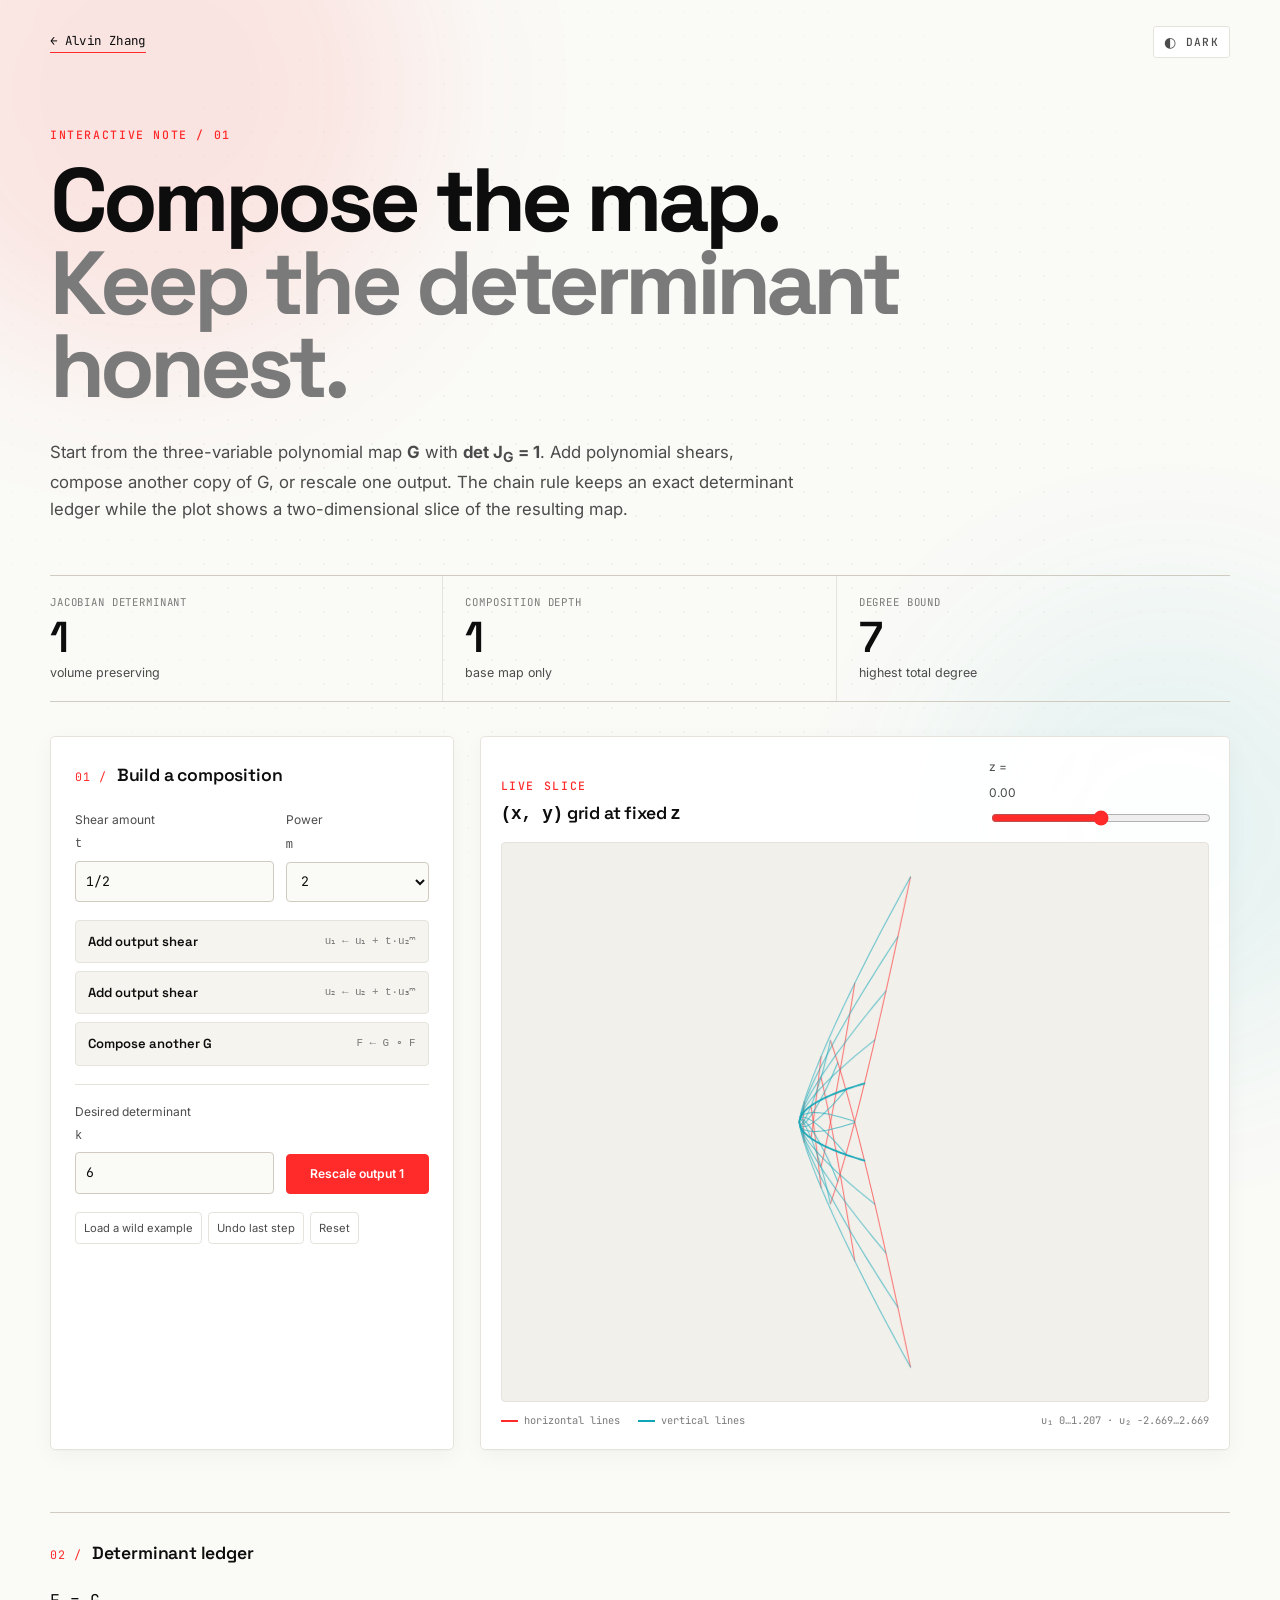
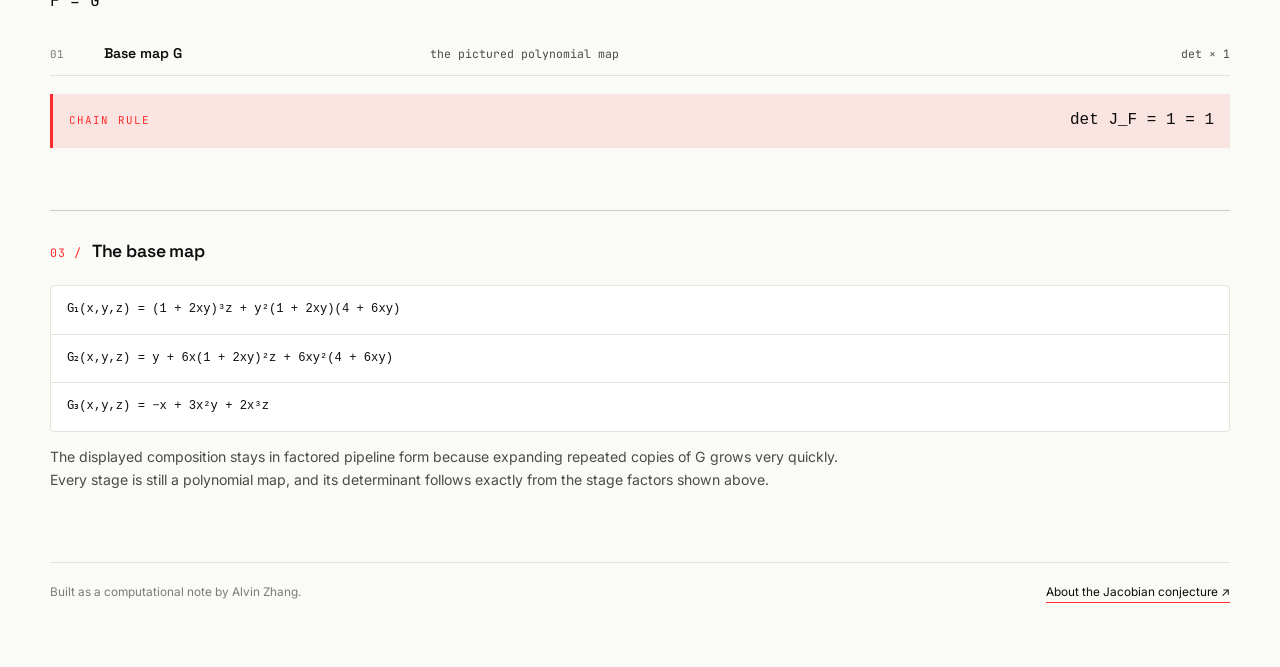
==== jacobian-playground/index.html @ 46f1f7a6 "Add Jacobian map playground" ====
<!DOCTYPE html>
<html lang="en" data-theme="auto">
<head>
    <meta charset="UTF-8">
    <meta name="viewport" content="width=device-width, initial-scale=1.0">
    <title>Jacobian Map Playground — Alvin Zhang</title>
    <meta name="description" content="An interactive polynomial-map playground for composing Jacobian-one maps, rescaling their determinant, and exploring a live 2D slice.">
    <meta name="author" content="Alvin (Bowei) Zhang">

    <meta property="og:type" content="website">
    <meta property="og:title" content="Jacobian Map Playground">
    <meta property="og:description" content="Compose polynomial maps, track their Jacobian determinant, and watch a 2D slice deform.">
    <meta property="og:url" content="https://alvinzh04.github.io/jacobian-playground/">
    <meta name="twitter:card" content="summary">

    <link rel="icon" type="image/svg+xml" href="data:image/svg+xml,%3Csvg xmlns='http://www.w3.org/2000/svg' viewBox='0 0 64 64'%3E%3Crect width='64' height='64' rx='10' fill='%23ff2b2b'/%3E%3Ctext x='50%25' y='54%25' text-anchor='middle' dominant-baseline='middle' font-family='sans-serif' font-weight='700' font-size='28' fill='%23ffffff'%3EJ%3C/text%3E%3C/svg%3E">

    <script>
        (function () {
            try {
                var stored = localStorage.getItem('theme');
                var prefersDark = window.matchMedia('(prefers-color-scheme: dark)').matches;
                document.documentElement.setAttribute('data-theme', stored || (prefersDark ? 'dark' : 'light'));
            } catch (e) {}
        })();
    </script>

    <link rel="stylesheet" href="../styles.css">
    <link rel="stylesheet" href="playground.css">
    <link rel="preconnect" href="https://fonts.googleapis.com">
    <link rel="preconnect" href="https://fonts.gstatic.com" crossorigin>
    <link href="https://fonts.googleapis.com/css2?family=Space+Grotesk:wght@400;500;600;700&family=Inter:wght@300;400;500;600&family=JetBrains+Mono:wght@400;500;600&display=swap" rel="stylesheet">
</head>
<body>
    <div class="bg-grid" aria-hidden="true"></div>
    <div class="bg-orb bg-orb-1" aria-hidden="true"></div>
    <div class="bg-orb bg-orb-2" aria-hidden="true"></div>

    <header class="lab-nav">
        <a class="lab-back" href="../">← Alvin Zhang</a>
        <button class="theme-toggle" type="button" id="themeToggle" aria-label="Toggle dark mode">
            <span class="theme-icon" aria-hidden="true">◐</span>
            <span id="themeLabel">Theme</span>
        </button>
    </header>

    <main class="lab-shell">
        <section class="lab-hero">
            <p class="lab-kicker">Interactive note / 01</p>
            <h1>Compose the map.<br><span>Keep the determinant honest.</span></h1>
            <p class="lab-intro">
                Start from the three-variable polynomial map <strong>G</strong> with
                <strong>det&nbsp;J<sub>G</sub> = 1</strong>. Add polynomial shears, compose another copy of G,
                or rescale one output. The chain rule keeps an exact determinant ledger while the plot shows
                a two-dimensional slice of the resulting map.
            </p>
        </section>

        <section class="lab-stats" aria-label="Current map summary">
            <div class="lab-stat">
                <span class="lab-stat-label">Jacobian determinant</span>
                <strong id="determinantValue">1</strong>
                <span id="orientationValue">volume preserving</span>
            </div>
            <div class="lab-stat">
                <span class="lab-stat-label">Composition depth</span>
                <strong id="depthValue">1</strong>
                <span id="stepValue">base map only</span>
            </div>
            <div class="lab-stat">
                <span class="lab-stat-label">Degree bound</span>
                <strong id="degreeValue">7</strong>
                <span>highest total degree</span>
            </div>
        </section>

        <section class="lab-workspace" aria-label="Polynomial map controls and visualization">
            <div class="lab-controls">
                <div class="lab-section-heading">
                    <span>01 /</span>
                    <h2>Build a composition</h2>
                </div>

                <div class="control-pair">
                    <label for="shearAmount">Shear amount <code>t</code>
                        <input id="shearAmount" type="text" inputmode="decimal" value="1/2" autocomplete="off">
                    </label>
                    <label for="shearPower">Power <code>m</code>
                        <select id="shearPower">
                            <option value="2" selected>2</option>
                            <option value="3">3</option>
                            <option value="4">4</option>
                        </select>
                    </label>
                </div>

                <div class="control-actions">
                    <button type="button" data-action="shear12">
                        <span>Add output shear</span>
                        <code>u₁ ← u₁ + t·u₂ᵐ</code>
                    </button>
                    <button type="button" data-action="shear23">
                        <span>Add output shear</span>
                        <code>u₂ ← u₂ + t·u₃ᵐ</code>
                    </button>
                    <button type="button" data-action="compose">
                        <span>Compose another G</span>
                        <code>F ← G ∘ F</code>
                    </button>
                </div>

                <div class="rescale-control">
                    <label for="targetDeterminant">Desired determinant <code>k</code>
                        <input id="targetDeterminant" type="text" inputmode="decimal" value="6" autocomplete="off">
                    </label>
                    <button type="button" class="primary-action" data-action="rescale">Rescale output 1</button>
                </div>

                <div class="utility-actions">
                    <button type="button" data-action="demo">Load a wild example</button>
                    <button type="button" data-action="undo">Undo last step</button>
                    <button type="button" data-action="reset">Reset</button>
                </div>

                <p class="control-message" id="controlMessage" role="status" aria-live="polite"></p>
            </div>

            <div class="lab-plot-panel">
                <div class="plot-header">
                    <div>
                        <span class="plot-eyebrow">Live slice</span>
                        <h2><code>(x, y)</code> grid at fixed <code>z</code></h2>
                    </div>
                    <label for="zSlice">z = <output id="zValue">0.00</output>
                        <input id="zSlice" type="range" min="-0.5" max="0.5" value="0" step="0.05">
                    </label>
                </div>
                <canvas id="mapCanvas" width="900" height="620" role="img" aria-label="Deformed coordinate grid under the current polynomial map"></canvas>
                <div class="plot-legend" aria-hidden="true">
                    <span><i class="horizontal-swatch"></i> horizontal lines</span>
                    <span><i class="vertical-swatch"></i> vertical lines</span>
                    <span id="plotScale">view auto-fitted</span>
                </div>
            </div>
        </section>

        <section class="lab-ledger">
            <div class="lab-section-heading">
                <span>02 /</span>
                <h2>Determinant ledger</h2>
            </div>
            <div class="pipeline-expression" id="pipelineExpression">F = G</div>
            <ol class="pipeline-list" id="pipelineList"></ol>
            <div class="determinant-proof">
                <span>Chain rule</span>
                <code id="determinantProof">det J_F = 1</code>
            </div>
        </section>

        <section class="lab-equations">
            <div class="lab-section-heading">
                <span>03 /</span>
                <h2>The base map</h2>
            </div>
            <div class="equation-stack" aria-label="The three components of the base polynomial map G">
                <code>G₁(x,y,z) = (1 + 2xy)³z + y²(1 + 2xy)(4 + 6xy)</code>
                <code>G₂(x,y,z) = y + 6x(1 + 2xy)²z + 6xy²(4 + 6xy)</code>
                <code>G₃(x,y,z) = −x + 3x²y + 2x³z</code>
            </div>
            <p>
                The displayed composition stays in factored pipeline form because expanding repeated copies of G
                grows very quickly. Every stage is still a polynomial map, and its determinant follows exactly from
                the stage factors shown above.
            </p>
        </section>

        <footer class="lab-footer">
            <span>Built as a computational note by Alvin Zhang.</span>
            <a href="https://en.wikipedia.org/wiki/Jacobian_conjecture" target="_blank" rel="noopener">About the Jacobian conjecture ↗</a>
        </footer>
    </main>

    <script src="playground.js"></script>
</body>
</html>
---- styles.css ----
/* ================================================================== */
/*  THEME TOKENS                                                       */
/* ================================================================== */

:root,
[data-theme="light"] {
    --bg:              #fafaf7;
    --bg-soft:         #f1f0eb;
    --surface:         #ffffff;
    --surface-2:       #f5f4ef;
    --text:            #0d0d0d;
    --text-soft:       #4b4b4b;
    --text-mute:       #7a7a7a;
    --border:          #e6e3dc;
    --border-strong:   #cfcbc0;
    --accent:          #ff2b2b;   /* JHU red, electrified */
    --accent-soft:     #ff4d4d;
    --accent-faint:    rgba(255, 43, 43, 0.10);
    --cyan:            #0ea5b7;
    --grid-line:       rgba(0, 0, 0, 0.04);
    --orb-1:           rgba(255, 43, 43, 0.10);
    --orb-2:           rgba(14, 165, 183, 0.08);
    --shadow-card:     0 1px 0 rgba(0,0,0,0.02), 0 6px 22px rgba(0,0,0,0.04);
    --shadow-glow:     0 0 0 1px rgba(255, 43, 43, 0.10), 0 12px 30px rgba(255, 43, 43, 0.10);
    color-scheme: light;
}

[data-theme="dark"] {
    --bg:              #0a0b0d;
    --bg-soft:         #0e0f12;
    --surface:         #111317;
    --surface-2:       #15181d;
    --text:            #f1efe9;
    --text-soft:       #c2c0b9;
    --text-mute:       #7e7c75;
    --border:          #23262d;
    --border-strong:   #2c3038;
    --accent:          #ff4d4d;
    --accent-soft:     #ff7070;
    --accent-faint:    rgba(255, 77, 77, 0.16);
    --cyan:            #4cc9f0;
    --grid-line:       rgba(255, 255, 255, 0.04);
    --orb-1:           rgba(255, 77, 77, 0.16);
    --orb-2:           rgba(76, 201, 240, 0.10);
    --shadow-card:     0 1px 0 rgba(0,0,0,0.4), 0 8px 28px rgba(0,0,0,0.35);
    --shadow-glow:     0 0 0 1px rgba(255, 77, 77, 0.25), 0 14px 36px rgba(255, 77, 77, 0.18);
    color-scheme: dark;
}

/* ================================================================== */
/*  BASE                                                               */
/* ================================================================== */

* { box-sizing: border-box; }

html, body {
    margin: 0;
    padding: 0;
    background: var(--bg);
    color: var(--text);
    font-family: "Inter", -apple-system, BlinkMacSystemFont, "Segoe UI", Helvetica, Arial, sans-serif;
    font-size: 16px;
    line-height: 1.62;
    -webkit-font-smoothing: antialiased;
    -moz-osx-font-smoothing: grayscale;
    scroll-behavior: smooth;
    transition: background 0.35s ease, color 0.35s ease;
}

body {
    min-height: 100vh;
    position: relative;
    overflow-x: hidden;
}

a {
    color: var(--text);
    text-decoration: none;
    border-bottom: 1px solid var(--accent);
    padding-bottom: 0;
    transition: color 0.15s ease, border-color 0.15s ease, background 0.15s ease;
}

a:hover {
    color: var(--accent);
    border-bottom-color: var(--accent);
    background: var(--accent-faint);
}

::selection {
    background: var(--accent);
    color: #fff;
}

/* ================================================================== */
/*  AMBIENT BACKGROUND — dot grid + orbs                              */
/* ================================================================== */

.bg-grid {
    position: fixed;
    inset: 0;
    pointer-events: none;
    z-index: 0;
    background-image:
        radial-gradient(var(--grid-line) 1px, transparent 1px);
    background-size: 24px 24px;
    mask-image: radial-gradient(ellipse at center, rgba(0,0,0,1) 35%, transparent 85%);
    -webkit-mask-image: radial-gradient(ellipse at center, rgba(0,0,0,1) 35%, transparent 85%);
}

.bg-orb {
    position: fixed;
    border-radius: 50%;
    filter: blur(80px);
    pointer-events: none;
    z-index: 0;
    opacity: 1;
    animation: orb-drift 22s ease-in-out infinite alternate;
}

.bg-orb-1 {
    width: 540px;
    height: 540px;
    background: var(--orb-1);
    top: -180px;
    left: -120px;
}

.bg-orb-2 {
    width: 460px;
    height: 460px;
    background: var(--orb-2);
    bottom: -160px;
    right: -120px;
    animation-delay: -8s;
}

@keyframes orb-drift {
    0%   { transform: translate(0, 0) scale(1); }
    100% { transform: translate(40px, 60px) scale(1.08); }
}

@media (prefers-reduced-motion: reduce) {
    .bg-orb { animation: none; }
}

/* ================================================================== */
/*  LAYOUT                                                             */
/* ================================================================== */

.layout {
    position: relative;
    z-index: 1;
    max-width: 1180px;
    margin: 0 auto;
    padding: 56px 36px 80px;
    display: grid;
    grid-template-columns: 290px 1fr;
    gap: 64px;
    align-items: start;
}

/* ================================================================== */
/*  SIDEBAR                                                            */
/* ================================================================== */

.sidebar {
    position: sticky;
    top: 40px;
    align-self: start;
    max-height: calc(100vh - 64px);   /* never taller than the viewport... */
    overflow-y: auto;                  /* ...scroll within the sidebar so the CV stays reachable */
    scrollbar-width: thin;
    scrollbar-color: var(--border) transparent;
}
.sidebar::-webkit-scrollbar { width: 6px; }
.sidebar::-webkit-scrollbar-thumb { background: var(--border); border-radius: 3px; }
.sidebar::-webkit-scrollbar-track { background: transparent; }

.sidebar-inner {
    display: flex;
    flex-direction: column;
    gap: 24px;
}

.photo-wrap {
    position: relative;
    width: 180px;
    height: 180px;
    margin-bottom: 4px;
}

.photo {
    position: relative;
    z-index: 2;
    width: 180px;
    height: 180px;
    border-radius: 50%;
    object-fit: cover;
    object-position: center 22%;
    border: 1px solid var(--border-strong);
    box-shadow: 0 8px 30px rgba(0,0,0,0.10);
    display: block;
}

.photo-glow {
    position: absolute;
    inset: -10px;
    border-radius: 50%;
    background: conic-gradient(
        from 0deg,
        var(--accent) 0%,
        transparent 25%,
        var(--cyan) 50%,
        transparent 75%,
        var(--accent) 100%
    );
    filter: blur(14px);
    opacity: 0.50;
    z-index: 1;
    animation: glow-spin 14s linear infinite;
}

@keyframes glow-spin {
    to { transform: rotate(360deg); }
}

@media (prefers-reduced-motion: reduce) {
    .photo-glow { animation: none; }
}

/* --- Name block --- */

.name-block { display: flex; flex-direction: column; gap: 6px; }

.name {
    font-family: "Space Grotesk", "Inter", sans-serif;
    font-size: 1.85rem;
    font-weight: 600;
    line-height: 1.12;
    margin: 0;
    letter-spacing: -0.015em;
}

.name-cn {
    color: var(--text-mute);
    font-weight: 400;
    font-size: 0.85em;
}

.name-rule {
    height: 2px;
    width: 64px;
    margin: 4px 0 2px;
    background: linear-gradient(90deg, var(--accent) 0%, var(--cyan) 80%, transparent 100%);
    border-radius: 2px;
}

.tagline {
    font-family: "JetBrains Mono", monospace;
    font-size: 0.74rem;
    font-weight: 500;
    text-transform: uppercase;
    letter-spacing: 0.14em;
    color: var(--accent);
    margin: 0;
}

.institution {
    margin: 0;
    color: var(--text-soft);
    font-size: 0.92rem;
    font-weight: 500;
}

/* --- Affiliation block --- */

.affil-block {
    display: flex;
    flex-direction: column;
    gap: 4px;
    padding: 14px 14px;
    border: 1px solid var(--border);
    background: var(--surface);
    border-radius: 4px;
    box-shadow: var(--shadow-card);
}

.affil-line {
    margin: 0;
    font-size: 0.85rem;
    color: var(--text-soft);
    display: flex;
    align-items: baseline;
    gap: 10px;
    line-height: 1.4;
}

.mono-mini {
    font-family: "JetBrains Mono", monospace;
    font-size: 0.62rem;
    font-weight: 500;
    text-transform: uppercase;
    letter-spacing: 0.14em;
    color: var(--text-mute);
    flex-shrink: 0;
    padding: 2px 6px;
    border: 1px solid var(--border);
    border-radius: 3px;
    background: var(--bg-soft);
}

/* --- Contact block --- */

.contact-block {
    display: flex;
    flex-direction: column;
    gap: 2px;
}

.contact-item {
    display: flex;
    align-items: baseline;
    gap: 12px;
    padding: 8px 10px;
    border: none;
    border-radius: 4px;
    background: transparent;
    transition: background 0.15s ease;
    margin-left: -10px;
}

.contact-item:hover {
    background: var(--accent-faint);
    color: var(--text);
    border: none;
}

.contact-key {
    font-family: "JetBrains Mono", monospace;
    font-size: 0.68rem;
    font-weight: 500;
    text-transform: uppercase;
    letter-spacing: 0.14em;
    color: var(--text-mute);
    width: 56px;
    flex-shrink: 0;
}

.contact-val {
    font-size: 0.9rem;
    color: var(--text);
    font-weight: 500;
}

.contact-item:hover .contact-val { color: var(--accent); }

/* --- CV button --- */

.cv-button {
    display: flex;
    flex-direction: column;
    gap: 2px;
    padding: 14px 18px;
    border: 1px solid var(--accent);
    border-radius: 4px;
    background: var(--accent);
    color: #fff;
    text-decoration: none;
    transition: transform 0.15s ease, box-shadow 0.2s ease, background 0.15s ease;
    box-shadow: 0 6px 20px rgba(255, 43, 43, 0.18);
}

.cv-button:hover {
    transform: translateY(-2px);
    color: #fff;
    border: 1px solid var(--accent);
    box-shadow: 0 10px 30px rgba(255, 43, 43, 0.28);
    background: var(--accent-soft);
}

.cv-button-label {
    font-family: "Space Grotesk", "Inter", sans-serif;
    font-weight: 600;
    font-size: 0.98rem;
    letter-spacing: 0.01em;
}

.cv-button-meta {
    font-family: "JetBrains Mono", monospace;
    font-size: 0.7rem;
    opacity: 0.78;
    letter-spacing: 0.1em;
    text-transform: uppercase;
}

/* --- Sidebar foot --- */

.sidebar-foot {
    display: flex;
    align-items: center;
    justify-content: space-between;
    gap: 8px;
    margin-top: 8px;
    padding-top: 16px;
    border-top: 1px solid var(--border);
}

.theme-toggle {
    display: inline-flex;
    align-items: center;
    gap: 8px;
    padding: 6px 10px;
    border: 1px solid var(--border);
    border-radius: 3px;
    background: var(--surface);
    color: var(--text-soft);
    font-family: "JetBrains Mono", monospace;
    font-size: 0.7rem;
    font-weight: 500;
    text-transform: uppercase;
    letter-spacing: 0.12em;
    cursor: pointer;
    transition: border-color 0.15s ease, color 0.15s ease, background 0.15s ease;
}

.theme-toggle:hover {
    color: var(--accent);
    border-color: var(--accent);
}

.theme-icon { font-size: 0.9rem; line-height: 1; }

.loc {
    margin: 0;
    font-family: "JetBrains Mono", monospace;
    font-size: 0.7rem;
    color: var(--text-mute);
    letter-spacing: 0.06em;
}

/* ================================================================== */
/*  MAIN                                                               */
/* ================================================================== */

.main {
    min-width: 0;
}

/* --- Section primitives --- */

.section {
    margin-bottom: 64px;
    scroll-margin-top: 24px;
}

.section-head {
    display: flex;
    align-items: baseline;
    gap: 12px;
    margin-bottom: 22px;
    padding-bottom: 12px;
    border-bottom: 1px solid var(--border);
}

.section-num {
    font-family: "JetBrains Mono", monospace;
    font-size: 0.86rem;
    font-weight: 500;
    color: var(--accent);
    letter-spacing: 0.08em;
}

.section-title {
    font-family: "Space Grotesk", "Inter", sans-serif;
    font-weight: 600;
    font-size: 1.35rem;
    letter-spacing: -0.01em;
    margin: 0;
    color: var(--text);
}

.prose p { margin: 0 0 14px 0; }
.prose p:last-child { margin-bottom: 0; }

.prose-mini {
    font-family: "JetBrains Mono", monospace;
    font-size: 0.74rem;
    color: var(--text-mute);
    text-transform: uppercase;
    letter-spacing: 0.1em;
    margin: -8px 0 18px 0;
}

.prose-mini .mono-mini {
    border: none;
    padding: 0;
    background: transparent;
}

/* ================================================================== */
/*  NEWS                                                               */
/* ================================================================== */

.news-list {
    list-style: none;
    padding: 0;
    margin: 0;
    display: flex;
    flex-direction: column;
}

.news-item {
    display: grid;
    grid-template-columns: 92px 1fr;
    gap: 18px;
    padding: 12px 0;
    border-bottom: 1px dashed var(--border);
    align-items: baseline;
}

.news-item:last-child { border-bottom: none; }

.news-date {
    font-family: "JetBrains Mono", monospace;
    font-size: 0.78rem;
    font-weight: 500;
    color: var(--accent);
    letter-spacing: 0.04em;
}

.news-text {
    font-size: 0.96rem;
    color: var(--text);
    line-height: 1.55;
}

/* ================================================================== */
/*  ABOUT — name note                                                 */
/* ================================================================== */

.name-note {
    margin-top: 18px;
    padding: 14px 18px;
    border-left: 2px solid var(--accent);
    background: var(--accent-faint);
    border-radius: 0 4px 4px 0;
    font-family: "Space Grotesk", "Inter", sans-serif;
    font-size: 0.96rem;
    color: var(--text-soft);
    line-height: 1.55;
}

.name-note em { color: var(--text); font-style: italic; }

/* ================================================================== */
/*  RESEARCH INTERESTS                                                 */
/* ================================================================== */

.interest-grid {
    list-style: none;
    padding: 0;
    margin: 20px 0 0 0;
    display: grid;
    grid-template-columns: repeat(2, 1fr);
    gap: 12px;
}

.interest-card {
    position: relative;
    padding: 16px 16px 16px 18px;
    border: 1px solid var(--border);
    background: var(--surface);
    border-radius: 4px;
    transition: border-color 0.18s ease, transform 0.18s ease, box-shadow 0.18s ease;
}

.interest-card:hover {
    border-color: var(--accent);
    transform: translateY(-2px);
    box-shadow: var(--shadow-glow);
}

.interest-num {
    display: block;
    font-family: "JetBrains Mono", monospace;
    font-size: 0.68rem;
    color: var(--text-mute);
    letter-spacing: 0.12em;
    margin-bottom: 6px;
}

.interest-card p {
    margin: 0;
    font-size: 0.92rem;
    line-height: 1.5;
    color: var(--text);
}

/* ================================================================== */
/*  PUBLICATIONS                                                       */
/* ================================================================== */

.pub-card {
    display: grid;
    grid-template-columns: 124px 1fr;
    gap: 22px;
    padding: 18px;
    margin-bottom: 14px;
    border: 1px solid var(--border);
    background: var(--surface);
    border-radius: 4px;
    transition: border-color 0.2s ease, transform 0.2s ease, box-shadow 0.2s ease;
}

.pub-card:hover {
    border-color: var(--accent);
    transform: translateY(-2px);
    box-shadow: var(--shadow-glow);
}

.pub-thumb {
    width: 124px;
    height: 96px;
    border-radius: 3px;
    overflow: hidden;
    background: var(--surface-2);
    border: 1px solid var(--border);
    display: flex;
    align-items: center;
    justify-content: center;
}

.pub-thumb svg {
    width: 100%;
    height: 100%;
    display: block;
}

.pub-body { min-width: 0; }

.pub-venue-tag {
    display: inline-block;
    font-family: "JetBrains Mono", monospace;
    font-size: 0.7rem;
    font-weight: 500;
    text-transform: uppercase;
    letter-spacing: 0.1em;
    color: var(--accent);
    margin-bottom: 6px;
    padding: 3px 7px;
    border: 1px solid var(--accent);
    border-radius: 3px;
    background: var(--accent-faint);
}

.venue-sep { color: var(--text-mute); margin: 0 4px; }

.pub-title {
    font-family: "Space Grotesk", "Inter", sans-serif;
    font-size: 1.02rem;
    font-weight: 600;
    line-height: 1.35;
    margin: 0 0 6px 0;
    color: var(--text);
    letter-spacing: -0.005em;
}

.pub-authors {
    margin: 0 0 8px 0;
    color: var(--text-soft);
    font-size: 0.9rem;
    line-height: 1.5;
}

.pub-links { margin: 0; font-size: 0.86rem; }
.link-sep { color: var(--text-mute); margin: 0 6px; }

.muted {
    color: var(--text-mute);
    font-style: italic;
    font-size: 0.85rem;
}

/* ================================================================== */
/*  ENTRIES — education / experience / teaching                       */
/* ================================================================== */

.entry {
    display: grid;
    grid-template-columns: 150px 1fr;
    gap: 22px;
    padding: 14px 0;
    border-bottom: 1px solid var(--border);
}

.entry:last-child { border-bottom: none; }

.entry-date {
    font-family: "JetBrains Mono", monospace;
    font-size: 0.78rem;
    color: var(--text-mute);
    letter-spacing: 0.04em;
    padding-top: 3px;
}

.entry-body { min-width: 0; }

.entry-title {
    margin: 0 0 4px 0;
    font-family: "Space Grotesk", "Inter", sans-serif;
    font-weight: 600;
    font-size: 0.98rem;
    color: var(--text);
}

.entry-sub {
    margin: 0 0 6px 0;
    color: var(--text-soft);
    font-size: 0.9rem;
    line-height: 1.5;
}

.entry-detail {
    margin: 6px 0 0 0;
    font-size: 0.92rem;
    color: var(--text);
    line-height: 1.55;
}

/* ================================================================== */
/*  SKILLS                                                             */
/* ================================================================== */

.skill-grid {
    margin: 0;
    padding: 0;
    display: flex;
    flex-direction: column;
}

.skill-row {
    display: grid;
    grid-template-columns: 130px 1fr;
    gap: 22px;
    padding: 10px 0;
    border-bottom: 1px dashed var(--border);
}

.skill-row:last-child { border-bottom: none; }

.skill-row dt {
    font-family: "JetBrains Mono", monospace;
    font-size: 0.74rem;
    font-weight: 500;
    text-transform: uppercase;
    letter-spacing: 0.1em;
    color: var(--accent);
}

.skill-row dd {
    margin: 0;
    font-size: 0.94rem;
    color: var(--text);
}

/* ================================================================== */
/*  FOOTER                                                             */
/* ================================================================== */

.footer {
    margin-top: 64px;
    padding-top: 22px;
    border-top: 1px solid var(--border);
    color: var(--text-mute);
    font-size: 0.86rem;
}

.footer-line { margin: 0 0 6px 0; }
.footer-meta {
    margin: 0;
    font-family: "JetBrains Mono", monospace;
    font-size: 0.72rem;
    letter-spacing: 0.06em;
    color: var(--text-mute);
}
.footer-sep { color: var(--text-mute); }

/* ================================================================== */
/*  RESPONSIVE                                                         */
/* ================================================================== */

@media (max-width: 960px) {
    .layout {
        grid-template-columns: 1fr;
        gap: 48px;
        padding: 36px 24px 64px;
    }

    .sidebar {
        position: relative;
        top: 0;
    }

    .sidebar-inner {
        display: grid;
        grid-template-columns: 160px 1fr;
        gap: 20px 28px;
        align-items: start;
    }

    .photo-wrap { width: 160px; height: 160px; grid-row: span 4; }
    .photo { width: 160px; height: 160px; }

    .name-block { grid-column: 2; }
    .affil-block { grid-column: 2; }
    .contact-block { grid-column: 2; }
    .cv-button { grid-column: 2; }
    .sidebar-foot {
        grid-column: 1 / -1;
        padding-top: 12px;
    }
}

@media (max-width: 640px) {
    .layout { padding: 28px 20px 56px; }

    .sidebar-inner {
        grid-template-columns: 1fr;
        text-align: left;
    }

    .photo-wrap {
        width: 140px;
        height: 140px;
        grid-row: auto;
    }
    .photo { width: 140px; height: 140px; }

    .name-block, .affil-block, .contact-block, .cv-button {
        grid-column: 1;
    }

    .name { font-size: 1.65rem; }

    .interest-grid {
        grid-template-columns: 1fr;
    }

    .pub-card {
        grid-template-columns: 1fr;
        gap: 14px;
    }

    .pub-thumb {
        width: 100%;
        height: 110px;
    }

    .entry {
        grid-template-columns: 1fr;
        gap: 6px;
    }

    .entry-date { padding-top: 0; }

    .news-item {
        grid-template-columns: 80px 1fr;
        gap: 12px;
    }

    .skill-row {
        grid-template-columns: 1fr;
        gap: 4px;
    }

    .footer-line { line-height: 1.7; }
}

/* --- Section directory (site guide) + availability note --- */
.site-nav {
    display: flex; flex-direction: column; gap: 1px;
    padding: 12px 14px; border: 1px solid var(--border);
    background: var(--surface); border-radius: 4px; box-shadow: var(--shadow-card);
}
.site-nav-title {
    font-family: "JetBrains Mono", monospace; font-size: 0.62rem; font-weight: 500;
    text-transform: uppercase; letter-spacing: 0.14em; color: var(--text-mute); margin: 0 0 6px;
}
.site-nav a {
    display: flex; align-items: baseline; gap: 10px;
    font-size: 0.82rem; color: var(--text-soft); text-decoration: none;
    padding: 3px 4px; border-radius: 3px; transition: color 0.15s ease, background 0.15s ease;
}
.site-nav a:hover { color: var(--accent); background: var(--accent-faint); }
.site-nav a .n {
    font-family: "JetBrains Mono", monospace; font-size: 0.68rem;
    color: var(--text-mute); flex-shrink: 0; width: 1.5em;
}
.availability {
    margin: 20px 0 6px; padding: 12px 16px;
    border: 1px solid var(--border); border-left: 3px solid var(--accent);
    background: var(--accent-faint); border-radius: 4px;
    font-size: 0.9rem; color: var(--text-soft); line-height: 1.55;
}
.availability strong { color: var(--text); }
---- jacobian-playground/playground.css ----
* { box-sizing: border-box; }

body { min-height: 100vh; }

button, input, select { font: inherit; }

.lab-nav {
    position: relative;
    z-index: 2;
    width: min(1180px, calc(100% - 40px));
    margin: 0 auto;
    padding: 26px 0 12px;
    display: flex;
    align-items: center;
    justify-content: space-between;
    gap: 20px;
}

.lab-back {
    font-family: "JetBrains Mono", monospace;
    font-size: 0.78rem;
    letter-spacing: 0.03em;
}

.lab-shell {
    position: relative;
    z-index: 1;
    width: min(1180px, calc(100% - 40px));
    margin: 0 auto;
    padding: 56px 0 64px;
}

.lab-hero { max-width: 850px; }

.lab-kicker,
.plot-eyebrow {
    margin: 0 0 14px;
    color: var(--accent);
    font-family: "JetBrains Mono", monospace;
    font-size: 0.72rem;
    font-weight: 500;
    letter-spacing: 0.14em;
    text-transform: uppercase;
}

.lab-hero h1 {
    margin: 0;
    font-family: "Space Grotesk", sans-serif;
    font-size: clamp(2.7rem, 7vw, 5.9rem);
    line-height: 0.93;
    letter-spacing: -0.055em;
}

.lab-hero h1 span { color: var(--text-mute); }

.lab-intro {
    max-width: 760px;
    margin: 30px 0 0;
    color: var(--text-soft);
    font-size: 1.05rem;
}

.lab-stats {
    display: grid;
    grid-template-columns: repeat(3, 1fr);
    margin: 52px 0 34px;
    border-top: 1px solid var(--border-strong);
    border-bottom: 1px solid var(--border-strong);
}

.lab-stat {
    min-width: 0;
    padding: 18px 22px;
    display: grid;
    gap: 2px;
    border-right: 1px solid var(--border);
}

.lab-stat:first-child { padding-left: 0; }
.lab-stat:last-child { border-right: 0; }

.lab-stat-label {
    color: var(--text-mute);
    font-family: "JetBrains Mono", monospace;
    font-size: 0.67rem;
    letter-spacing: 0.08em;
    text-transform: uppercase;
}

.lab-stat strong {
    overflow: hidden;
    color: var(--text);
    font-family: "Space Grotesk", sans-serif;
    font-size: clamp(1.8rem, 4vw, 2.7rem);
    font-weight: 600;
    line-height: 1.1;
    text-overflow: ellipsis;
}

.lab-stat > span:last-child {
    color: var(--text-soft);
    font-size: 0.78rem;
}

.lab-workspace {
    display: grid;
    grid-template-columns: minmax(300px, 0.78fr) minmax(420px, 1.45fr);
    gap: 26px;
    align-items: stretch;
}

.lab-controls,
.lab-plot-panel {
    border: 1px solid var(--border);
    border-radius: 5px;
    background: color-mix(in srgb, var(--surface) 92%, transparent);
    box-shadow: var(--shadow-card);
}

.lab-controls { padding: 24px; }

.lab-section-heading {
    display: flex;
    align-items: baseline;
    gap: 10px;
    margin-bottom: 20px;
}

.lab-section-heading span {
    color: var(--accent);
    font-family: "JetBrains Mono", monospace;
    font-size: 0.73rem;
    letter-spacing: 0.08em;
}

.lab-section-heading h2,
.plot-header h2 {
    margin: 0;
    font-family: "Space Grotesk", sans-serif;
    font-size: 1.1rem;
    font-weight: 600;
    letter-spacing: -0.01em;
}

.control-pair,
.rescale-control {
    display: grid;
    grid-template-columns: 1fr 0.72fr;
    gap: 12px;
}

.lab-controls label,
.plot-header label {
    display: grid;
    gap: 6px;
    color: var(--text-soft);
    font-size: 0.75rem;
}

.lab-controls input,
.lab-controls select {
    width: 100%;
    min-width: 0;
    padding: 9px 10px;
    border: 1px solid var(--border-strong);
    border-radius: 4px;
    outline: none;
    background: var(--bg);
    color: var(--text);
    font-family: "JetBrains Mono", monospace;
    font-size: 0.82rem;
}

.lab-controls input:focus,
.lab-controls select:focus,
.lab-controls button:focus-visible,
.utility-actions button:focus-visible {
    border-color: var(--accent);
    box-shadow: 0 0 0 3px var(--accent-faint);
}

.control-actions {
    display: grid;
    gap: 8px;
    margin: 18px 0;
}

.control-actions button,
.primary-action,
.utility-actions button {
    border: 1px solid var(--border);
    border-radius: 4px;
    background: var(--surface-2);
    color: var(--text);
    cursor: pointer;
    transition: border-color 0.15s ease, background 0.15s ease, transform 0.15s ease;
}

.control-actions button {
    padding: 10px 12px;
    display: flex;
    align-items: center;
    justify-content: space-between;
    gap: 12px;
    text-align: left;
}

.control-actions button:hover,
.utility-actions button:hover {
    border-color: var(--accent);
    background: var(--accent-faint);
}

.control-actions button:active,
.primary-action:active,
.utility-actions button:active { transform: translateY(1px); }

.control-actions button span {
    font-family: "Space Grotesk", sans-serif;
    font-size: 0.82rem;
    font-weight: 600;
}

.control-actions button code {
    color: var(--text-mute);
    font-size: 0.68rem;
}

.rescale-control {
    align-items: end;
    padding-top: 17px;
    border-top: 1px solid var(--border);
}

.primary-action {
    padding: 9px 12px;
    border-color: var(--accent);
    background: var(--accent);
    color: #fff;
    font-size: 0.76rem;
    font-weight: 600;
}

.primary-action:hover { background: var(--accent-soft); }

.utility-actions {
    margin-top: 18px;
    display: flex;
    flex-wrap: wrap;
    gap: 6px;
}

.utility-actions button {
    padding: 6px 8px;
    background: transparent;
    color: var(--text-soft);
    font-size: 0.7rem;
}

.control-message {
    min-height: 1.5em;
    margin: 14px 0 0;
    color: var(--text-mute);
    font-size: 0.72rem;
}

.control-message.is-error { color: var(--accent); }

.lab-plot-panel {
    min-width: 0;
    padding: 20px;
    display: grid;
    grid-template-rows: auto 1fr auto;
}

.plot-header {
    display: flex;
    align-items: end;
    justify-content: space-between;
    gap: 20px;
    margin-bottom: 14px;
}

.plot-eyebrow { display: block; margin-bottom: 3px; }

.plot-header label { width: min(220px, 42%); }

.plot-header input[type="range"] {
    width: 100%;
    accent-color: var(--accent);
}

#mapCanvas {
    display: block;
    width: 100%;
    height: clamp(360px, 49vw, 560px);
    border: 1px solid var(--border);
    border-radius: 4px;
    background: var(--bg-soft);
}

.plot-legend {
    display: flex;
    flex-wrap: wrap;
    gap: 10px 18px;
    margin-top: 10px;
    color: var(--text-mute);
    font-family: "JetBrains Mono", monospace;
    font-size: 0.65rem;
}

.plot-legend span { display: inline-flex; align-items: center; gap: 6px; }
.plot-legend span:last-child { margin-left: auto; }

.plot-legend i {
    width: 17px;
    height: 2px;
    display: inline-block;
}

.horizontal-swatch { background: var(--accent); }
.vertical-swatch { background: var(--cyan); }

.lab-ledger,
.lab-equations {
    margin-top: 62px;
    padding-top: 26px;
    border-top: 1px solid var(--border-strong);
}

.pipeline-expression {
    margin-bottom: 18px;
    color: var(--text);
    font-family: "JetBrains Mono", monospace;
    font-size: clamp(0.82rem, 2vw, 1.02rem);
    overflow-wrap: anywhere;
}

.pipeline-list {
    margin: 0;
    padding: 0;
    list-style: none;
    counter-reset: pipeline;
}

.pipeline-list li {
    counter-increment: pipeline;
    display: grid;
    grid-template-columns: 42px minmax(160px, 0.45fr) 1fr 90px;
    gap: 12px;
    align-items: baseline;
    padding: 10px 0;
    border-bottom: 1px solid var(--border);
}

.pipeline-list li::before {
    content: counter(pipeline, decimal-leading-zero);
    color: var(--text-mute);
    font-family: "JetBrains Mono", monospace;
    font-size: 0.68rem;
}

.pipeline-name {
    color: var(--text);
    font-family: "Space Grotesk", sans-serif;
    font-size: 0.88rem;
    font-weight: 600;
}

.pipeline-detail,
.pipeline-factor {
    color: var(--text-soft);
    font-family: "JetBrains Mono", monospace;
    font-size: 0.72rem;
}

.pipeline-factor { text-align: right; }

.determinant-proof {
    margin-top: 18px;
    padding: 14px 16px;
    display: flex;
    align-items: center;
    justify-content: space-between;
    gap: 18px;
    border-left: 3px solid var(--accent);
    background: var(--accent-faint);
}

.determinant-proof span {
    color: var(--accent);
    font-family: "JetBrains Mono", monospace;
    font-size: 0.68rem;
    text-transform: uppercase;
    letter-spacing: 0.1em;
}

.determinant-proof code {
    color: var(--text);
    text-align: right;
    overflow-wrap: anywhere;
}

.equation-stack {
    display: grid;
    gap: 0;
    border: 1px solid var(--border);
    border-radius: 4px;
    background: var(--surface);
}

.equation-stack code {
    padding: 14px 16px;
    border-bottom: 1px solid var(--border);
    color: var(--text);
    font-size: 0.76rem;
    overflow-wrap: anywhere;
}

.equation-stack code:last-child { border-bottom: 0; }

.lab-equations > p {
    max-width: 790px;
    color: var(--text-soft);
    font-size: 0.88rem;
}

.lab-footer {
    margin-top: 70px;
    padding-top: 20px;
    display: flex;
    justify-content: space-between;
    gap: 20px;
    border-top: 1px solid var(--border);
    color: var(--text-mute);
    font-size: 0.74rem;
}

@media (max-width: 900px) {
    .lab-workspace { grid-template-columns: 1fr; }
    .lab-plot-panel { min-height: 560px; }
}

@media (max-width: 640px) {
    .lab-nav,
    .lab-shell { width: min(100% - 28px, 1180px); }

    .lab-shell { padding-top: 38px; }
    .lab-hero h1 { font-size: clamp(2.65rem, 14vw, 4.5rem); }

    .lab-stats { grid-template-columns: 1fr; }
    .lab-stat,
    .lab-stat:first-child {
        padding: 14px 0;
        border-right: 0;
        border-bottom: 1px solid var(--border);
    }
    .lab-stat:last-child { border-bottom: 0; }

    .lab-controls,
    .lab-plot-panel { padding: 16px; }
    .control-pair,
    .rescale-control { grid-template-columns: 1fr; }

    .control-actions button {
        align-items: flex-start;
        flex-direction: column;
        gap: 2px;
    }

    .plot-header { align-items: flex-start; flex-direction: column; }
    .plot-header label { width: 100%; }
    #mapCanvas { height: 390px; }
    .lab-plot-panel { min-height: 0; }

    .pipeline-list li {
        grid-template-columns: 32px 1fr 72px;
    }
    .pipeline-detail { grid-column: 2 / -1; }
    .pipeline-factor { grid-column: 3; grid-row: 1; }

    .determinant-proof,
    .lab-footer { align-items: flex-start; flex-direction: column; }
    .determinant-proof code { text-align: left; }
}

@media (prefers-reduced-motion: reduce) {
    *, *::before, *::after { scroll-behavior: auto !important; transition: none !important; }
}
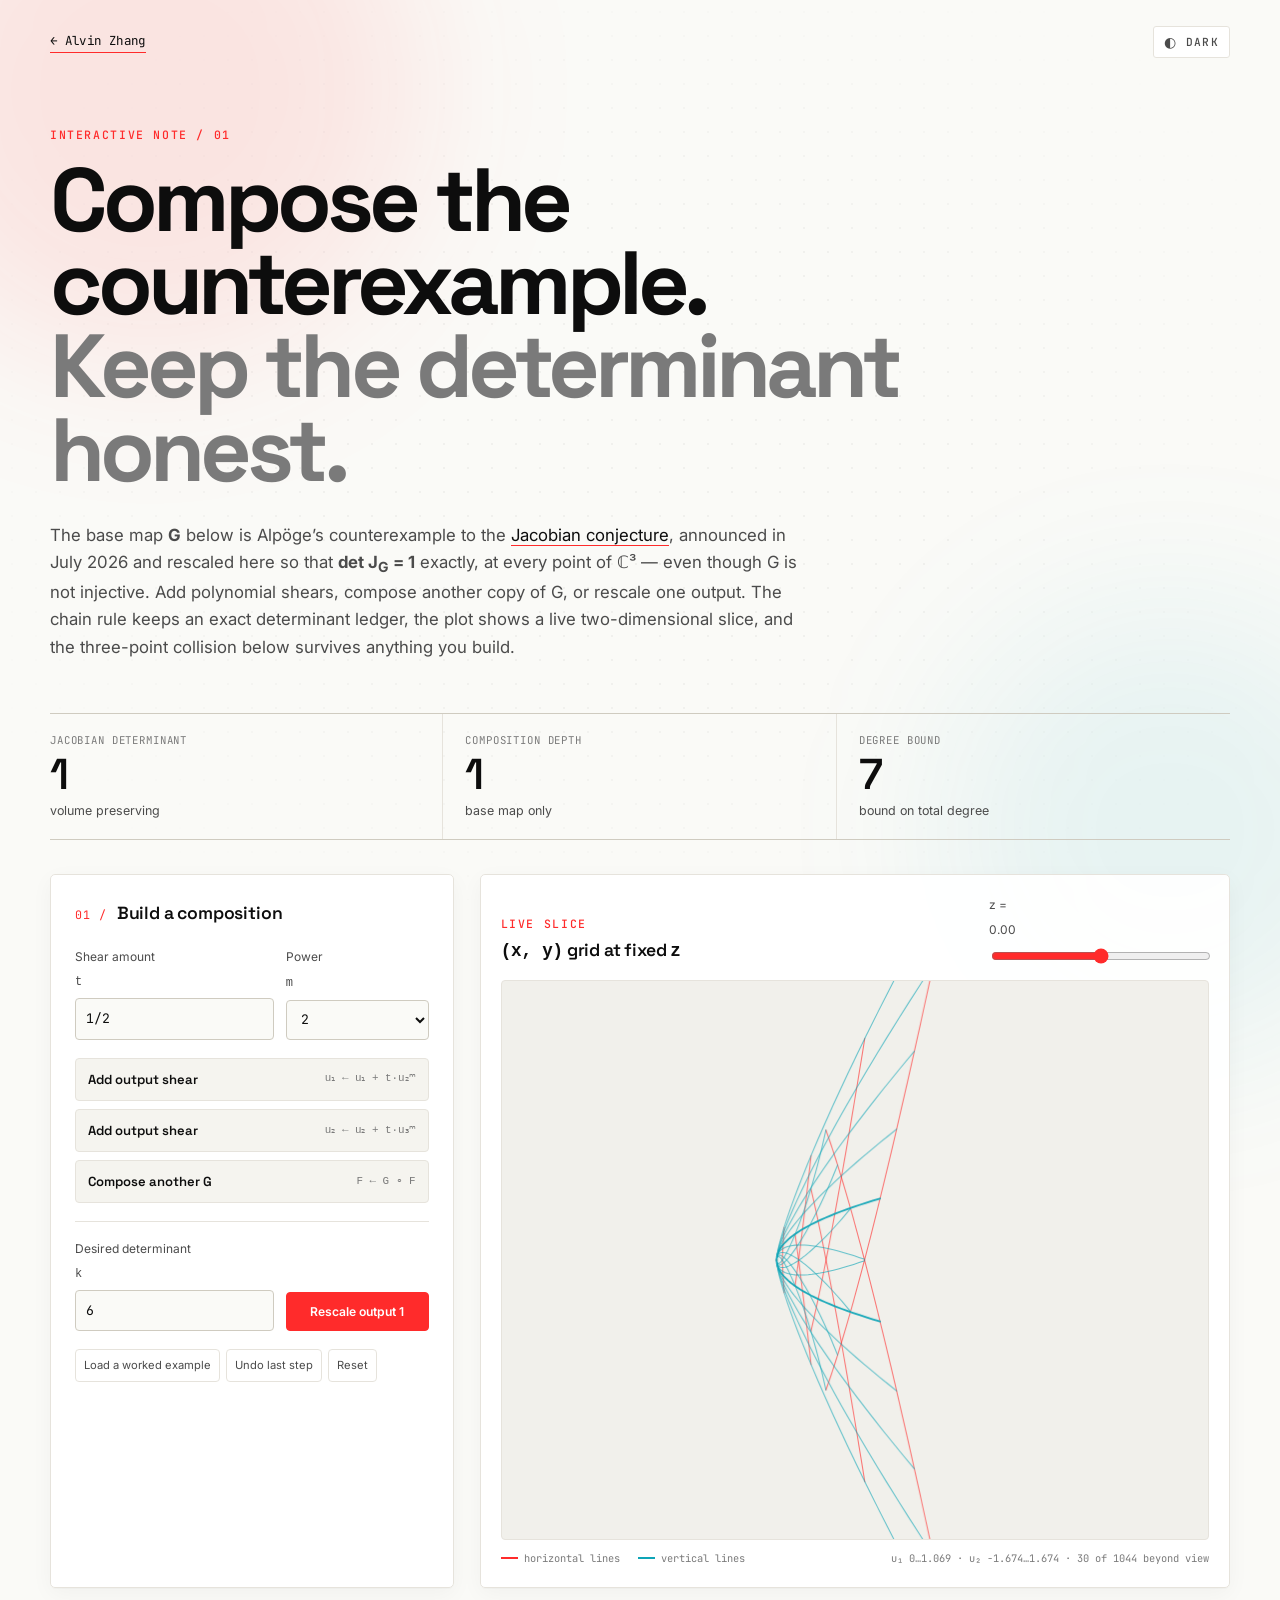
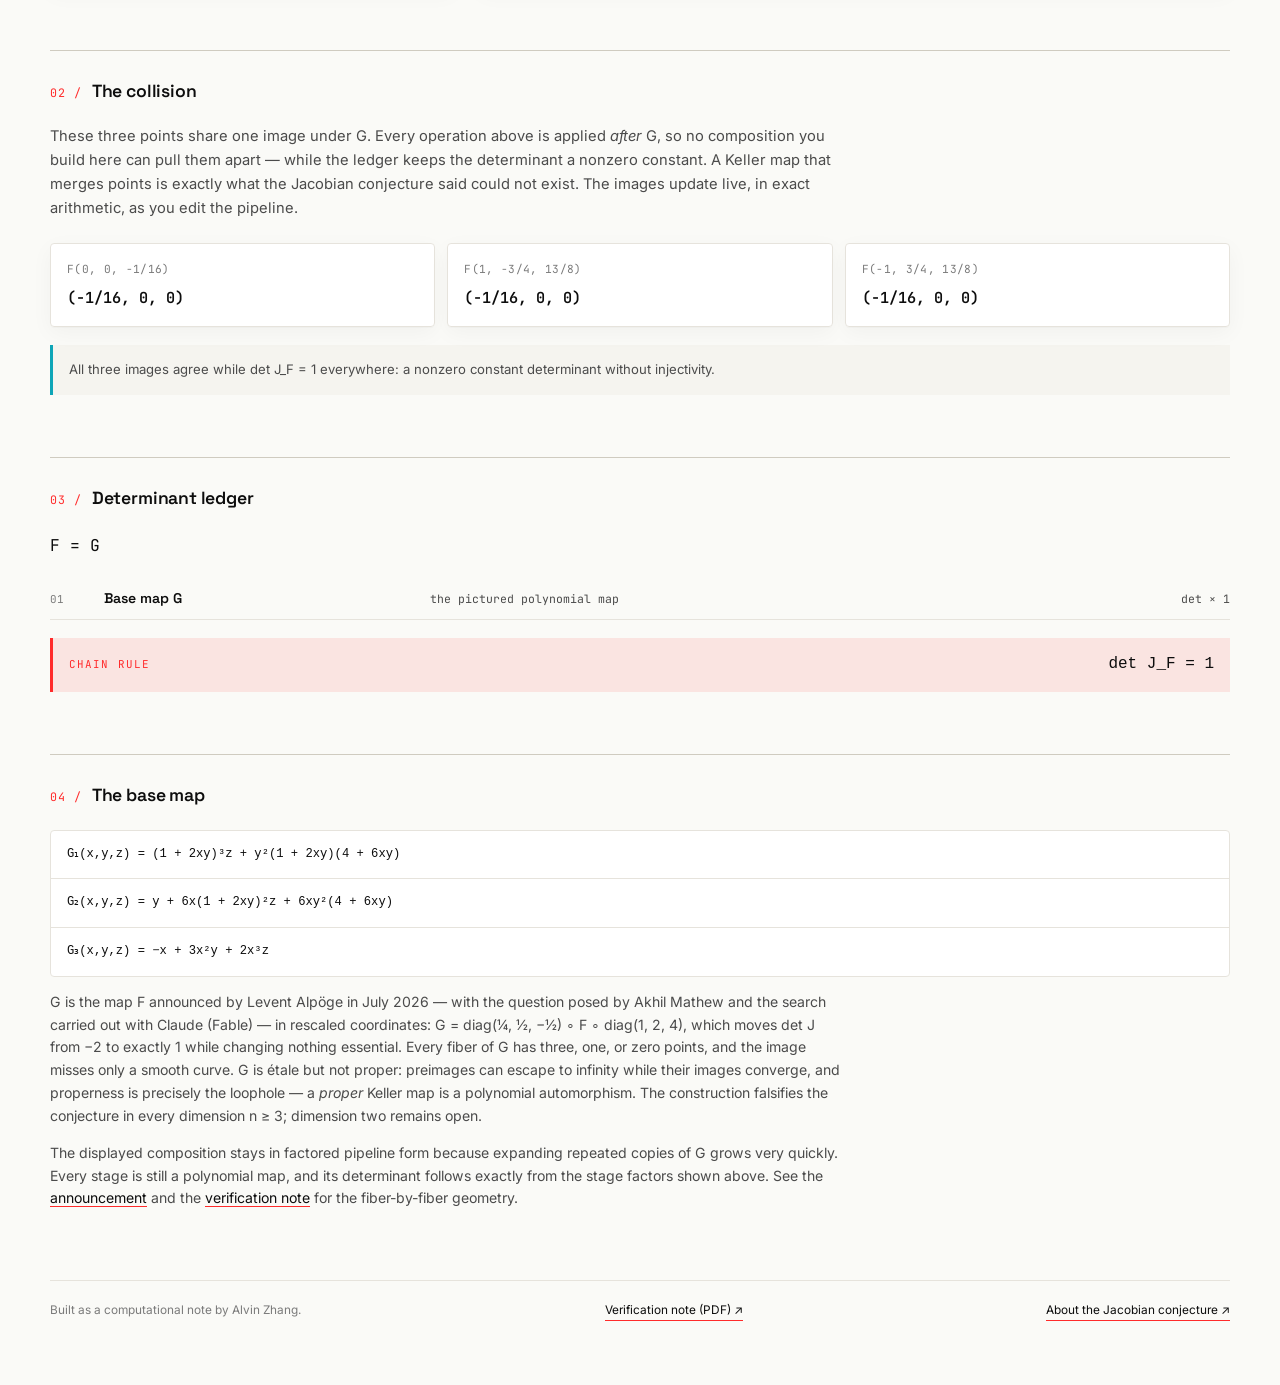
==== commit 0662e0e8: "Playground: exhibit Alpöge's counterexample faithfully; fix plot collapse The base map is Alpöge's J" ====
--- a/jacobian-playground/index.html
+++ b/jacobian-playground/index.html
@@ -3,14 +3,15 @@
 <head>
     <meta charset="UTF-8">
     <meta name="viewport" content="width=device-width, initial-scale=1.0">
-    <title>Jacobian Map Playground — Alvin Zhang</title>
-    <meta name="description" content="An interactive polynomial-map playground for composing Jacobian-one maps, rescaling their determinant, and exploring a live 2D slice.">
+    <title>Jacobian Counterexample Playground — Alvin Zhang</title>
+    <meta name="description" content="An interactive exhibit of Alpöge's July 2026 counterexample to the Jacobian conjecture: compose it with shears and rescalings, keep an exact determinant ledger, and watch three points no composition can separate.">
     <meta name="author" content="Alvin (Bowei) Zhang">
 
     <meta property="og:type" content="website">
-    <meta property="og:title" content="Jacobian Map Playground">
-    <meta property="og:description" content="Compose polynomial maps, track their Jacobian determinant, and watch a 2D slice deform.">
+    <meta property="og:title" content="Jacobian Counterexample Playground">
+    <meta property="og:description" content="The Jacobian conjecture fell in July 2026. Compose the counterexample live: constant determinant, no inverse.">
     <meta property="og:url" content="https://alvinzh04.github.io/jacobian-playground/">
+    <link rel="canonical" href="https://alvinzh04.github.io/jacobian-playground/">
     <meta name="twitter:card" content="summary">
 
     <link rel="icon" type="image/svg+xml" href="data:image/svg+xml,%3Csvg xmlns='http://www.w3.org/2000/svg' viewBox='0 0 64 64'%3E%3Crect width='64' height='64' rx='10' fill='%23ff2b2b'/%3E%3Ctext x='50%25' y='54%25' text-anchor='middle' dominant-baseline='middle' font-family='sans-serif' font-weight='700' font-size='28' fill='%23ffffff'%3EJ%3C/text%3E%3C/svg%3E">
@@ -47,12 +48,15 @@
     <main class="lab-shell">
         <section class="lab-hero">
             <p class="lab-kicker">Interactive note / 01</p>
-            <h1>Compose the map.<br><span>Keep the determinant honest.</span></h1>
+            <h1>Compose the counterexample.<br><span>Keep the determinant honest.</span></h1>
             <p class="lab-intro">
-                Start from the three-variable polynomial map <strong>G</strong> with
-                <strong>det&nbsp;J<sub>G</sub> = 1</strong>. Add polynomial shears, compose another copy of G,
-                or rescale one output. The chain rule keeps an exact determinant ledger while the plot shows
-                a two-dimensional slice of the resulting map.
+                The base map <strong>G</strong> below is Alpöge&rsquo;s counterexample to the
+                <a href="https://en.wikipedia.org/wiki/Jacobian_conjecture" target="_blank" rel="noopener">Jacobian conjecture</a>,
+                announced in July 2026 and rescaled here so that <strong>det&nbsp;J<sub>G</sub>&nbsp;=&nbsp;1</strong>
+                exactly, at every point of ℂ³ — even though G is not injective. Add polynomial shears, compose
+                another copy of G, or rescale one output. The chain rule keeps an exact determinant ledger, the
+                plot shows a live two-dimensional slice, and the three-point collision below survives anything
+                you build.
             </p>
         </section>
 
@@ -70,7 +74,7 @@
             <div class="lab-stat">
                 <span class="lab-stat-label">Degree bound</span>
                 <strong id="degreeValue">7</strong>
-                <span>highest total degree</span>
+                <span>bound on total degree</span>
             </div>
         </section>
 
@@ -117,7 +121,7 @@
                 </div>
 
                 <div class="utility-actions">
-                    <button type="button" data-action="demo">Load a wild example</button>
+                    <button type="button" data-action="demo">Load a worked example</button>
                     <button type="button" data-action="undo">Undo last step</button>
                     <button type="button" data-action="reset">Reset</button>
                 </div>
@@ -136,21 +140,49 @@
                     </label>
                 </div>
                 <canvas id="mapCanvas" width="900" height="620" role="img" aria-label="Deformed coordinate grid under the current polynomial map"></canvas>
-                <div class="plot-legend" aria-hidden="true">
-                    <span><i class="horizontal-swatch"></i> horizontal lines</span>
-                    <span><i class="vertical-swatch"></i> vertical lines</span>
+                <div class="plot-legend">
+                    <span><i class="horizontal-swatch" aria-hidden="true"></i> horizontal lines</span>
+                    <span><i class="vertical-swatch" aria-hidden="true"></i> vertical lines</span>
                     <span id="plotScale">view auto-fitted</span>
                 </div>
             </div>
+        </section>
+
+        <section class="lab-collision">
+            <div class="lab-section-heading">
+                <span>02 /</span>
+                <h2>The collision</h2>
+            </div>
+            <p class="collision-lede">
+                These three points share one image under G. Every operation above is applied <em>after</em> G,
+                so no composition you build here can pull them apart — while the ledger keeps the determinant
+                a nonzero constant. A Keller map that merges points is exactly what the Jacobian conjecture
+                said could not exist. The images update live, in exact arithmetic, as you edit the pipeline.
+            </p>
+            <div class="collision-grid">
+                <div class="collision-card">
+                    <span class="collision-input">F(0, 0, −1/16)</span>
+                    <code class="collision-image">(-1/16, 0, 0)</code>
+                </div>
+                <div class="collision-card">
+                    <span class="collision-input">F(1, −3/4, 13/8)</span>
+                    <code class="collision-image">(-1/16, 0, 0)</code>
+                </div>
+                <div class="collision-card">
+                    <span class="collision-input">F(−1, 3/4, 13/8)</span>
+                    <code class="collision-image">(-1/16, 0, 0)</code>
+                </div>
+            </div>
+            <p class="collision-note" id="collisionNote">All three images agree while det J_F = 1 everywhere: a nonzero constant determinant without injectivity.</p>
         </section>
 
         <section class="lab-ledger">
             <div class="lab-section-heading">
-                <span>02 /</span>
+                <span>03 /</span>
                 <h2>Determinant ledger</h2>
             </div>
             <div class="pipeline-expression" id="pipelineExpression">F = G</div>
-            <ol class="pipeline-list" id="pipelineList"></ol>
+            <ol class="pipeline-list" id="pipelineList" role="list"></ol>
             <div class="determinant-proof">
                 <span>Chain rule</span>
                 <code id="determinantProof">det J_F = 1</code>
@@ -159,7 +191,7 @@
 
         <section class="lab-equations">
             <div class="lab-section-heading">
-                <span>03 /</span>
+                <span>04 /</span>
                 <h2>The base map</h2>
             </div>
             <div class="equation-stack" aria-label="The three components of the base polynomial map G">
@@ -168,14 +200,29 @@
                 <code>G₃(x,y,z) = −x + 3x²y + 2x³z</code>
             </div>
             <p>
+                G is the map F announced by Levent Alpöge in July 2026 — with the question posed by Akhil Mathew
+                and the search carried out with Claude (Fable) — in rescaled coordinates:
+                G&nbsp;=&nbsp;diag(¼,&nbsp;½,&nbsp;−½)&nbsp;∘&nbsp;F&nbsp;∘&nbsp;diag(1,&nbsp;2,&nbsp;4), which moves
+                det&nbsp;J from −2 to exactly 1 while changing nothing essential. Every fiber of G has three, one,
+                or zero points, and the image misses only a smooth curve. G is étale but not proper: preimages can
+                escape to infinity while their images converge, and properness is precisely the loophole — a
+                <em>proper</em> Keller map is a polynomial automorphism. The construction falsifies the conjecture
+                in every dimension n&nbsp;≥&nbsp;3; dimension two remains open.
+            </p>
+            <p>
                 The displayed composition stays in factored pipeline form because expanding repeated copies of G
                 grows very quickly. Every stage is still a polynomial map, and its determinant follows exactly from
-                the stage factors shown above.
+                the stage factors shown above. See the
+                <a href="https://x.com/__alpoge__/status/2079028340955197566" target="_blank" rel="noopener">announcement</a>
+                and the
+                <a href="https://www.ulam.ai/research/jacobian.pdf" target="_blank" rel="noopener">verification note</a>
+                for the fiber-by-fiber geometry.
             </p>
         </section>
 
         <footer class="lab-footer">
             <span>Built as a computational note by Alvin Zhang.</span>
+            <a href="https://www.ulam.ai/research/jacobian.pdf" target="_blank" rel="noopener">Verification note (PDF) ↗</a>
             <a href="https://en.wikipedia.org/wiki/Jacobian_conjecture" target="_blank" rel="noopener">About the Jacobian conjecture ↗</a>
         </footer>
     </main>
--- a/styles.css
+++ b/styles.css
@@ -197,7 +197,7 @@
     height: 180px;
     border-radius: 50%;
     object-fit: cover;
-    object-position: center 22%;
+    object-position: center;
     border: 1px solid var(--border-strong);
     box-shadow: 0 8px 30px rgba(0,0,0,0.10);
     display: block;
--- a/jacobian-playground/playground.css
+++ b/jacobian-playground/playground.css
@@ -94,6 +94,7 @@
     font-size: clamp(1.8rem, 4vw, 2.7rem);
     font-weight: 600;
     line-height: 1.1;
+    white-space: nowrap;
     text-overflow: ellipsis;
 }
 
@@ -113,6 +114,7 @@
 .lab-plot-panel {
     border: 1px solid var(--border);
     border-radius: 5px;
+    background: var(--surface);
     background: color-mix(in srgb, var(--surface) 92%, transparent);
     box-shadow: var(--shadow-card);
 }
@@ -321,11 +323,60 @@
 .horizontal-swatch { background: var(--accent); }
 .vertical-swatch { background: var(--cyan); }
 
+.lab-collision,
 .lab-ledger,
 .lab-equations {
     margin-top: 62px;
     padding-top: 26px;
     border-top: 1px solid var(--border-strong);
+}
+
+.collision-lede {
+    max-width: 790px;
+    margin: 0 0 22px;
+    color: var(--text-soft);
+    font-size: 0.92rem;
+}
+
+.collision-grid {
+    display: grid;
+    grid-template-columns: repeat(3, 1fr);
+    gap: 12px;
+}
+
+.collision-card {
+    display: grid;
+    gap: 8px;
+    padding: 16px;
+    border: 1px solid var(--border);
+    border-radius: 4px;
+    background: var(--surface);
+    background: color-mix(in srgb, var(--surface) 92%, transparent);
+    box-shadow: var(--shadow-card);
+}
+
+.collision-input {
+    color: var(--text-mute);
+    font-family: "JetBrains Mono", monospace;
+    font-size: 0.7rem;
+    letter-spacing: 0.03em;
+}
+
+.collision-image {
+    color: var(--text);
+    font-family: "JetBrains Mono", monospace;
+    font-size: 0.95rem;
+    font-weight: 600;
+    overflow-wrap: anywhere;
+}
+
+.collision-note {
+    margin: 18px 0 0;
+    padding: 14px 16px;
+    border-left: 3px solid var(--cyan);
+    background: var(--surface-2);
+    color: var(--text-soft);
+    font-size: 0.82rem;
 }
 
 .pipeline-expression {
@@ -473,6 +524,13 @@
     #mapCanvas { height: 390px; }
     .lab-plot-panel { min-height: 0; }
 
+    .utility-actions button {
+        padding: 10px 12px;
+        font-size: 0.74rem;
+    }
+
+    .collision-grid { grid-template-columns: 1fr; }
+
     .pipeline-list li {
         grid-template-columns: 32px 1fr 72px;
     }
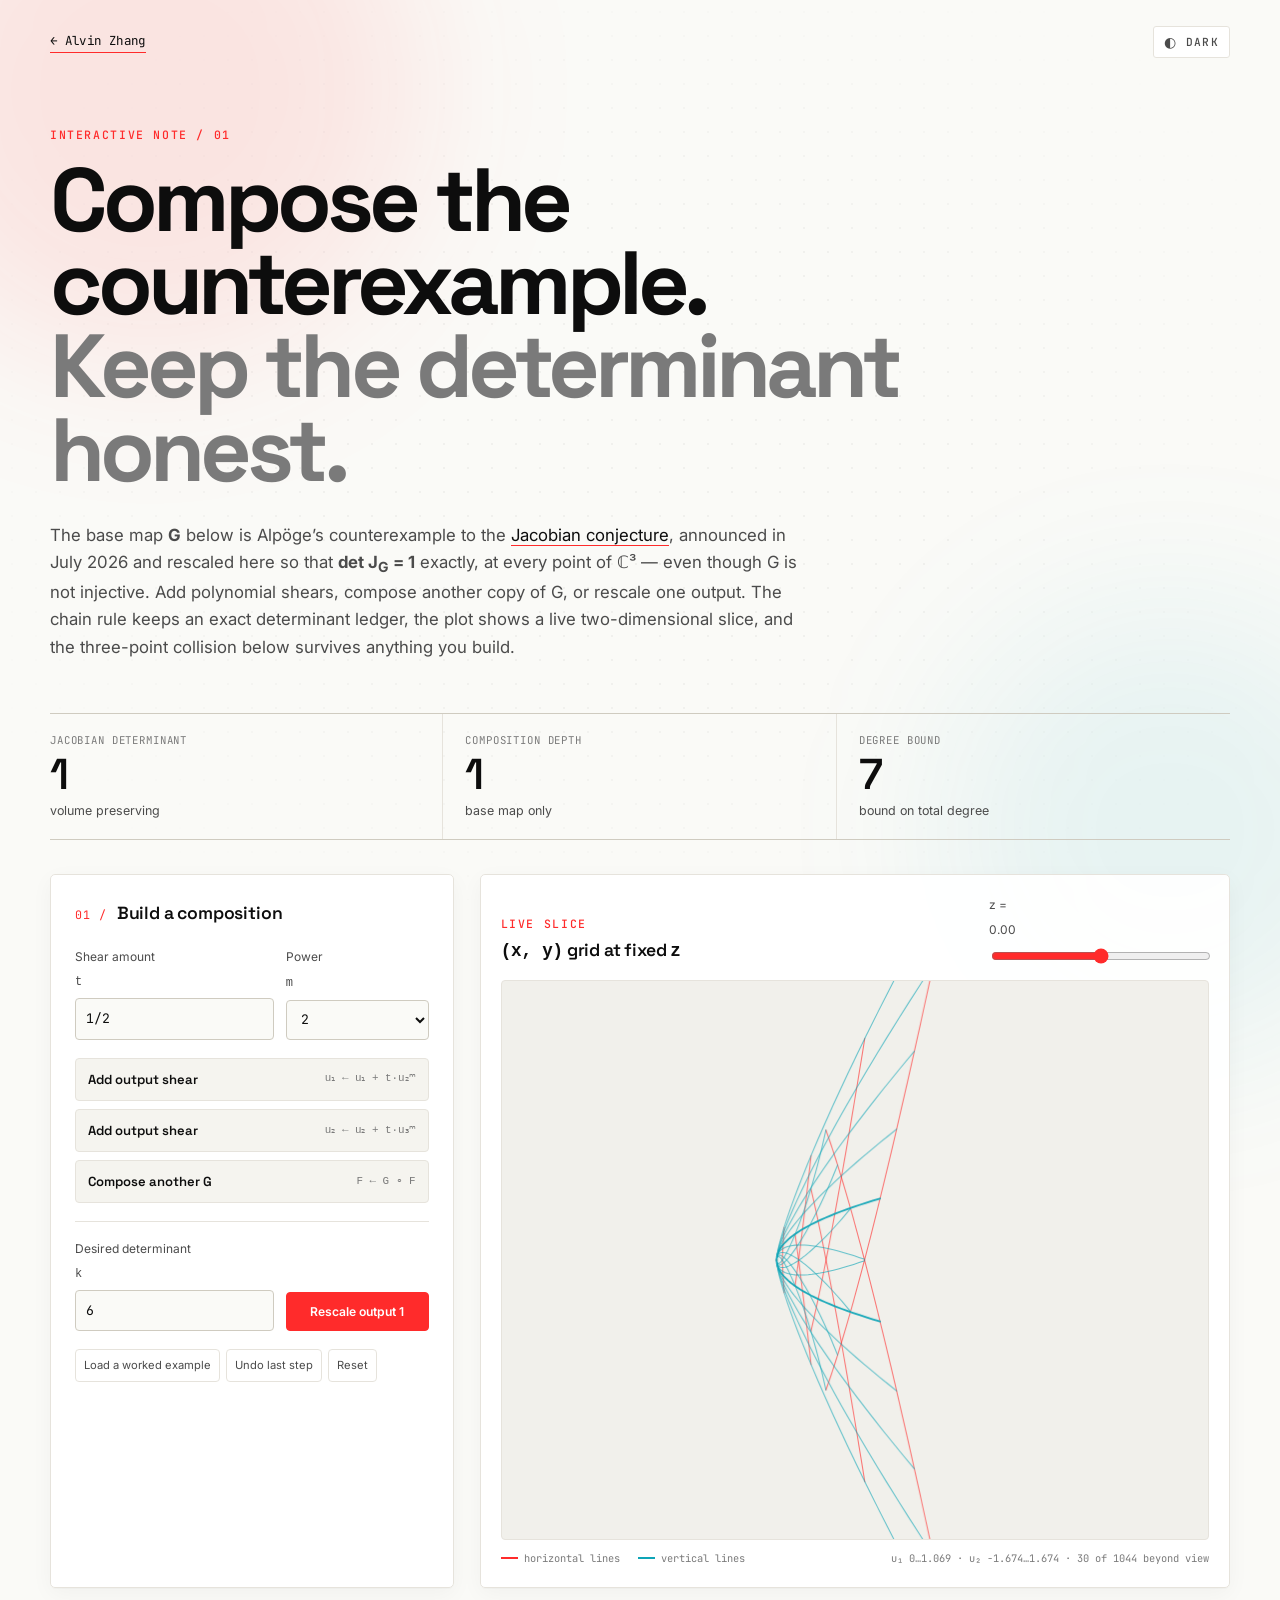
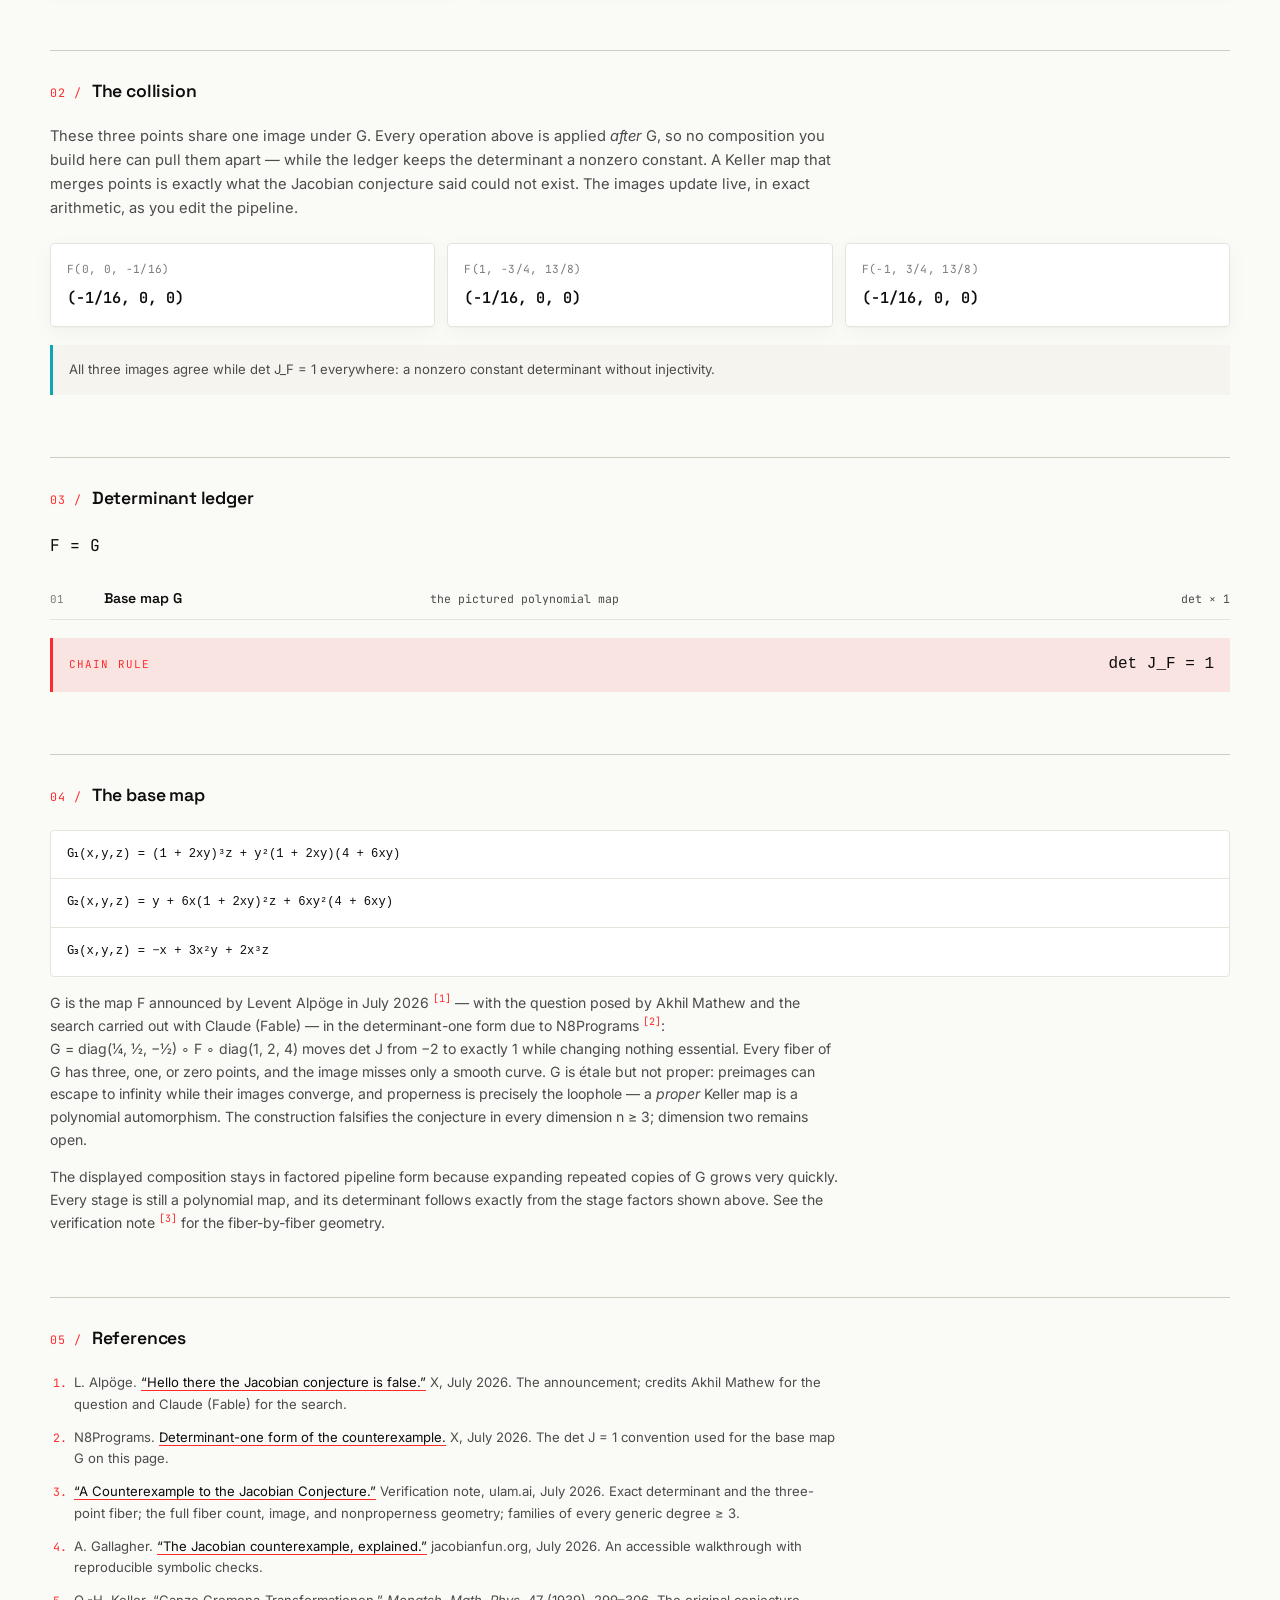
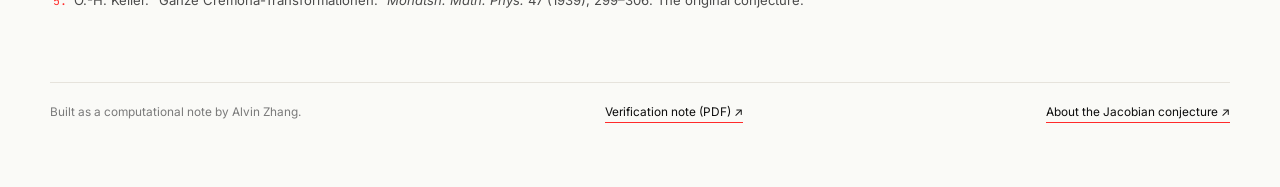
==== commit 42b175f0: "Playground: add references (Alpöge, N8Programs det-1 form, ulam.ai, Gallagher, Keller) Credit N8Prog" ====
--- a/jacobian-playground/index.html
+++ b/jacobian-playground/index.html
@@ -200,9 +200,10 @@
                 <code>G₃(x,y,z) = −x + 3x²y + 2x³z</code>
             </div>
             <p>
-                G is the map F announced by Levent Alpöge in July 2026 — with the question posed by Akhil Mathew
-                and the search carried out with Claude (Fable) — in rescaled coordinates:
-                G&nbsp;=&nbsp;diag(¼,&nbsp;½,&nbsp;−½)&nbsp;∘&nbsp;F&nbsp;∘&nbsp;diag(1,&nbsp;2,&nbsp;4), which moves
+                G is the map F announced by Levent Alpöge in July 2026 <a class="ref-mark" href="#ref-1">[1]</a> —
+                with the question posed by Akhil Mathew and the search carried out with Claude (Fable) — in the
+                determinant-one form due to N8Programs <a class="ref-mark" href="#ref-2">[2]</a>:
+                G&nbsp;=&nbsp;diag(¼,&nbsp;½,&nbsp;−½)&nbsp;∘&nbsp;F&nbsp;∘&nbsp;diag(1,&nbsp;2,&nbsp;4) moves
                 det&nbsp;J from −2 to exactly 1 while changing nothing essential. Every fiber of G has three, one,
                 or zero points, and the image misses only a smooth curve. G is étale but not proper: preimages can
                 escape to infinity while their images converge, and properness is precisely the loophole — a
@@ -212,12 +213,42 @@
             <p>
                 The displayed composition stays in factored pipeline form because expanding repeated copies of G
                 grows very quickly. Every stage is still a polynomial map, and its determinant follows exactly from
-                the stage factors shown above. See the
-                <a href="https://x.com/__alpoge__/status/2079028340955197566" target="_blank" rel="noopener">announcement</a>
-                and the
-                <a href="https://www.ulam.ai/research/jacobian.pdf" target="_blank" rel="noopener">verification note</a>
-                for the fiber-by-fiber geometry.
-            </p>
+                the stage factors shown above. See the verification note
+                <a class="ref-mark" href="#ref-3">[3]</a> for the fiber-by-fiber geometry.
+            </p>
+        </section>
+
+        <section class="lab-references" id="references">
+            <div class="lab-section-heading">
+                <span>05 /</span>
+                <h2>References</h2>
+            </div>
+            <ol class="reference-list">
+                <li id="ref-1">
+                    L. Alpöge.
+                    <a href="https://x.com/__alpoge__/status/2079028340955197566" target="_blank" rel="noopener">&ldquo;Hello there the Jacobian conjecture is false.&rdquo;</a>
+                    X, July 2026. The announcement; credits Akhil Mathew for the question and Claude (Fable) for the search.
+                </li>
+                <li id="ref-2">
+                    N8Programs.
+                    <a href="https://x.com/N8Programs/status/2079061392649302185" target="_blank" rel="noopener">Determinant-one form of the counterexample.</a>
+                    X, July 2026. The det&nbsp;J&nbsp;=&nbsp;1 convention used for the base map G on this page.
+                </li>
+                <li id="ref-3">
+                    <a href="https://www.ulam.ai/research/jacobian.pdf" target="_blank" rel="noopener">&ldquo;A Counterexample to the Jacobian Conjecture.&rdquo;</a>
+                    Verification note, ulam.ai, July 2026. Exact determinant and the three-point fiber; the full fiber
+                    count, image, and nonproperness geometry; families of every generic degree ≥ 3.
+                </li>
+                <li id="ref-4">
+                    A. Gallagher.
+                    <a href="https://jacobianfun.org/jacobian-explained" target="_blank" rel="noopener">&ldquo;The Jacobian counterexample, explained.&rdquo;</a>
+                    jacobianfun.org, July 2026. An accessible walkthrough with reproducible symbolic checks.
+                </li>
+                <li id="ref-5">
+                    O.-H. Keller. &ldquo;Ganze Cremona-Transformationen.&rdquo;
+                    <em>Monatsh. Math. Phys.</em> 47 (1939), 299–306. The original conjecture.
+                </li>
+            </ol>
         </section>
 
         <footer class="lab-footer">
--- a/jacobian-playground/playground.css
+++ b/jacobian-playground/playground.css
@@ -325,10 +325,35 @@
 
 .lab-collision,
 .lab-ledger,
-.lab-equations {
+.lab-equations,
+.lab-references {
     margin-top: 62px;
     padding-top: 26px;
     border-top: 1px solid var(--border-strong);
+}
+
+.ref-mark {
+    border-bottom: none;
+    color: var(--accent);
+    font-family: "JetBrains Mono", monospace;
+    font-size: 0.72em;
+    vertical-align: super;
+}
+
+.reference-list {
+    max-width: 790px;
+    margin: 0;
+    padding-left: 24px;
+    display: grid;
+    gap: 12px;
+    color: var(--text-soft);
+    font-size: 0.82rem;
+}
+
+.reference-list li::marker {
+    color: var(--accent);
+    font-family: "JetBrains Mono", monospace;
+    font-size: 0.72rem;
 }
 
 .collision-lede {
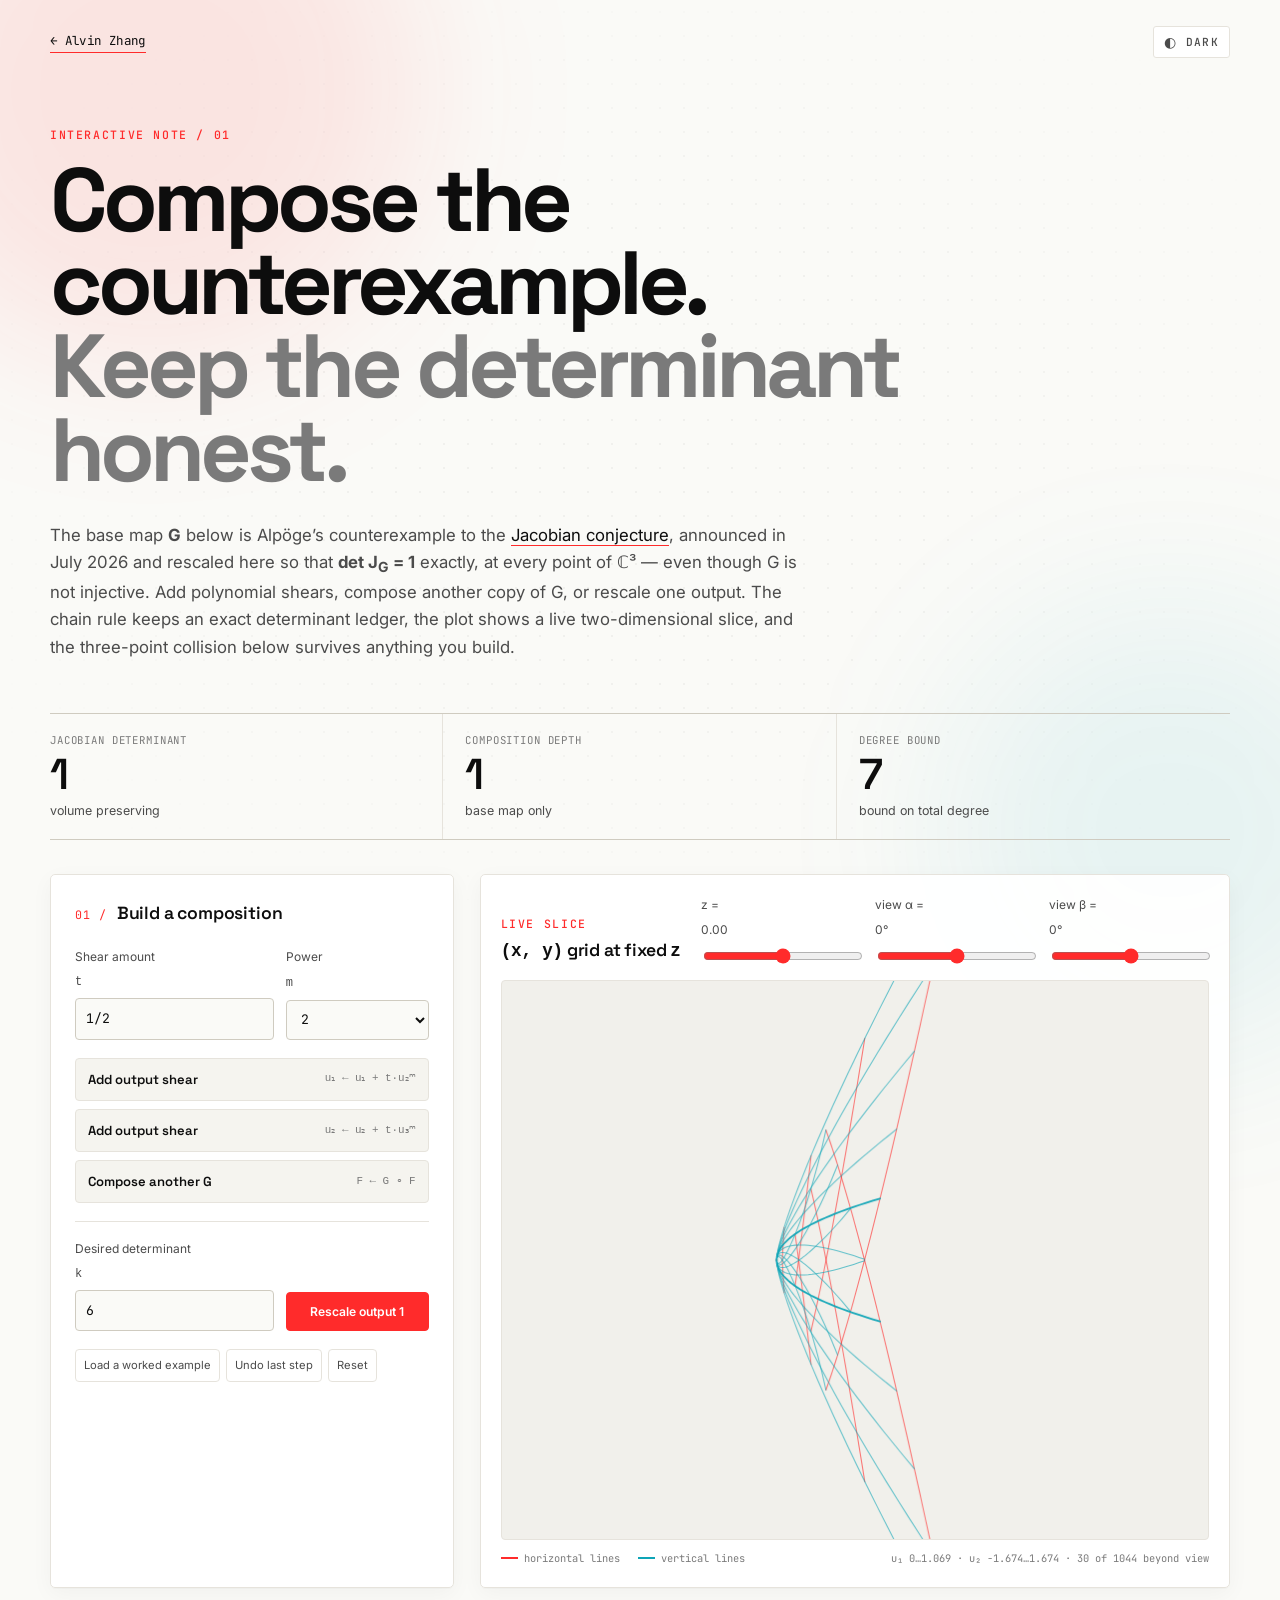
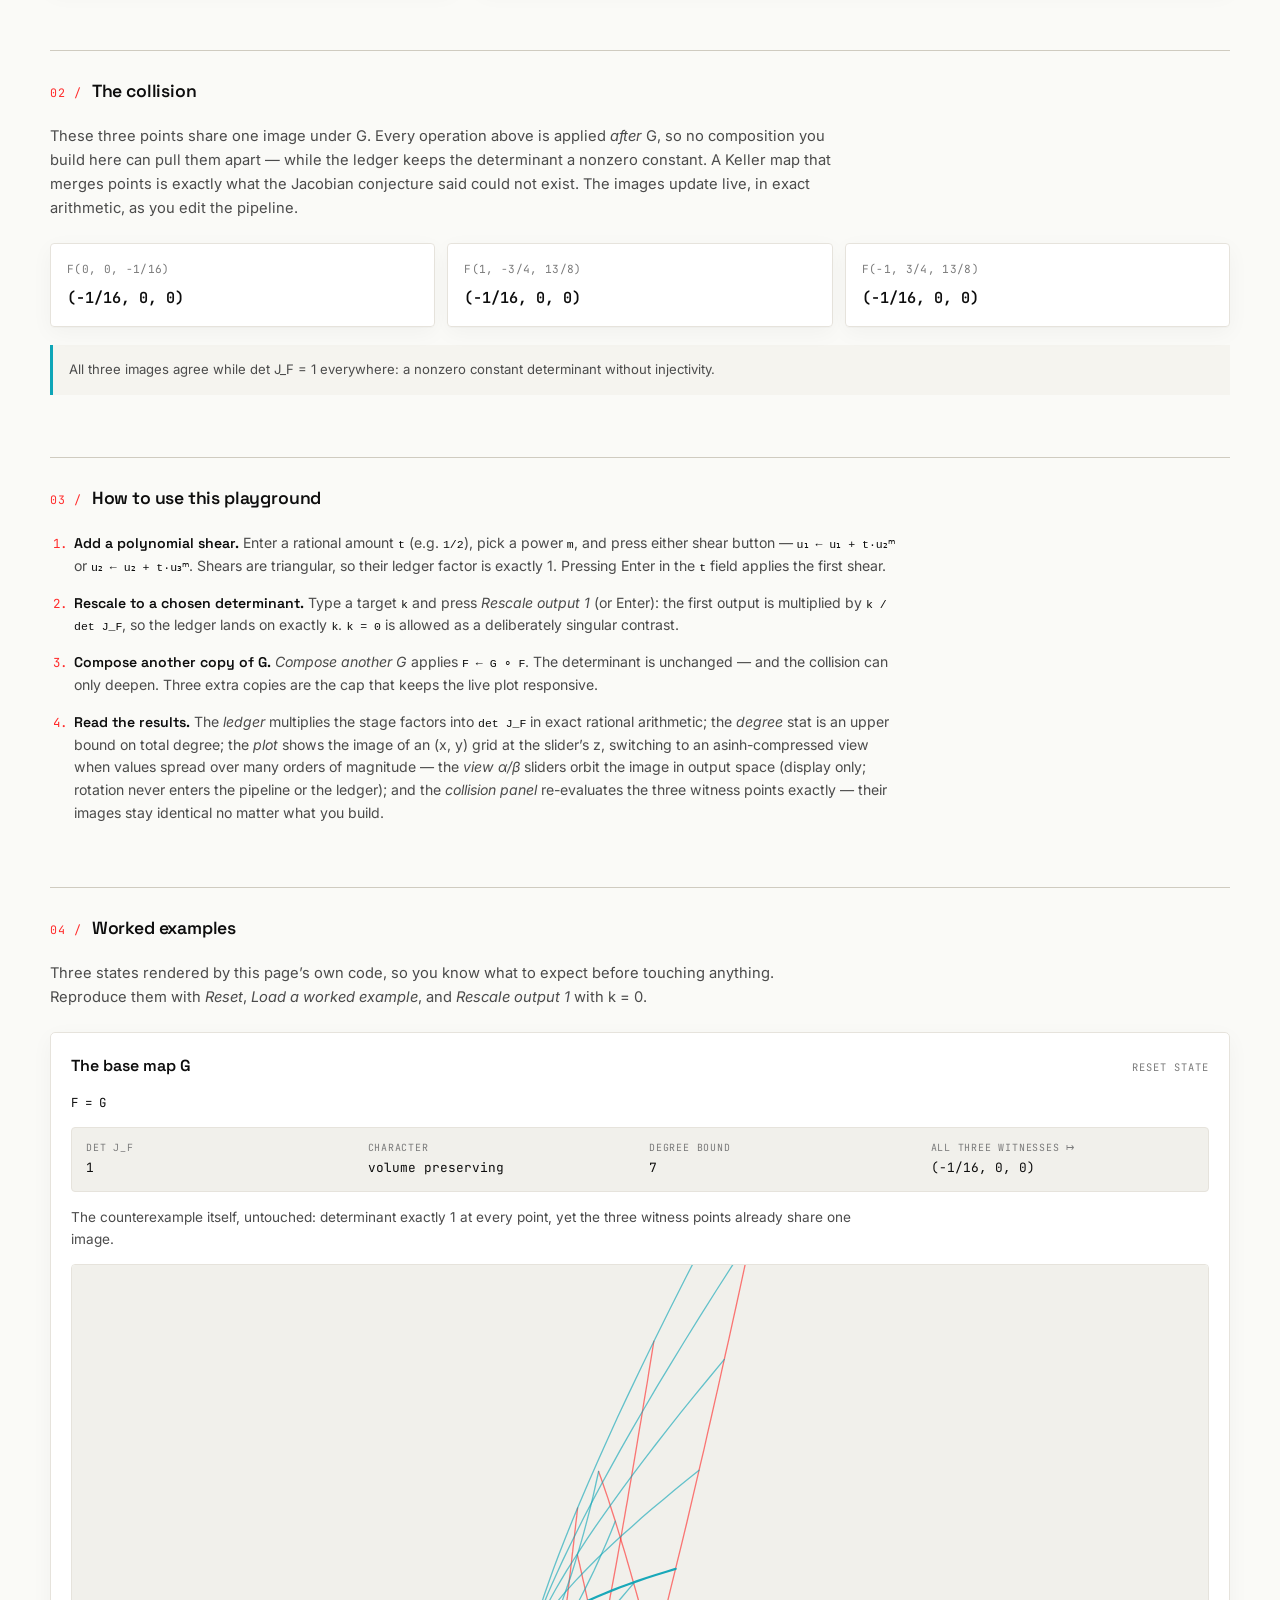
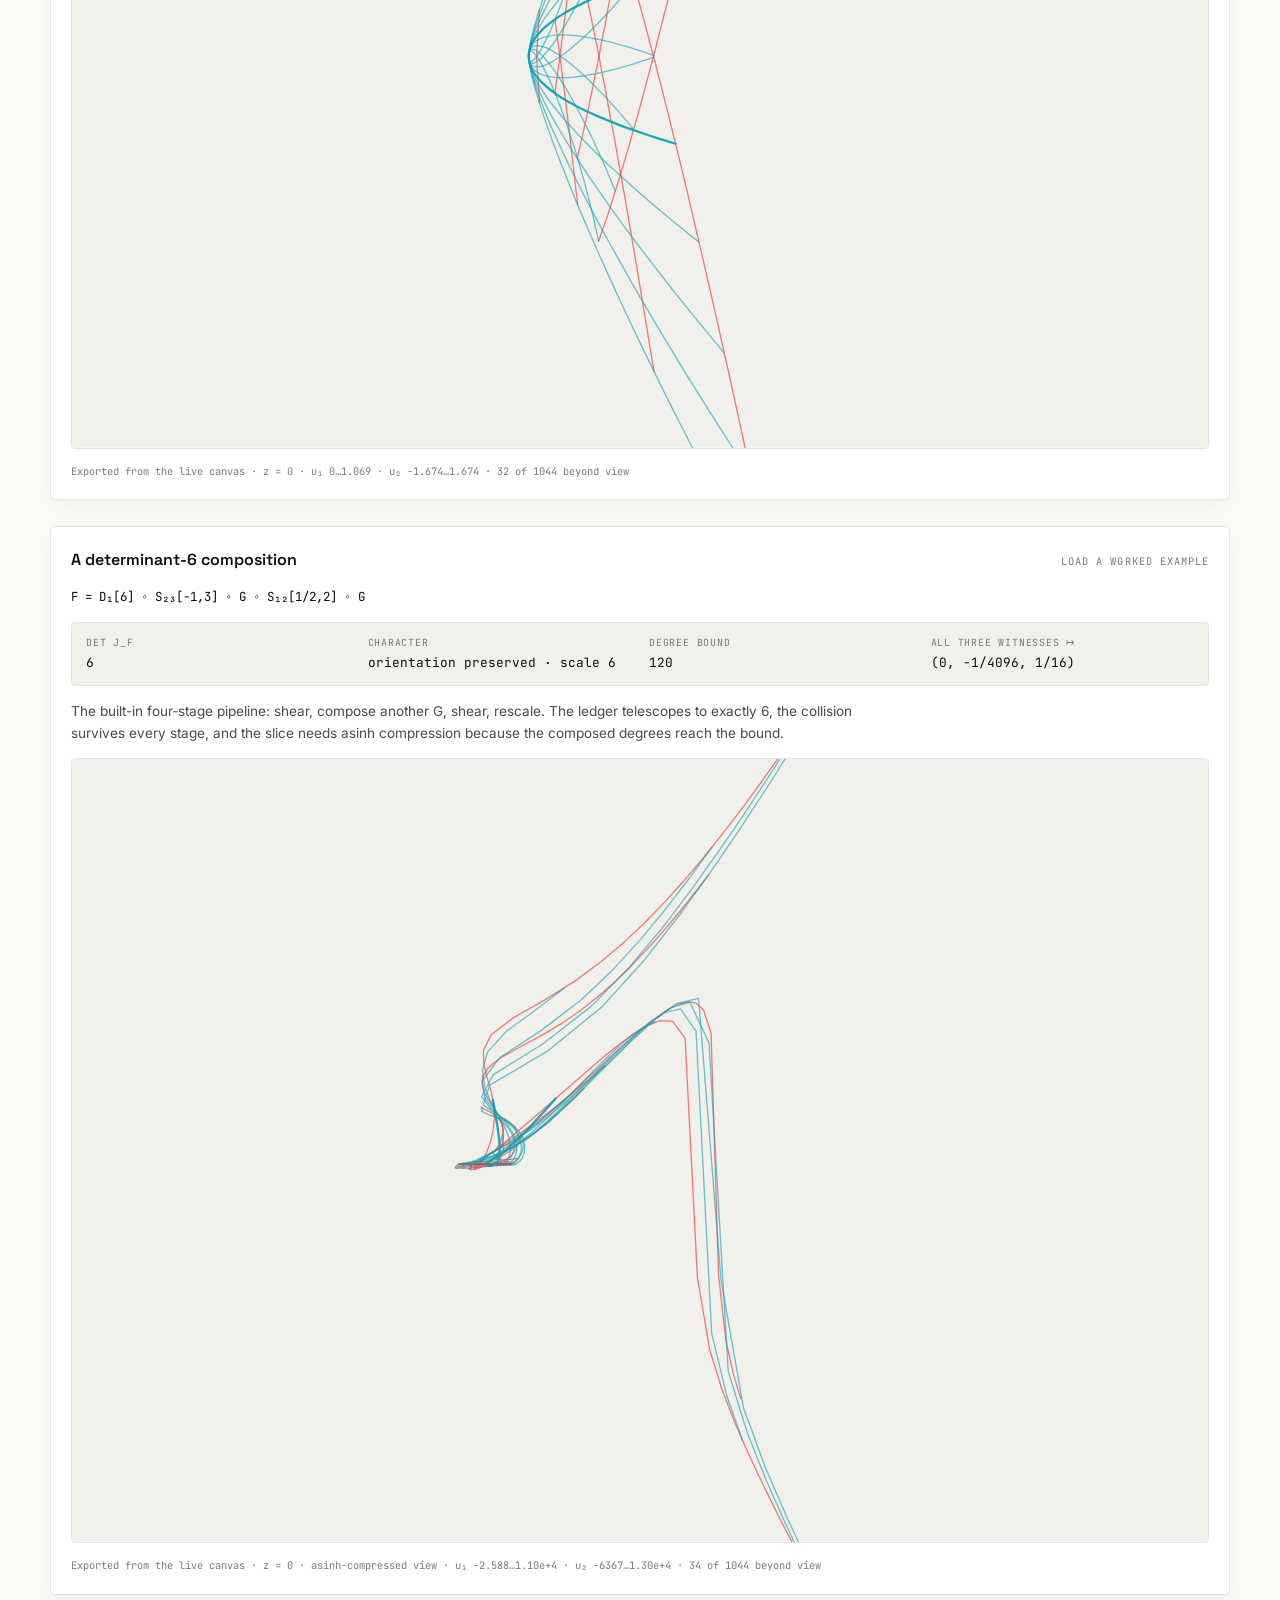
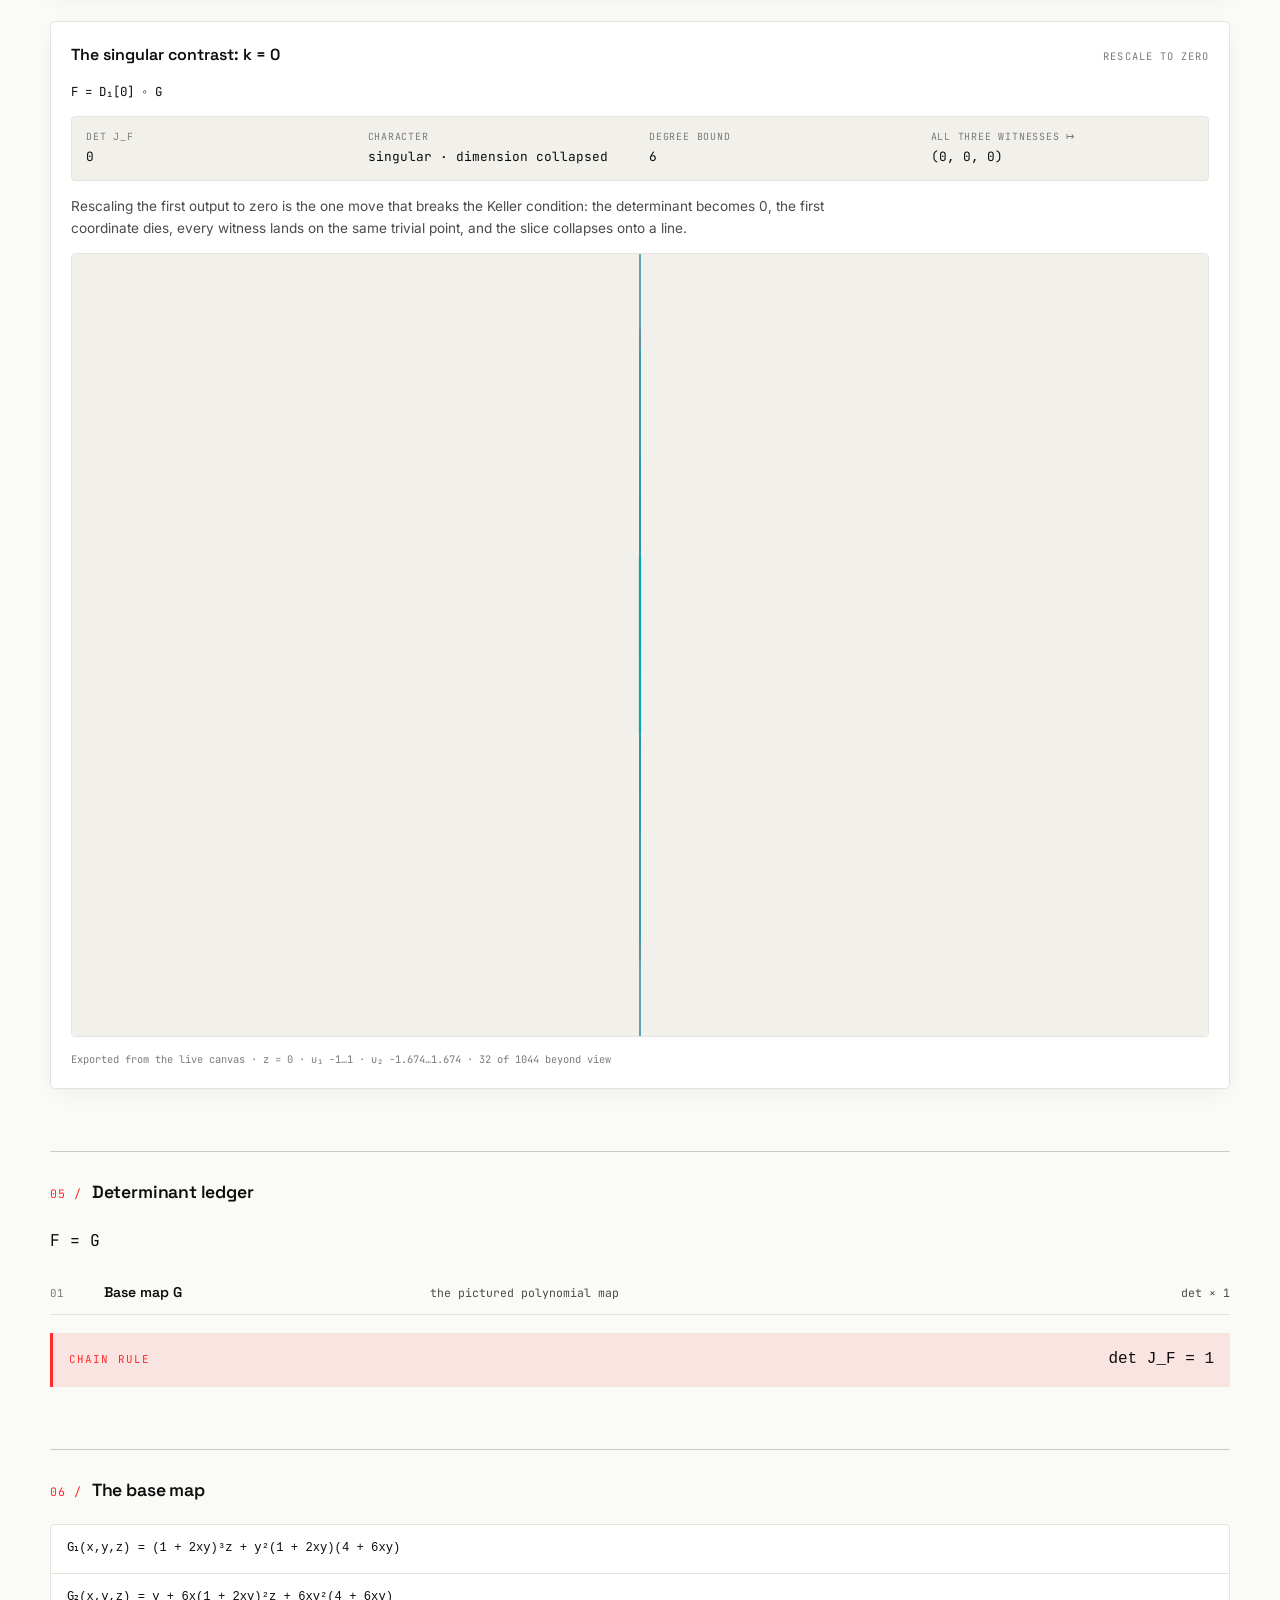
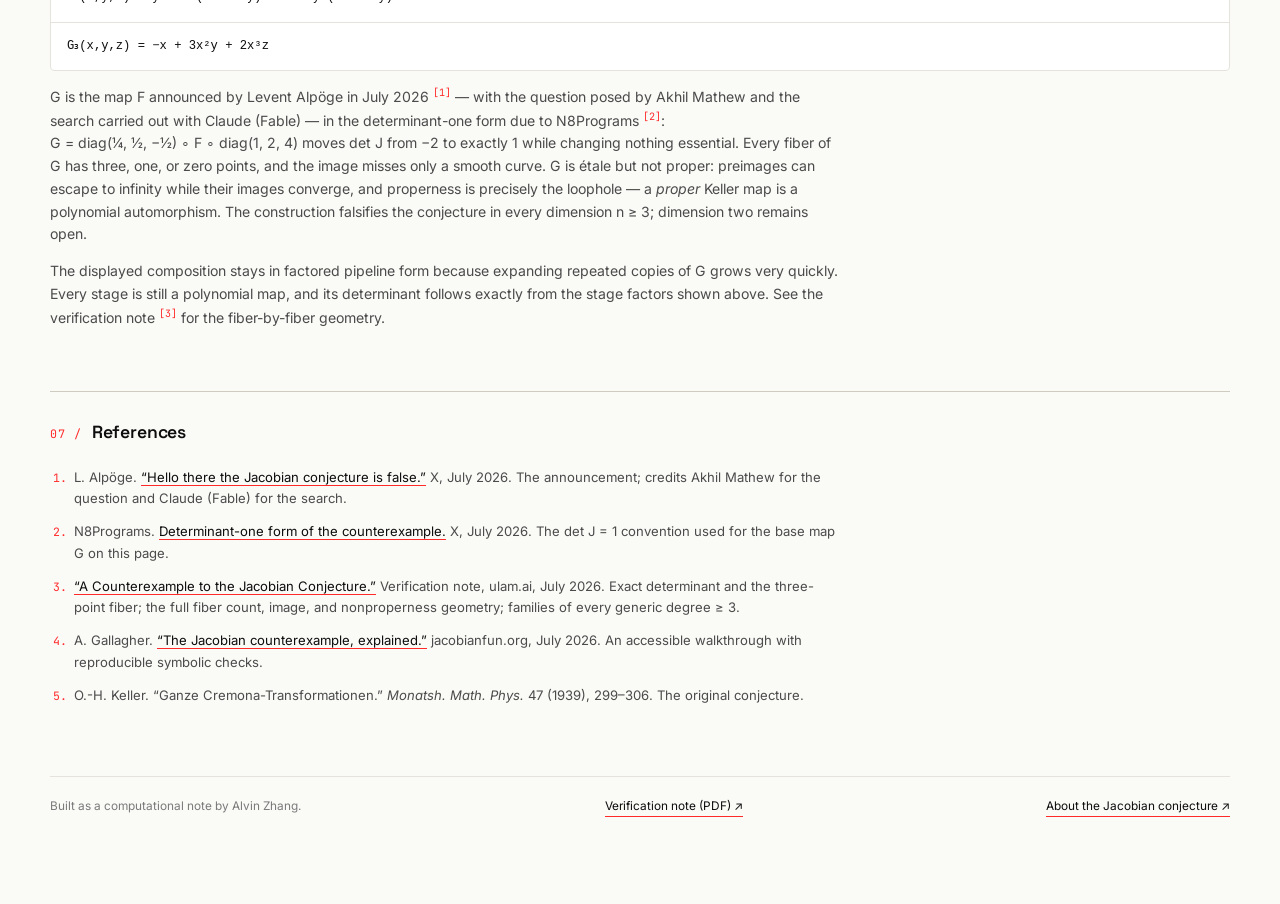
==== commit ccac9f79: "Playground: usage guide, three rendered examples, output-space view rotation - "How to use this play" ====
--- a/jacobian-playground/index.html
+++ b/jacobian-playground/index.html
@@ -135,9 +135,17 @@
                         <span class="plot-eyebrow">Live slice</span>
                         <h2><code>(x, y)</code> grid at fixed <code>z</code></h2>
                     </div>
-                    <label for="zSlice">z = <output id="zValue">0.00</output>
-                        <input id="zSlice" type="range" min="-0.5" max="0.5" value="0" step="0.05">
-                    </label>
+                    <div class="plot-sliders">
+                        <label for="zSlice">z = <output id="zValue">0.00</output>
+                            <input id="zSlice" type="range" min="-0.5" max="0.5" value="0" step="0.05">
+                        </label>
+                        <label for="viewAzimuth">view α = <output id="azimuthValue">0°</output>
+                            <input id="viewAzimuth" type="range" min="-180" max="180" value="0" step="5">
+                        </label>
+                        <label for="viewElevation">view β = <output id="elevationValue">0°</output>
+                            <input id="viewElevation" type="range" min="-90" max="90" value="0" step="5">
+                        </label>
+                    </div>
                 </div>
                 <canvas id="mapCanvas" width="900" height="620" role="img" aria-label="Deformed coordinate grid under the current polynomial map"></canvas>
                 <div class="plot-legend">
@@ -176,9 +184,168 @@
             <p class="collision-note" id="collisionNote">All three images agree while det J_F = 1 everywhere: a nonzero constant determinant without injectivity.</p>
         </section>
 
+        <section class="lab-howto">
+            <div class="lab-section-heading">
+                <span>03 /</span>
+                <h2>How to use this playground</h2>
+            </div>
+            <ol class="howto-list">
+                <li>
+                    <strong>Add a polynomial shear.</strong>
+                    Enter a rational amount <code>t</code> (e.g. <code>1/2</code>), pick a power <code>m</code>, and
+                    press either shear button — <code>u₁ ← u₁ + t·u₂ᵐ</code> or <code>u₂ ← u₂ + t·u₃ᵐ</code>.
+                    Shears are triangular, so their ledger factor is exactly 1. Pressing Enter in the
+                    <code>t</code> field applies the first shear.
+                </li>
+                <li>
+                    <strong>Rescale to a chosen determinant.</strong>
+                    Type a target <code>k</code> and press <em>Rescale output 1</em> (or Enter): the first output is
+                    multiplied by <code>k / det J_F</code>, so the ledger lands on exactly <code>k</code>.
+                    <code>k = 0</code> is allowed as a deliberately singular contrast.
+                </li>
+                <li>
+                    <strong>Compose another copy of G.</strong>
+                    <em>Compose another G</em> applies <code>F ← G ∘ F</code>. The determinant is unchanged — and the
+                    collision can only deepen. Three extra copies are the cap that keeps the live plot responsive.
+                </li>
+                <li>
+                    <strong>Read the results.</strong>
+                    The <em>ledger</em> multiplies the stage factors into <code>det J_F</code> in exact rational
+                    arithmetic; the <em>degree</em> stat is an upper bound on total degree; the <em>plot</em> shows the
+                    image of an (x, y) grid at the slider&rsquo;s z, switching to an asinh-compressed view when values
+                    spread over many orders of magnitude — the <em>view α/β</em> sliders orbit the image in output
+                    space (display only; rotation never enters the pipeline or the ledger); and the
+                    <em>collision panel</em> re-evaluates the three witness points exactly — their images stay
+                    identical no matter what you build.
+                </li>
+            </ol>
+        </section>
+
+        <section class="lab-examples">
+            <div class="lab-section-heading">
+                <span>04 /</span>
+                <h2>Worked examples</h2>
+            </div>
+            <p class="examples-lede">
+                Three states rendered by this page&rsquo;s own code, so you know what to expect before touching
+                anything. Reproduce them with <em>Reset</em>, <em>Load a worked example</em>, and
+                <em>Rescale output&nbsp;1</em> with k&nbsp;=&nbsp;0.
+            </p>
+            <div class="example-stack">
+                <article class="example-card">
+                    <div class="example-head">
+                        <h3>The base map G</h3>
+                        <span class="example-kicker">reset state</span>
+                    </div>
+                    <code class="example-pipeline">F = G</code>
+                    <dl class="example-meta">
+                        <div><dt>det J_F</dt><dd>1</dd></div>
+                        <div><dt>character</dt><dd>volume preserving</dd></div>
+                        <div><dt>degree bound</dt><dd>7</dd></div>
+                        <div><dt>all three witnesses ↦</dt><dd>(-1/16, 0, 0)</dd></div>
+                    </dl>
+                    <p class="example-prose">The counterexample itself, untouched: determinant exactly 1 at every point, yet the three witness points already share one image.</p>
+                    <svg class="example-plot" viewBox="0 0 900 620" role="img" aria-label="Slice of the base counterexample map G at z equals 0" preserveAspectRatio="xMidYMid meet">
+<rect width="900" height="620" fill="var(--bg-soft)"/>
+<polyline points="560.9,750.0 557.6,734.4 554.4,718.9 551.1,703.7 548.0,688.6 544.8,673.8 541.7,659.1 538.6,644.6 535.5,630.3 532.4,616.2 529.4,602.3 526.4,588.5 523.4,575.0 520.5,561.7 517.5,548.5 514.6,535.5 511.8,522.8 508.9,510.2 506.1,497.8 503.3,485.6 500.6,473.6 497.8,461.8 495.1,450.2 492.4,438.7 489.8,427.5 487.2,416.4 484.6,405.6 482.0,394.9 479.4,384.4 476.9,374.1 474.4,364.0 472.0,354.1 469.5,344.4 467.1,334.9 464.7,325.6 462.4,316.4 460.0,307.5 457.7,298.7 455.4,290.1 453.2,281.8 451.0,273.6 448.8,265.6 446.6,257.8 444.4,250.2 442.3,242.7 440.2,235.5 438.2,228.5 436.1,221.6 434.1,215.0 432.1,208.5 430.2,202.2 428.2,196.1 426.3,190.2 424.5,184.5 422.6,179.0 420.8,173.7 419.0,168.6 417.2,163.6" fill="none" stroke="var(--accent)" stroke-opacity="0.62" stroke-width="1.05" stroke-linejoin="round" stroke-linecap="round"/>
+<polyline points="461.0,559.6 459.7,551.5 458.4,543.6 457.1,535.7 455.9,527.9 454.6,520.2 453.3,512.5 452.1,505.0 450.9,497.5 449.6,490.1 448.4,482.8 447.2,475.5 446.0,468.4 444.8,461.3 443.6,454.3 442.4,447.4 441.2,440.6 440.1,433.8 438.9,427.1 437.8,420.6 436.6,414.0 435.5,407.6 434.4,401.3 433.3,395.0 432.2,388.8 431.1,382.7 430.0,376.7 428.9,370.7 427.8,364.8 426.7,359.1 425.7,353.4 424.6,347.7 423.6,342.2 422.6,336.7 421.6,331.3 420.5,326.0 419.5,320.8 418.5,315.7 417.6,310.6 416.6,305.6 415.6,300.7 414.6,295.9 413.7,291.2 412.8,286.5 411.8,281.9 410.9,277.4 410.0,273.0 409.1,268.7 408.2,264.4 407.3,260.2 406.4,256.2 405.5,252.1 404.6,248.2 403.8,244.4 402.9,240.6 402.1,236.9 401.2,233.3 400.4,229.7" fill="none" stroke="var(--accent)" stroke-opacity="0.62" stroke-width="1.05" stroke-linejoin="round" stroke-linecap="round"/>
+<polyline points="400.6,427.6 400.2,424.4 399.9,421.2 399.5,418.0 399.1,414.8 398.8,411.7 398.4,408.5 398.1,405.4 397.7,402.4 397.4,399.3 397.0,396.3 396.7,393.3 396.3,390.3 396.0,387.4 395.7,384.4 395.3,381.5 395.0,378.6 394.7,375.8 394.3,372.9 394.0,370.1 393.7,367.4 393.3,364.6 393.0,361.8 392.7,359.1 392.4,356.4 392.0,353.8 391.7,351.1 391.4,348.5 391.1,345.9 390.8,343.3 390.5,340.8 390.1,338.3 389.8,335.8 389.5,333.3 389.2,330.8 388.9,328.4 388.6,326.0 388.3,323.6 388.0,321.3 387.7,318.9 387.4,316.6 387.1,314.3 386.8,312.1 386.5,309.8 386.2,307.6 386.0,305.4 385.7,303.3 385.4,301.1 385.1,299.0 384.8,296.9 384.5,294.9 384.3,292.8 384.0,290.8 383.7,288.8 383.4,286.8 383.2,284.9 382.9,282.9 382.6,281.0" fill="none" stroke="var(--accent)" stroke-opacity="0.62" stroke-width="1.05" stroke-linejoin="round" stroke-linecap="round"/>
+<polyline points="370.3,346.9 370.2,346.1 370.2,345.4 370.1,344.7 370.1,344.0 370.1,343.2 370.0,342.5 370.0,341.8 369.9,341.1 369.9,340.4 369.9,339.7 369.8,339.0 369.8,338.3 369.7,337.6 369.7,337.0 369.6,336.3 369.6,335.6 369.6,334.9 369.5,334.2 369.5,333.6 369.4,332.9 369.4,332.2 369.4,331.6 369.3,330.9 369.3,330.2 369.2,329.6 369.2,328.9 369.2,328.3 369.1,327.6 369.1,327.0 369.0,326.4 369.0,325.7 369.0,325.1 368.9,324.5 368.9,323.8 368.9,323.2 368.8,322.6 368.8,322.0 368.7,321.3 368.7,320.7 368.7,320.1 368.6,319.5 368.6,318.9 368.5,318.3 368.5,317.7 368.5,317.1 368.4,316.5 368.4,315.9 368.4,315.3 368.3,314.8 368.3,314.2 368.2,313.6 368.2,313.0 368.2,312.5 368.1,311.9 368.1,311.3 368.1,310.8 368.0,310.2" fill="none" stroke="var(--accent)" stroke-opacity="0.62" stroke-width="1.05" stroke-linejoin="round" stroke-linecap="round"/>
+<polyline points="361.8,310.0 361.8,310.0 361.8,310.0 361.8,310.0 361.8,310.0 361.8,310.0 361.8,310.0 361.8,310.0 361.8,310.0 361.8,310.0 361.8,310.0 361.8,310.0 361.8,310.0 361.8,310.0 361.8,310.0 361.8,310.0 361.8,310.0 361.8,310.0 361.8,310.0 361.8,310.0 361.8,310.0 361.8,310.0 361.8,310.0 361.8,310.0 361.8,310.0 361.8,310.0 361.8,310.0 361.8,310.0 361.8,310.0 361.8,310.0 361.8,310.0 361.8,310.0 361.8,310.0 361.8,310.0 361.8,310.0 361.8,310.0 361.8,310.0 361.8,310.0 361.8,310.0 361.8,310.0 361.8,310.0 361.8,310.0 361.8,310.0 361.8,310.0 361.8,310.0 361.8,310.0 361.8,310.0 361.8,310.0 361.8,310.0 361.8,310.0 361.8,310.0 361.8,310.0 361.8,310.0 361.8,310.0 361.8,310.0 361.8,310.0 361.8,310.0 361.8,310.0" fill="none" stroke="var(--accent)" stroke-opacity="0.95" stroke-width="1.80" stroke-linejoin="round" stroke-linecap="round"/>
+<polyline points="368.0,309.8 368.1,309.2 368.1,308.7 368.1,308.1 368.2,307.5 368.2,307.0 368.2,306.4 368.3,305.8 368.3,305.2 368.4,304.7 368.4,304.1 368.4,303.5 368.5,302.9 368.5,302.3 368.5,301.7 368.6,301.1 368.6,300.5 368.7,299.9 368.7,299.3 368.7,298.7 368.8,298.0 368.8,297.4 368.9,296.8 368.9,296.2 368.9,295.5 369.0,294.9 369.0,294.3 369.0,293.6 369.1,293.0 369.1,292.4 369.2,291.7 369.2,291.1 369.2,290.4 369.3,289.8 369.3,289.1 369.4,288.4 369.4,287.8 369.4,287.1 369.5,286.4 369.5,285.8 369.6,285.1 369.6,284.4 369.6,283.7 369.7,283.0 369.7,282.4 369.8,281.7 369.8,281.0 369.9,280.3 369.9,279.6 369.9,278.9 370.0,278.2 370.0,277.5 370.1,276.8 370.1,276.0 370.1,275.3 370.2,274.6 370.2,273.9 370.3,273.1" fill="none" stroke="var(--accent)" stroke-opacity="0.62" stroke-width="1.05" stroke-linejoin="round" stroke-linecap="round"/>
+<polyline points="382.6,339.0 382.9,337.1 383.2,335.1 383.4,333.2 383.7,331.2 384.0,329.2 384.3,327.2 384.5,325.1 384.8,323.1 385.1,321.0 385.4,318.9 385.7,316.7 386.0,314.6 386.2,312.4 386.5,310.2 386.8,307.9 387.1,305.7 387.4,303.4 387.7,301.1 388.0,298.7 388.3,296.4 388.6,294.0 388.9,291.6 389.2,289.2 389.5,286.7 389.8,284.2 390.1,281.7 390.5,279.2 390.8,276.7 391.1,274.1 391.4,271.5 391.7,268.9 392.0,266.2 392.4,263.6 392.7,260.9 393.0,258.2 393.3,255.4 393.7,252.6 394.0,249.9 394.3,247.1 394.7,244.2 395.0,241.4 395.3,238.5 395.7,235.6 396.0,232.6 396.3,229.7 396.7,226.7 397.0,223.7 397.4,220.7 397.7,217.6 398.1,214.6 398.4,211.5 398.8,208.3 399.1,205.2 399.5,202.0 399.9,198.8 400.2,195.6 400.6,192.4" fill="none" stroke="var(--accent)" stroke-opacity="0.62" stroke-width="1.05" stroke-linejoin="round" stroke-linecap="round"/>
+<polyline points="400.4,390.3 401.2,386.7 402.1,383.1 402.9,379.4 403.8,375.6 404.6,371.8 405.5,367.9 406.4,363.8 407.3,359.8 408.2,355.6 409.1,351.3 410.0,347.0 410.9,342.6 411.8,338.1 412.8,333.5 413.7,328.8 414.6,324.1 415.6,319.3 416.6,314.4 417.6,309.4 418.5,304.3 419.5,299.2 420.5,294.0 421.6,288.7 422.6,283.3 423.6,277.8 424.6,272.3 425.7,266.6 426.7,260.9 427.8,255.2 428.9,249.3 430.0,243.3 431.1,237.3 432.2,231.2 433.3,225.0 434.4,218.7 435.5,212.4 436.6,206.0 437.8,199.4 438.9,192.9 440.1,186.2 441.2,179.4 442.4,172.6 443.6,165.7 444.8,158.7 446.0,151.6 447.2,144.5 448.4,137.2 449.6,129.9 450.9,122.5 452.1,115.0 453.3,107.5 454.6,99.8 455.9,92.1 457.1,84.3 458.4,76.4 459.7,68.5 461.0,60.4" fill="none" stroke="var(--accent)" stroke-opacity="0.62" stroke-width="1.05" stroke-linejoin="round" stroke-linecap="round"/>
+<polyline points="417.2,456.4 419.0,451.4 420.8,446.3 422.6,441.0 424.5,435.5 426.3,429.8 428.2,423.9 430.2,417.8 432.1,411.5 434.1,405.0 436.1,398.4 438.2,391.5 440.2,384.5 442.3,377.3 444.4,369.8 446.6,362.2 448.8,354.4 451.0,346.4 453.2,338.2 455.4,329.9 457.7,321.3 460.0,312.5 462.4,303.6 464.7,294.4 467.1,285.1 469.5,275.6 472.0,265.9 474.4,256.0 476.9,245.9 479.4,235.6 482.0,225.1 484.6,214.4 487.2,203.6 489.8,192.5 492.4,181.3 495.1,169.8 497.8,158.2 500.6,146.4 503.3,134.4 506.1,122.2 508.9,109.8 511.8,97.2 514.6,84.5 517.5,71.5 520.5,58.3 523.4,45.0 526.4,31.5 529.4,17.7 532.4,3.8 535.5,-10.3 538.6,-24.6 541.7,-39.1 544.8,-53.8 548.0,-68.6 551.1,-83.7 554.4,-98.9 557.6,-114.4 560.9,-130.0" fill="none" stroke="var(--accent)" stroke-opacity="0.62" stroke-width="1.05" stroke-linejoin="round" stroke-linecap="round"/>
+<polyline points="560.9,750.0 544.1,719.5 528.3,690.2 513.4,662.3 499.4,635.5 486.2,609.9 473.9,585.6 462.4,562.4 451.7,540.4 441.7,519.5 432.4,499.7 423.9,481.0 416.0,463.4 408.8,446.9 402.1,431.3 396.1,416.8 390.7,403.3 385.8,390.8 381.4,379.2 377.6,368.5 374.2,358.8 371.3,349.9 368.8,342.0 366.7,334.8 365.0,328.5 363.7,323.1 362.8,318.4 362.2,314.5 361.9,311.3 361.9,308.9 362.1,307.2 362.7,306.1 363.5,305.8 364.5,306.1 365.7,307.0 367.1,308.5 368.6,310.7 370.4,313.4 372.2,316.6 374.2,320.4 376.3,324.7 378.6,329.5 380.9,334.7 383.2,340.4 385.6,346.6 388.1,353.1 390.6,360.1 393.1,367.4 395.7,375.0 398.2,383.0 400.7,391.3 403.2,399.9 405.7,408.7 408.1,417.9 410.5,427.2 412.8,436.7 415.0,446.5 417.2,456.4" fill="none" stroke="var(--cyan)" stroke-opacity="0.62" stroke-width="1.05" stroke-linejoin="round" stroke-linecap="round"/>
+<polyline points="538.2,642.8 523.9,620.8 510.3,599.6 497.5,579.3 485.4,559.8 474.0,541.1 463.2,523.2 453.2,506.1 443.7,489.8 434.9,474.3 426.7,459.5 419.0,445.5 412.0,432.3 405.4,419.7 399.5,407.9 394.0,396.8 389.0,386.4 384.5,376.6 380.4,367.5 376.8,359.1 373.7,351.4 370.9,344.2 368.5,337.8 366.6,331.9 365.0,326.6 363.7,321.9 362.8,317.8 362.2,314.3 361.9,311.3 361.9,308.9 362.1,307.0 362.7,305.6 363.5,304.7 364.5,304.4 365.8,304.5 367.3,305.1 368.9,306.2 370.8,307.7 372.8,309.7 375.0,312.2 377.4,315.0 379.9,318.2 382.5,321.9 385.3,325.9 388.1,330.4 391.1,335.1 394.1,340.3 397.2,345.8 400.4,351.6 403.6,357.7 406.9,364.2 410.2,370.9 413.6,377.9 416.9,385.2 420.3,392.8 423.7,400.6 427.1,408.7 430.4,417.0" fill="none" stroke="var(--cyan)" stroke-opacity="0.62" stroke-width="1.05" stroke-linejoin="round" stroke-linecap="round"/>
+<polyline points="516.8,545.2 504.8,530.7 493.3,516.7 482.4,503.2 472.1,490.2 462.3,477.6 453.1,465.6 444.3,454.0 436.1,442.9 428.4,432.2 421.2,422.0 414.4,412.3 408.1,403.0 402.3,394.1 396.9,385.7 391.9,377.8 387.3,370.2 383.2,363.1 379.5,356.4 376.1,350.1 373.2,344.2 370.6,338.7 368.3,333.7 366.4,329.0 364.9,324.7 363.7,320.8 362.8,317.2 362.2,314.1 361.9,311.3 361.9,308.8 362.2,306.8 362.7,305.0 363.5,303.7 364.6,302.6 365.9,302.0 367.5,301.6 369.3,301.6 371.3,301.9 373.5,302.5 375.9,303.4 378.5,304.6 381.3,306.2 384.3,308.0 387.4,310.2 390.7,312.6 394.2,315.3 397.8,318.3 401.5,321.5 405.4,325.0 409.4,328.8 413.5,332.9 417.7,337.2 422.1,341.7 426.5,346.5 431.0,351.5 435.6,356.8 440.2,362.2 445.0,367.9" fill="none" stroke="var(--cyan)" stroke-opacity="0.62" stroke-width="1.05" stroke-linejoin="round" stroke-linecap="round"/>
+<polyline points="496.8,457.4 486.9,449.4 477.4,441.7 468.3,434.1 459.6,426.8 451.3,419.7 443.5,412.7 436.0,406.0 428.9,399.5 422.2,393.3 415.9,387.2 410.0,381.3 404.4,375.6 399.2,370.1 394.4,364.8 389.9,359.8 385.8,354.9 382.0,350.2 378.5,345.7 375.4,341.4 372.7,337.3 370.2,333.4 368.1,329.7 366.3,326.1 364.8,322.8 363.6,319.6 362.7,316.6 362.2,313.8 361.9,311.2 361.9,308.8 362.2,306.6 362.7,304.5 363.6,302.6 364.7,300.9 366.0,299.3 367.7,298.0 369.6,296.8 371.7,295.7 374.1,294.9 376.7,294.2 379.6,293.7 382.7,293.3 386.1,293.1 389.6,293.1 393.4,293.2 397.4,293.5 401.6,294.0 406.1,294.6 410.7,295.4 415.5,296.3 420.6,297.4 425.8,298.6 431.2,300.0 436.8,301.6 442.5,303.2 448.5,305.1 454.6,307.1 460.9,309.2" fill="none" stroke="var(--cyan)" stroke-opacity="0.62" stroke-width="1.05" stroke-linejoin="round" stroke-linecap="round"/>
+<polyline points="478.2,379.3 470.2,376.8 462.4,374.4 455.0,372.0 447.8,369.5 440.9,367.1 434.3,364.7 428.0,362.2 422.0,359.8 416.3,357.4 410.9,355.0 405.7,352.5 400.8,350.1 396.2,347.7 392.0,345.2 387.9,342.8 384.2,340.4 380.8,337.9 377.6,335.5 374.8,333.1 372.2,330.7 369.9,328.2 367.9,325.8 366.2,323.4 364.7,320.9 363.6,318.5 362.7,316.1 362.2,313.6 361.9,311.2 361.9,308.8 362.2,306.4 362.7,303.9 363.6,301.5 364.7,299.1 366.2,296.6 367.9,294.2 369.9,291.8 372.2,289.3 374.8,286.9 377.6,284.5 380.8,282.1 384.2,279.6 387.9,277.2 392.0,274.8 396.2,272.3 400.8,269.9 405.7,267.5 410.9,265.0 416.3,262.6 422.0,260.2 428.0,257.8 434.3,255.3 440.9,252.9 447.8,250.5 455.0,248.0 462.4,245.6 470.2,243.2 478.2,240.7" fill="none" stroke="var(--cyan)" stroke-opacity="0.95" stroke-width="1.80" stroke-linejoin="round" stroke-linecap="round"/>
+<polyline points="460.9,310.8 454.6,312.9 448.5,314.9 442.5,316.8 436.8,318.4 431.2,320.0 425.8,321.4 420.6,322.6 415.5,323.7 410.7,324.6 406.1,325.4 401.6,326.0 397.4,326.5 393.4,326.8 389.6,326.9 386.1,326.9 382.7,326.7 379.6,326.3 376.7,325.8 374.1,325.1 371.7,324.3 369.6,323.2 367.7,322.0 366.0,320.7 364.7,319.1 363.6,317.4 362.7,315.5 362.2,313.4 361.9,311.2 361.9,308.8 362.2,306.2 362.7,303.4 363.6,300.4 364.8,297.2 366.3,293.9 368.1,290.3 370.2,286.6 372.7,282.7 375.4,278.6 378.5,274.3 382.0,269.8 385.8,265.1 389.9,260.2 394.4,255.2 399.2,249.9 404.4,244.4 410.0,238.7 415.9,232.8 422.2,226.7 428.9,220.5 436.0,214.0 443.5,207.3 451.3,200.3 459.6,193.2 468.3,185.9 477.4,178.3 486.9,170.6 496.8,162.6" fill="none" stroke="var(--cyan)" stroke-opacity="0.62" stroke-width="1.05" stroke-linejoin="round" stroke-linecap="round"/>
+<polyline points="445.0,252.1 440.2,257.8 435.6,263.2 431.0,268.5 426.5,273.5 422.1,278.3 417.7,282.8 413.5,287.1 409.4,291.2 405.4,295.0 401.5,298.5 397.8,301.7 394.2,304.7 390.7,307.4 387.4,309.8 384.3,312.0 381.3,313.8 378.5,315.4 375.9,316.6 373.5,317.5 371.3,318.1 369.3,318.4 367.5,318.4 365.9,318.0 364.6,317.4 363.5,316.3 362.7,315.0 362.2,313.2 361.9,311.2 361.9,308.7 362.2,305.9 362.8,302.8 363.7,299.2 364.9,295.3 366.4,291.0 368.3,286.3 370.6,281.3 373.2,275.8 376.1,269.9 379.5,263.6 383.2,256.9 387.3,249.8 391.9,242.2 396.9,234.3 402.3,225.9 408.1,217.0 414.4,207.7 421.2,198.0 428.4,187.8 436.1,177.1 444.3,166.0 453.1,154.4 462.3,142.4 472.1,129.8 482.4,116.8 493.3,103.3 504.8,89.3 516.8,74.8" fill="none" stroke="var(--cyan)" stroke-opacity="0.62" stroke-width="1.05" stroke-linejoin="round" stroke-linecap="round"/>
+<polyline points="430.4,203.0 427.1,211.3 423.7,219.4 420.3,227.2 416.9,234.8 413.6,242.1 410.2,249.1 406.9,255.8 403.6,262.3 400.4,268.4 397.2,274.2 394.1,279.7 391.1,284.9 388.1,289.6 385.3,294.1 382.5,298.1 379.9,301.8 377.4,305.0 375.0,307.8 372.8,310.3 370.8,312.3 368.9,313.8 367.3,314.9 365.8,315.5 364.5,315.6 363.5,315.3 362.7,314.4 362.1,313.0 361.9,311.1 361.9,308.7 362.2,305.7 362.8,302.2 363.7,298.1 365.0,293.4 366.6,288.1 368.5,282.2 370.9,275.8 373.7,268.6 376.8,260.9 380.4,252.5 384.5,243.4 389.0,233.6 394.0,223.2 399.5,212.1 405.4,200.3 412.0,187.7 419.0,174.5 426.7,160.5 434.9,145.7 443.7,130.2 453.2,113.9 463.2,96.8 474.0,78.9 485.4,60.2 497.5,40.7 510.3,20.4 523.9,-0.8 538.2,-22.8" fill="none" stroke="var(--cyan)" stroke-opacity="0.62" stroke-width="1.05" stroke-linejoin="round" stroke-linecap="round"/>
+<polyline points="417.2,163.6 415.0,173.5 412.8,183.3 410.5,192.8 408.1,202.1 405.7,211.3 403.2,220.1 400.7,228.7 398.2,237.0 395.7,245.0 393.1,252.6 390.6,259.9 388.1,266.9 385.6,273.4 383.2,279.6 380.9,285.3 378.6,290.5 376.3,295.3 374.2,299.6 372.2,303.4 370.4,306.6 368.6,309.3 367.1,311.5 365.7,313.0 364.5,313.9 363.5,314.2 362.7,313.9 362.1,312.8 361.9,311.1 361.9,308.7 362.2,305.5 362.8,301.6 363.7,296.9 365.0,291.5 366.7,285.2 368.8,278.0 371.3,270.1 374.2,261.2 377.6,251.5 381.4,240.8 385.8,229.2 390.7,216.7 396.1,203.2 402.1,188.7 408.8,173.1 416.0,156.6 423.9,139.0 432.4,120.3 441.7,100.5 451.7,79.6 462.4,57.6 473.9,34.4 486.2,10.1 499.4,-15.5 513.4,-42.3 528.3,-70.2 544.1,-99.5 560.9,-130.0" fill="none" stroke="var(--cyan)" stroke-opacity="0.62" stroke-width="1.05" stroke-linejoin="round" stroke-linecap="round"/>
+</svg>
+                    <p class="example-caption">Exported from the live canvas · z = 0 · u₁ 0…1.069 · u₂ -1.674…1.674 · 32 of 1044 beyond view</p>
+                </article>
+                <article class="example-card">
+                    <div class="example-head">
+                        <h3>A determinant-6 composition</h3>
+                        <span class="example-kicker">load a worked example</span>
+                    </div>
+                    <code class="example-pipeline">F = D₁[6] ∘ S₂₃[-1,3] ∘ G ∘ S₁₂[1/2,2] ∘ G</code>
+                    <dl class="example-meta">
+                        <div><dt>det J_F</dt><dd>6</dd></div>
+                        <div><dt>character</dt><dd>orientation preserved · scale 6</dd></div>
+                        <div><dt>degree bound</dt><dd>120</dd></div>
+                        <div><dt>all three witnesses ↦</dt><dd>(0, -1/4096, 1/16)</dd></div>
+                    </dl>
+                    <p class="example-prose">The built-in four-stage pipeline: shear, compose another G, shear, rescale. The ledger telescopes to exactly 6, the collision survives every stage, and the slice needs asinh compression because the composed degrees reach the bound.</p>
+                    <svg class="example-plot" viewBox="0 0 900 620" role="img" aria-label="Slice of the determinant-6 worked composition at z equals 0" preserveAspectRatio="xMidYMid meet">
+<rect width="900" height="620" fill="var(--bg-soft)"/>
+<polyline points="644.5,-131.7 636.5,-118.6 628.3,-105.4 619.9,-92.0 611.3,-78.5 602.5,-64.8 593.5,-50.9 584.2,-36.9 574.7,-22.7 564.8,-8.2 554.6,6.3 544.1,21.1 533.1,36.1 521.6,51.2 509.6,66.6 497.0,82.1 483.7,97.7 469.5,113.4 454.3,129.2 437.7,144.9 419.3,160.5 398.7,175.8 375.0,190.6 349.9,204.9 332.0,218.4 325.9,231.1 326.4,243.0 329.4,254.2 332.4,264.9 334.2,275.2 334.6,285.3 333.5,295.0 331.4,303.8 328.6,311.4 325.6,317.3 322.7,321.4 320.4,323.9 318.9,324.9 318.4,324.8 319.2,323.4 321.4,321.0 325.3,317.6 330.9,313.2 338.2,308.0 346.6,302.3 355.3,296.3 363.8,290.3 371.7,284.4 379.0,278.9 385.6,273.6 391.7,268.7 397.2,264.2 402.3,259.9 407.0,255.9 411.3,252.3 415.2,248.9 418.9,245.7 422.2,242.9" fill="none" stroke="var(--accent)" stroke-opacity="0.62" stroke-width="1.05" stroke-linejoin="round" stroke-linecap="round"/>
+<polyline points="504.3,91.8 496.2,102.4 487.8,113.0 479.1,123.8 470.0,134.6 460.4,145.5 450.3,156.4 439.7,167.3 428.3,178.2 415.9,189.0 402.5,199.5 387.7,209.7 371.4,219.4 354.2,228.6 339.0,237.1 329.4,244.9 325.2,252.0 324.9,258.4 326.7,264.2 329.7,269.5 333.0,274.5 336.0,279.2 338.5,283.7 340.3,288.2 341.4,292.4 341.9,296.6 341.7,300.6 340.9,304.4 339.7,308.0 338.0,311.2 336.1,314.1 333.9,316.6 331.6,318.7 329.2,320.5 326.9,322.0 324.6,323.1 322.5,324.0 320.7,324.7 319.1,325.1 317.7,325.3 316.6,325.4 315.8,325.3 315.3,325.1 315.0,324.7 315.0,324.2 315.2,323.6 315.7,322.9 316.5,322.1 317.5,321.1 318.8,320.1 320.3,319.1 322.1,317.9 324.1,316.6 326.3,315.3 328.7,314.0 331.2,312.6 333.9,311.1 336.6,309.7" fill="none" stroke="var(--accent)" stroke-opacity="0.62" stroke-width="1.05" stroke-linejoin="round" stroke-linecap="round"/>
+<polyline points="342.6,285.1 344.7,286.5 346.6,287.9 348.2,289.4 349.7,291.0 350.8,292.5 351.8,294.1 352.5,295.7 353.0,297.3 353.4,298.9 353.5,300.6 353.5,302.1 353.4,303.7 353.1,305.3 352.6,306.8 352.1,308.2 351.4,309.6 350.5,310.9 349.6,312.2 348.6,313.3 347.5,314.5 346.3,315.5 345.0,316.4 343.6,317.3 342.2,318.1 340.7,318.9 339.2,319.6 337.6,320.2 336.0,320.7 334.4,321.2 332.8,321.7 331.2,322.1 329.6,322.4 328.0,322.7 326.5,323.0 325.0,323.2 323.5,323.4 322.1,323.6 320.8,323.7 319.5,323.8 318.2,323.9 317.0,324.0 315.9,324.1 314.8,324.1 313.8,324.2 312.8,324.2 311.9,324.2 311.0,324.2 310.2,324.2 309.4,324.2 308.6,324.2 307.9,324.2 307.2,324.1 306.6,324.1 305.9,324.1 305.3,324.1 304.8,324.1 304.2,324.1" fill="none" stroke="var(--accent)" stroke-opacity="0.62" stroke-width="1.05" stroke-linejoin="round" stroke-linecap="round"/>
+<polyline points="351.8,320.6 351.2,320.8 350.6,320.9 350.0,321.0 349.3,321.0 348.6,321.1 348.0,321.2 347.3,321.3 346.6,321.4 345.8,321.5 345.1,321.5 344.4,321.6 343.6,321.7 342.9,321.7 342.1,321.8 341.3,321.8 340.5,321.9 339.7,321.9 338.8,322.0 338.0,322.0 337.2,322.1 336.3,322.1 335.4,322.1 334.5,322.2 333.7,322.2 332.8,322.2 331.9,322.3 331.0,322.3 330.0,322.3 329.1,322.3 328.2,322.4 327.3,322.4 326.3,322.4 325.4,322.4 324.5,322.4 323.5,322.4 322.6,322.5 321.7,322.5 320.7,322.5 319.8,322.5 318.9,322.5 318.0,322.5 317.1,322.5 316.2,322.5 315.3,322.5 314.4,322.5 313.5,322.5 312.6,322.5 311.8,322.5 310.9,322.5 310.0,322.5 309.2,322.6 308.4,322.6 307.6,322.6 306.7,322.6 305.9,322.6 305.2,322.6 304.4,322.6" fill="none" stroke="var(--accent)" stroke-opacity="0.62" stroke-width="1.05" stroke-linejoin="round" stroke-linecap="round"/>
+<polyline points="347.9,321.0 347.3,321.0 346.6,321.0 346.0,321.0 345.3,321.0 344.6,321.0 344.0,321.0 343.3,321.0 342.6,321.0 341.9,321.0 341.2,321.0 340.5,321.0 339.8,321.0 339.1,321.0 338.3,321.0 337.6,321.0 336.9,321.0 336.1,321.0 335.4,321.0 334.6,321.0 333.9,321.0 333.1,321.0 332.3,321.0 331.6,321.0 330.8,321.0 330.0,321.0 329.2,321.0 328.5,321.0 327.7,321.0 326.9,321.0 326.1,321.0 325.3,321.0 324.6,321.0 323.8,321.0 323.0,321.0 322.2,321.0 321.5,321.0 320.7,321.0 320.0,321.0 319.2,321.0 318.5,321.0 317.7,321.0 317.0,321.0 316.2,321.0 315.5,321.0 314.8,321.0 314.1,321.0 313.4,321.0 312.7,321.0 312.0,321.0 311.3,321.0 310.6,321.0 309.9,321.0 309.3,321.0 308.6,321.0 308.0,321.0 307.3,321.0 306.7,321.0" fill="none" stroke="var(--accent)" stroke-opacity="0.95" stroke-width="1.80" stroke-linejoin="round" stroke-linecap="round"/>
+<polyline points="350.2,319.4 349.5,319.4 348.7,319.4 348.0,319.4 347.2,319.4 346.5,319.4 345.7,319.4 345.0,319.3 344.2,319.3 343.4,319.3 342.7,319.3 341.9,319.3 341.2,319.3 340.4,319.3 339.7,319.3 339.0,319.3 338.2,319.3 337.5,319.3 336.8,319.3 336.1,319.3 335.3,319.3 334.6,319.3 333.9,319.3 333.3,319.3 332.6,319.2 331.9,319.2 331.3,319.2 330.6,319.2 330.0,319.2 329.4,319.2 328.7,319.2 328.1,319.2 327.6,319.2 327.0,319.2 326.4,319.2 325.9,319.1 325.3,319.1 324.8,319.1 324.3,319.1 323.8,319.1 323.3,319.1 322.9,319.1 322.4,319.1 322.0,319.1 321.6,319.1 321.2,319.1 320.8,319.0 320.4,319.0 320.0,319.0 319.7,319.0 319.3,319.0 319.0,319.0 318.7,319.0 318.4,319.0 318.1,318.9 317.9,318.9 317.6,318.9 317.4,318.9" fill="none" stroke="var(--accent)" stroke-opacity="0.62" stroke-width="1.05" stroke-linejoin="round" stroke-linecap="round"/>
+<polyline points="353.9,316.0 352.8,316.2 351.7,316.5 350.6,316.7 349.5,316.9 348.4,317.0 347.4,317.2 346.3,317.3 345.3,317.4 344.2,317.5 343.3,317.6 342.3,317.7 341.4,317.7 340.6,317.7 339.7,317.7 339.0,317.7 338.3,317.6 337.7,317.6 337.2,317.5 336.8,317.3 336.4,317.2 336.2,317.0 336.0,316.8 335.9,316.6 336.0,316.3 336.2,316.0 336.5,315.6 336.9,315.2 337.5,314.8 338.2,314.2 339.0,313.7 340.1,313.0 341.2,312.3 342.5,311.5 344.0,310.6 345.7,309.6 347.5,308.6 349.4,307.4 351.5,306.1 353.8,304.7 356.2,303.1 358.6,301.5 361.2,299.7 363.9,297.8 366.7,295.8 369.5,293.6 372.3,291.3 375.3,288.9 378.2,286.4 381.2,283.9 384.2,281.2 387.2,278.5 390.3,275.7 393.3,272.8 396.4,269.9 399.5,267.0 402.5,264.0 405.6,261.0" fill="none" stroke="var(--accent)" stroke-opacity="0.62" stroke-width="1.05" stroke-linejoin="round" stroke-linecap="round"/>
+<polyline points="356.1,298.6 355.7,299.8 355.1,301.1 354.5,302.5 353.7,303.8 352.8,305.1 351.8,306.3 350.6,307.6 349.3,308.8 348.0,309.9 346.6,311.0 345.1,312.0 343.6,312.9 342.1,313.7 340.7,314.3 339.3,314.9 338.1,315.3 337.0,315.6 336.2,315.7 335.6,315.6 335.4,315.3 335.6,314.8 336.2,314.0 337.3,312.9 339.1,311.4 341.5,309.5 344.7,307.1 348.5,304.2 353.1,300.8 358.2,296.9 363.9,292.4 369.8,287.6 376.0,282.3 382.3,276.8 388.6,271.2 395.0,265.4 401.4,259.5 407.7,253.6 414.1,247.7 420.4,241.8 426.7,235.9 433.0,230.2 439.2,224.6 445.4,219.1 451.6,213.8 457.8,208.8 464.0,204.1 470.1,199.9 476.2,196.3 482.3,193.7 488.3,192.4 494.4,193.4 500.4,198.8 506.3,217.3 512.2,408.3 518.1,461.1 523.9,487.1 529.8,506.8" fill="none" stroke="var(--accent)" stroke-opacity="0.62" stroke-width="1.05" stroke-linejoin="round" stroke-linecap="round"/>
+<polyline points="325.0,276.2 324.1,276.1 324.2,276.2 325.1,276.7 326.8,277.4 328.9,278.4 331.2,279.6 333.6,281.1 335.9,282.8 337.8,284.8 339.4,286.9 340.6,289.3 341.2,291.9 341.4,294.6 341.1,297.5 340.4,300.4 339.3,303.2 338.0,305.9 336.5,308.3 335.1,310.3 334.1,311.7 333.6,312.2 334.1,311.7 336.1,309.8 340.0,306.2 346.4,300.6 355.3,293.1 365.9,284.1 377.4,274.1 389.1,263.9 400.7,253.7 412.1,243.8 423.2,234.4 434.1,225.7 444.7,217.9 455.2,211.4 465.5,207.3 475.7,207.7 485.7,221.2 495.5,410.8 505.2,468.0 514.8,498.9 524.2,523.5 533.5,545.1 542.7,564.9 551.7,583.5 560.5,601.3 569.3,618.3 577.9,634.8 586.3,650.9 594.7,666.5 602.9,681.7 611.0,696.7 618.9,711.3 626.8,725.6 634.5,739.8 642.1,753.7 649.6,767.4" fill="none" stroke="var(--accent)" stroke-opacity="0.62" stroke-width="1.05" stroke-linejoin="round" stroke-linecap="round"/>
+<polyline points="644.5,-131.7 627.5,-102.7 609.8,-72.9 591.4,-42.5 572.1,-11.3 551.9,20.6 530.4,53.5 507.3,87.5 482.1,122.6 453.7,159.0 420.2,196.0 377.1,231.2 330.9,258.4 325.9,274.0 339.2,283.1 350.7,290.8 356.7,298.5 358.7,305.7 358.4,311.6 356.9,315.8 354.8,318.6 352.6,320.2 350.7,321.1 349.2,321.5 348.2,321.6 347.7,321.6 347.5,321.5 347.5,321.3 347.7,321.1 348.1,320.9 348.4,320.6 348.8,320.4 349.2,320.2 349.5,319.9 349.8,319.7 350.1,319.5 350.3,319.3 350.6,319.0 350.9,318.7 351.3,318.4 351.8,318.0 352.5,317.4 353.2,316.7 354.1,315.7 355.0,314.5 355.9,312.8 356.8,310.7 357.3,308.1 357.5,305.1 357.1,301.7 355.8,298.1 353.5,294.4 349.7,290.7 344.3,287.4 337.3,284.4 330.0,281.7 324.7,279.2 325.0,276.2" fill="none" stroke="var(--cyan)" stroke-opacity="0.62" stroke-width="1.05" stroke-linejoin="round" stroke-linecap="round"/>
+<polyline points="583.1,-35.1 566.5,-8.7 549.1,18.4 530.8,46.2 511.3,74.6 490.4,103.9 467.5,134.0 441.8,164.8 411.5,195.8 373.5,225.4 333.6,250.3 324.5,267.6 333.1,278.7 344.0,286.8 351.4,294.1 355.0,301.0 356.1,307.2 355.5,312.2 354.0,316.0 352.0,318.5 349.8,320.1 347.9,321.1 346.2,321.6 344.9,321.7 344.0,321.7 343.4,321.6 343.1,321.5 343.0,321.3 343.1,321.1 343.3,320.9 343.6,320.6 343.9,320.4 344.1,320.2 344.4,319.9 344.6,319.7 344.8,319.5 344.9,319.3 345.0,319.0 345.1,318.8 345.2,318.6 345.4,318.3 345.6,318.0 345.9,317.7 346.3,317.2 346.8,316.6 347.4,315.8 348.1,314.8 348.8,313.5 349.5,311.9 350.1,309.9 350.5,307.4 350.5,304.5 350.0,301.3 348.8,297.7 346.7,293.8 343.5,289.8 339.1,285.7 333.9,281.3" fill="none" stroke="var(--cyan)" stroke-opacity="0.62" stroke-width="1.05" stroke-linejoin="round" stroke-linecap="round"/>
+<polyline points="506.6,70.4 489.6,93.7 471.4,117.5 451.5,141.7 429.2,166.3 403.3,190.9 372.1,214.8 339.1,236.6 325.0,254.9 327.1,268.8 335.0,279.0 342.7,287.1 348.1,294.0 351.2,300.3 352.4,305.9 352.3,310.6 351.3,314.3 349.7,317.1 347.8,319.1 345.9,320.4 344.1,321.2 342.4,321.7 341.1,321.9 340.0,321.9 339.2,321.8 338.6,321.7 338.3,321.5 338.1,321.3 338.1,321.1 338.2,320.9 338.4,320.6 338.6,320.4 338.8,320.2 339.0,319.9 339.2,319.7 339.4,319.5 339.6,319.2 339.7,319.0 339.7,318.8 339.7,318.5 339.7,318.3 339.7,318.1 339.6,317.9 339.5,317.6 339.5,317.4 339.5,317.1 339.5,316.8 339.6,316.4 339.8,315.9 340.1,315.2 340.4,314.4 340.7,313.3 341.1,311.8 341.4,310.1 341.7,307.9 341.7,305.2 341.5,302.0 340.9,298.2" fill="none" stroke="var(--cyan)" stroke-opacity="0.62" stroke-width="1.05" stroke-linejoin="round" stroke-linecap="round"/>
+<polyline points="390.2,181.4 367.2,198.9 344.0,215.9 329.3,232.0 325.1,246.7 326.9,259.7 331.4,270.7 336.4,279.9 340.8,287.6 344.0,294.2 346.1,299.8 347.1,304.7 347.4,308.9 347.0,312.4 346.1,315.3 344.8,317.5 343.4,319.1 341.9,320.3 340.4,321.1 338.9,321.7 337.6,322.0 336.4,322.1 335.4,322.1 334.5,322.0 333.9,321.9 333.4,321.7 333.1,321.5 332.9,321.3 332.8,321.1 332.8,320.9 332.9,320.6 333.1,320.4 333.3,320.2 333.6,319.9 333.9,319.7 334.2,319.4 334.5,319.2 334.8,318.9 335.1,318.6 335.3,318.3 335.6,317.9 335.8,317.6 336.0,317.2 336.1,316.9 336.2,316.5 336.2,316.1 336.2,315.8 336.2,315.4 336.1,315.1 335.9,314.8 335.7,314.5 335.5,314.2 335.2,313.9 334.9,313.7 334.6,313.4 334.3,313.1 334.0,312.7 333.6,312.2" fill="none" stroke="var(--cyan)" stroke-opacity="0.62" stroke-width="1.05" stroke-linejoin="round" stroke-linecap="round"/>
+<polyline points="333.5,270.1 334.9,278.0 336.1,285.1 337.1,291.6 337.9,297.1 338.5,301.9 338.8,305.9 338.9,309.3 338.8,312.0 338.6,314.3 338.2,316.2 337.6,317.8 337.0,319.0 336.2,320.0 335.4,320.8 334.6,321.4 333.7,321.9 332.9,322.2 332.0,322.3 331.2,322.4 330.5,322.4 329.8,322.4 329.2,322.2 328.7,322.1 328.2,321.9 327.9,321.7 327.6,321.5 327.4,321.3 327.3,321.1 327.3,320.9 327.4,320.6 327.6,320.4 327.9,320.2 328.2,319.9 328.7,319.7 329.3,319.4 329.9,319.1 330.7,318.7 331.6,318.3 332.6,317.7 333.8,317.1 335.1,316.3 336.6,315.3 338.3,314.2 340.1,312.8 342.2,311.2 344.5,309.3 347.0,307.1 349.8,304.6 352.8,301.7 356.0,298.5 359.4,294.9 363.1,291.1 366.9,287.0 370.8,282.7 374.9,278.3 379.0,273.7 383.2,269.0" fill="none" stroke="var(--cyan)" stroke-opacity="0.95" stroke-width="1.80" stroke-linejoin="round" stroke-linecap="round"/>
+<polyline points="321.2,323.1 321.5,323.3 321.8,323.4 322.2,323.6 322.5,323.7 322.8,323.7 323.0,323.7 323.3,323.7 323.5,323.7 323.7,323.7 323.8,323.6 323.9,323.6 324.0,323.5 324.1,323.4 324.1,323.4 324.0,323.3 323.9,323.2 323.8,323.1 323.7,323.0 323.5,322.8 323.3,322.7 323.0,322.5 322.8,322.3 322.6,322.1 322.3,321.9 322.1,321.7 321.9,321.5 321.8,321.3 321.8,321.1 321.8,320.9 321.9,320.6 322.2,320.4 322.5,320.2 323.1,320.0 323.8,319.7 324.8,319.4 326.0,319.0 327.6,318.5 329.5,317.8 332.0,316.8 334.9,315.5 338.6,313.7 343.0,311.3 348.1,308.1 354.1,304.0 360.7,298.8 367.9,292.6 375.5,285.4 383.5,277.6 391.7,269.2 400.0,260.6 408.6,251.8 417.2,243.1 426.0,234.5 434.8,226.2 443.8,218.7 452.7,212.4 461.7,208.5" fill="none" stroke="var(--cyan)" stroke-opacity="0.62" stroke-width="1.05" stroke-linejoin="round" stroke-linecap="round"/>
+<polyline points="336.2,309.3 329.6,314.2 324.7,317.8 321.2,320.4 318.7,322.2 317.0,323.5 315.9,324.3 315.1,324.8 314.7,325.0 314.5,325.0 314.4,325.0 314.4,324.8 314.6,324.6 314.8,324.4 315.0,324.2 315.3,323.9 315.5,323.7 315.7,323.5 316.0,323.2 316.1,323.0 316.3,322.8 316.4,322.6 316.4,322.4 316.4,322.2 316.4,322.0 316.4,321.7 316.4,321.5 316.4,321.3 316.4,321.1 316.5,320.9 316.7,320.6 317.0,320.4 317.6,320.2 318.3,320.0 319.4,319.7 320.9,319.4 322.9,318.9 325.6,318.1 329.1,317.0 333.8,315.3 339.8,312.7 347.2,308.9 356.0,303.5 365.8,296.3 376.2,287.3 387.1,276.9 398.3,265.6 409.8,254.0 421.5,242.1 433.3,230.4 445.4,219.1 457.5,208.8 469.8,200.8 482.1,198.0 494.4,215.6 506.8,455.2 519.0,505.3 531.2,539.8" fill="none" stroke="var(--cyan)" stroke-opacity="0.62" stroke-width="1.05" stroke-linejoin="round" stroke-linecap="round"/>
+<polyline points="390.9,269.3 379.9,279.0 368.5,288.4 356.7,297.2 345.1,304.8 334.8,310.9 326.7,315.6 320.7,318.9 316.5,321.1 313.7,322.6 311.7,323.5 310.4,324.0 309.5,324.3 309.0,324.3 308.8,324.2 308.7,324.0 308.8,323.8 309.0,323.6 309.2,323.3 309.5,323.1 309.8,322.9 310.1,322.6 310.3,322.4 310.5,322.2 310.7,322.0 310.9,321.7 311.0,321.5 311.1,321.3 311.3,321.1 311.5,320.9 311.8,320.6 312.3,320.4 313.0,320.2 314.0,320.0 315.5,319.7 317.6,319.4 320.6,318.7 324.8,317.7 330.6,315.8 338.5,312.8 348.7,308.0 360.7,300.7 373.7,290.6 387.2,278.3 401.1,264.6 415.2,250.2 429.6,235.7 444.3,221.4 459.2,208.1 474.3,197.1 489.5,192.6 504.7,225.0 519.9,485.3 535.0,533.8 549.9,571.2 564.7,604.5 579.3,635.3 593.6,664.5" fill="none" stroke="var(--cyan)" stroke-opacity="0.62" stroke-width="1.05" stroke-linejoin="round" stroke-linecap="round"/>
+<polyline points="422.2,242.9 411.9,252.5 401.2,262.5 389.8,272.7 377.8,282.9 364.8,292.8 351.3,301.6 338.1,308.9 327.1,314.4 319.0,318.2 313.5,320.8 309.7,322.4 307.2,323.4 305.5,323.9 304.4,324.1 303.7,324.0 303.4,323.9 303.3,323.7 303.4,323.4 303.6,323.2 303.9,322.9 304.2,322.7 304.6,322.4 305.0,322.2 305.4,322.0 305.7,321.7 306.0,321.5 306.2,321.3 306.5,321.1 306.9,320.9 307.3,320.6 307.9,320.5 308.9,320.3 310.2,320.1 312.1,319.8 315.0,319.4 319.1,318.5 325.2,316.9 334.2,314.0 346.5,308.9 361.3,300.5 377.1,288.3 393.3,273.3 409.8,256.8 426.5,239.9 443.6,223.0 461.0,207.1 478.6,193.9 496.4,189.7 514.2,412.9 532.0,514.0 549.6,561.9 566.9,601.9 584.1,638.3 600.9,672.6 617.5,705.4 633.7,736.9 649.6,767.4" fill="none" stroke="var(--cyan)" stroke-opacity="0.62" stroke-width="1.05" stroke-linejoin="round" stroke-linecap="round"/>
+</svg>
+                    <p class="example-caption">Exported from the live canvas · z = 0 · asinh-compressed view · u₁ -2.588…1.10e+4 · u₂ -6367…1.30e+4 · 34 of 1044 beyond view</p>
+                </article>
+                <article class="example-card">
+                    <div class="example-head">
+                        <h3>The singular contrast: k = 0</h3>
+                        <span class="example-kicker">rescale to zero</span>
+                    </div>
+                    <code class="example-pipeline">F = D₁[0] ∘ G</code>
+                    <dl class="example-meta">
+                        <div><dt>det J_F</dt><dd>0</dd></div>
+                        <div><dt>character</dt><dd>singular · dimension collapsed</dd></div>
+                        <div><dt>degree bound</dt><dd>6</dd></div>
+                        <div><dt>all three witnesses ↦</dt><dd>(0, 0, 0)</dd></div>
+                    </dl>
+                    <p class="example-prose">Rescaling the first output to zero is the one move that breaks the Keller condition: the determinant becomes 0, the first coordinate dies, every witness lands on the same trivial point, and the slice collapses onto a line.</p>
+                    <svg class="example-plot" viewBox="0 0 900 620" role="img" aria-label="Collapsed slice after rescaling the first output to zero" preserveAspectRatio="xMidYMid meet">
+<rect width="900" height="620" fill="var(--bg-soft)"/>
+<polyline points="450.0,750.0 450.0,734.4 450.0,718.9 450.0,703.7 450.0,688.6 450.0,673.8 450.0,659.1 450.0,644.6 450.0,630.3 450.0,616.2 450.0,602.3 450.0,588.5 450.0,575.0 450.0,561.7 450.0,548.5 450.0,535.5 450.0,522.8 450.0,510.2 450.0,497.8 450.0,485.6 450.0,473.6 450.0,461.8 450.0,450.2 450.0,438.7 450.0,427.5 450.0,416.4 450.0,405.6 450.0,394.9 450.0,384.4 450.0,374.1 450.0,364.0 450.0,354.1 450.0,344.4 450.0,334.9 450.0,325.6 450.0,316.4 450.0,307.5 450.0,298.7 450.0,290.1 450.0,281.8 450.0,273.6 450.0,265.6 450.0,257.8 450.0,250.2 450.0,242.7 450.0,235.5 450.0,228.5 450.0,221.6 450.0,215.0 450.0,208.5 450.0,202.2 450.0,196.1 450.0,190.2 450.0,184.5 450.0,179.0 450.0,173.7 450.0,168.6 450.0,163.6" fill="none" stroke="var(--accent)" stroke-opacity="0.62" stroke-width="1.05" stroke-linejoin="round" stroke-linecap="round"/>
+<polyline points="450.0,559.6 450.0,551.5 450.0,543.6 450.0,535.7 450.0,527.9 450.0,520.2 450.0,512.5 450.0,505.0 450.0,497.5 450.0,490.1 450.0,482.8 450.0,475.5 450.0,468.4 450.0,461.3 450.0,454.3 450.0,447.4 450.0,440.6 450.0,433.8 450.0,427.1 450.0,420.6 450.0,414.0 450.0,407.6 450.0,401.3 450.0,395.0 450.0,388.8 450.0,382.7 450.0,376.7 450.0,370.7 450.0,364.8 450.0,359.1 450.0,353.4 450.0,347.7 450.0,342.2 450.0,336.7 450.0,331.3 450.0,326.0 450.0,320.8 450.0,315.7 450.0,310.6 450.0,305.6 450.0,300.7 450.0,295.9 450.0,291.2 450.0,286.5 450.0,281.9 450.0,277.4 450.0,273.0 450.0,268.7 450.0,264.4 450.0,260.2 450.0,256.2 450.0,252.1 450.0,248.2 450.0,244.4 450.0,240.6 450.0,236.9 450.0,233.3 450.0,229.7" fill="none" stroke="var(--accent)" stroke-opacity="0.62" stroke-width="1.05" stroke-linejoin="round" stroke-linecap="round"/>
+<polyline points="450.0,427.6 450.0,424.4 450.0,421.2 450.0,418.0 450.0,414.8 450.0,411.7 450.0,408.5 450.0,405.4 450.0,402.4 450.0,399.3 450.0,396.3 450.0,393.3 450.0,390.3 450.0,387.4 450.0,384.4 450.0,381.5 450.0,378.6 450.0,375.8 450.0,372.9 450.0,370.1 450.0,367.4 450.0,364.6 450.0,361.8 450.0,359.1 450.0,356.4 450.0,353.8 450.0,351.1 450.0,348.5 450.0,345.9 450.0,343.3 450.0,340.8 450.0,338.3 450.0,335.8 450.0,333.3 450.0,330.8 450.0,328.4 450.0,326.0 450.0,323.6 450.0,321.3 450.0,318.9 450.0,316.6 450.0,314.3 450.0,312.1 450.0,309.8 450.0,307.6 450.0,305.4 450.0,303.3 450.0,301.1 450.0,299.0 450.0,296.9 450.0,294.9 450.0,292.8 450.0,290.8 450.0,288.8 450.0,286.8 450.0,284.9 450.0,282.9 450.0,281.0" fill="none" stroke="var(--accent)" stroke-opacity="0.62" stroke-width="1.05" stroke-linejoin="round" stroke-linecap="round"/>
+<polyline points="450.0,346.9 450.0,346.1 450.0,345.4 450.0,344.7 450.0,344.0 450.0,343.2 450.0,342.5 450.0,341.8 450.0,341.1 450.0,340.4 450.0,339.7 450.0,339.0 450.0,338.3 450.0,337.6 450.0,337.0 450.0,336.3 450.0,335.6 450.0,334.9 450.0,334.2 450.0,333.6 450.0,332.9 450.0,332.2 450.0,331.6 450.0,330.9 450.0,330.2 450.0,329.6 450.0,328.9 450.0,328.3 450.0,327.6 450.0,327.0 450.0,326.4 450.0,325.7 450.0,325.1 450.0,324.5 450.0,323.8 450.0,323.2 450.0,322.6 450.0,322.0 450.0,321.3 450.0,320.7 450.0,320.1 450.0,319.5 450.0,318.9 450.0,318.3 450.0,317.7 450.0,317.1 450.0,316.5 450.0,315.9 450.0,315.3 450.0,314.8 450.0,314.2 450.0,313.6 450.0,313.0 450.0,312.5 450.0,311.9 450.0,311.3 450.0,310.8 450.0,310.2" fill="none" stroke="var(--accent)" stroke-opacity="0.62" stroke-width="1.05" stroke-linejoin="round" stroke-linecap="round"/>
+<polyline points="450.0,310.0 450.0,310.0 450.0,310.0 450.0,310.0 450.0,310.0 450.0,310.0 450.0,310.0 450.0,310.0 450.0,310.0 450.0,310.0 450.0,310.0 450.0,310.0 450.0,310.0 450.0,310.0 450.0,310.0 450.0,310.0 450.0,310.0 450.0,310.0 450.0,310.0 450.0,310.0 450.0,310.0 450.0,310.0 450.0,310.0 450.0,310.0 450.0,310.0 450.0,310.0 450.0,310.0 450.0,310.0 450.0,310.0 450.0,310.0 450.0,310.0 450.0,310.0 450.0,310.0 450.0,310.0 450.0,310.0 450.0,310.0 450.0,310.0 450.0,310.0 450.0,310.0 450.0,310.0 450.0,310.0 450.0,310.0 450.0,310.0 450.0,310.0 450.0,310.0 450.0,310.0 450.0,310.0 450.0,310.0 450.0,310.0 450.0,310.0 450.0,310.0 450.0,310.0 450.0,310.0 450.0,310.0 450.0,310.0 450.0,310.0 450.0,310.0 450.0,310.0" fill="none" stroke="var(--accent)" stroke-opacity="0.95" stroke-width="1.80" stroke-linejoin="round" stroke-linecap="round"/>
+<polyline points="450.0,309.8 450.0,309.2 450.0,308.7 450.0,308.1 450.0,307.5 450.0,307.0 450.0,306.4 450.0,305.8 450.0,305.2 450.0,304.7 450.0,304.1 450.0,303.5 450.0,302.9 450.0,302.3 450.0,301.7 450.0,301.1 450.0,300.5 450.0,299.9 450.0,299.3 450.0,298.7 450.0,298.0 450.0,297.4 450.0,296.8 450.0,296.2 450.0,295.5 450.0,294.9 450.0,294.3 450.0,293.6 450.0,293.0 450.0,292.4 450.0,291.7 450.0,291.1 450.0,290.4 450.0,289.8 450.0,289.1 450.0,288.4 450.0,287.8 450.0,287.1 450.0,286.4 450.0,285.8 450.0,285.1 450.0,284.4 450.0,283.7 450.0,283.0 450.0,282.4 450.0,281.7 450.0,281.0 450.0,280.3 450.0,279.6 450.0,278.9 450.0,278.2 450.0,277.5 450.0,276.8 450.0,276.0 450.0,275.3 450.0,274.6 450.0,273.9 450.0,273.1" fill="none" stroke="var(--accent)" stroke-opacity="0.62" stroke-width="1.05" stroke-linejoin="round" stroke-linecap="round"/>
+<polyline points="450.0,339.0 450.0,337.1 450.0,335.1 450.0,333.2 450.0,331.2 450.0,329.2 450.0,327.2 450.0,325.1 450.0,323.1 450.0,321.0 450.0,318.9 450.0,316.7 450.0,314.6 450.0,312.4 450.0,310.2 450.0,307.9 450.0,305.7 450.0,303.4 450.0,301.1 450.0,298.7 450.0,296.4 450.0,294.0 450.0,291.6 450.0,289.2 450.0,286.7 450.0,284.2 450.0,281.7 450.0,279.2 450.0,276.7 450.0,274.1 450.0,271.5 450.0,268.9 450.0,266.2 450.0,263.6 450.0,260.9 450.0,258.2 450.0,255.4 450.0,252.6 450.0,249.9 450.0,247.1 450.0,244.2 450.0,241.4 450.0,238.5 450.0,235.6 450.0,232.6 450.0,229.7 450.0,226.7 450.0,223.7 450.0,220.7 450.0,217.6 450.0,214.6 450.0,211.5 450.0,208.3 450.0,205.2 450.0,202.0 450.0,198.8 450.0,195.6 450.0,192.4" fill="none" stroke="var(--accent)" stroke-opacity="0.62" stroke-width="1.05" stroke-linejoin="round" stroke-linecap="round"/>
+<polyline points="450.0,390.3 450.0,386.7 450.0,383.1 450.0,379.4 450.0,375.6 450.0,371.8 450.0,367.9 450.0,363.8 450.0,359.8 450.0,355.6 450.0,351.3 450.0,347.0 450.0,342.6 450.0,338.1 450.0,333.5 450.0,328.8 450.0,324.1 450.0,319.3 450.0,314.4 450.0,309.4 450.0,304.3 450.0,299.2 450.0,294.0 450.0,288.7 450.0,283.3 450.0,277.8 450.0,272.3 450.0,266.6 450.0,260.9 450.0,255.2 450.0,249.3 450.0,243.3 450.0,237.3 450.0,231.2 450.0,225.0 450.0,218.7 450.0,212.4 450.0,206.0 450.0,199.4 450.0,192.9 450.0,186.2 450.0,179.4 450.0,172.6 450.0,165.7 450.0,158.7 450.0,151.6 450.0,144.5 450.0,137.2 450.0,129.9 450.0,122.5 450.0,115.0 450.0,107.5 450.0,99.8 450.0,92.1 450.0,84.3 450.0,76.4 450.0,68.5 450.0,60.4" fill="none" stroke="var(--accent)" stroke-opacity="0.62" stroke-width="1.05" stroke-linejoin="round" stroke-linecap="round"/>
+<polyline points="450.0,456.4 450.0,451.4 450.0,446.3 450.0,441.0 450.0,435.5 450.0,429.8 450.0,423.9 450.0,417.8 450.0,411.5 450.0,405.0 450.0,398.4 450.0,391.5 450.0,384.5 450.0,377.3 450.0,369.8 450.0,362.2 450.0,354.4 450.0,346.4 450.0,338.2 450.0,329.9 450.0,321.3 450.0,312.5 450.0,303.6 450.0,294.4 450.0,285.1 450.0,275.6 450.0,265.9 450.0,256.0 450.0,245.9 450.0,235.6 450.0,225.1 450.0,214.4 450.0,203.6 450.0,192.5 450.0,181.3 450.0,169.8 450.0,158.2 450.0,146.4 450.0,134.4 450.0,122.2 450.0,109.8 450.0,97.2 450.0,84.5 450.0,71.5 450.0,58.3 450.0,45.0 450.0,31.5 450.0,17.7 450.0,3.8 450.0,-10.3 450.0,-24.6 450.0,-39.1 450.0,-53.8 450.0,-68.6 450.0,-83.7 450.0,-98.9 450.0,-114.4 450.0,-130.0" fill="none" stroke="var(--accent)" stroke-opacity="0.62" stroke-width="1.05" stroke-linejoin="round" stroke-linecap="round"/>
+<polyline points="450.0,750.0 450.0,719.5 450.0,690.2 450.0,662.3 450.0,635.5 450.0,609.9 450.0,585.6 450.0,562.4 450.0,540.4 450.0,519.5 450.0,499.7 450.0,481.0 450.0,463.4 450.0,446.9 450.0,431.3 450.0,416.8 450.0,403.3 450.0,390.8 450.0,379.2 450.0,368.5 450.0,358.8 450.0,349.9 450.0,342.0 450.0,334.8 450.0,328.5 450.0,323.1 450.0,318.4 450.0,314.5 450.0,311.3 450.0,308.9 450.0,307.2 450.0,306.1 450.0,305.8 450.0,306.1 450.0,307.0 450.0,308.5 450.0,310.7 450.0,313.4 450.0,316.6 450.0,320.4 450.0,324.7 450.0,329.5 450.0,334.7 450.0,340.4 450.0,346.6 450.0,353.1 450.0,360.1 450.0,367.4 450.0,375.0 450.0,383.0 450.0,391.3 450.0,399.9 450.0,408.7 450.0,417.9 450.0,427.2 450.0,436.7 450.0,446.5 450.0,456.4" fill="none" stroke="var(--cyan)" stroke-opacity="0.62" stroke-width="1.05" stroke-linejoin="round" stroke-linecap="round"/>
+<polyline points="450.0,642.8 450.0,620.8 450.0,599.6 450.0,579.3 450.0,559.8 450.0,541.1 450.0,523.2 450.0,506.1 450.0,489.8 450.0,474.3 450.0,459.5 450.0,445.5 450.0,432.3 450.0,419.7 450.0,407.9 450.0,396.8 450.0,386.4 450.0,376.6 450.0,367.5 450.0,359.1 450.0,351.4 450.0,344.2 450.0,337.8 450.0,331.9 450.0,326.6 450.0,321.9 450.0,317.8 450.0,314.3 450.0,311.3 450.0,308.9 450.0,307.0 450.0,305.6 450.0,304.7 450.0,304.4 450.0,304.5 450.0,305.1 450.0,306.2 450.0,307.7 450.0,309.7 450.0,312.2 450.0,315.0 450.0,318.2 450.0,321.9 450.0,325.9 450.0,330.4 450.0,335.1 450.0,340.3 450.0,345.8 450.0,351.6 450.0,357.7 450.0,364.2 450.0,370.9 450.0,377.9 450.0,385.2 450.0,392.8 450.0,400.6 450.0,408.7 450.0,417.0" fill="none" stroke="var(--cyan)" stroke-opacity="0.62" stroke-width="1.05" stroke-linejoin="round" stroke-linecap="round"/>
+<polyline points="450.0,545.2 450.0,530.7 450.0,516.7 450.0,503.2 450.0,490.2 450.0,477.6 450.0,465.6 450.0,454.0 450.0,442.9 450.0,432.2 450.0,422.0 450.0,412.3 450.0,403.0 450.0,394.1 450.0,385.7 450.0,377.8 450.0,370.2 450.0,363.1 450.0,356.4 450.0,350.1 450.0,344.2 450.0,338.7 450.0,333.7 450.0,329.0 450.0,324.7 450.0,320.8 450.0,317.2 450.0,314.1 450.0,311.3 450.0,308.8 450.0,306.8 450.0,305.0 450.0,303.7 450.0,302.6 450.0,302.0 450.0,301.6 450.0,301.6 450.0,301.9 450.0,302.5 450.0,303.4 450.0,304.6 450.0,306.2 450.0,308.0 450.0,310.2 450.0,312.6 450.0,315.3 450.0,318.3 450.0,321.5 450.0,325.0 450.0,328.8 450.0,332.9 450.0,337.2 450.0,341.7 450.0,346.5 450.0,351.5 450.0,356.8 450.0,362.2 450.0,367.9" fill="none" stroke="var(--cyan)" stroke-opacity="0.62" stroke-width="1.05" stroke-linejoin="round" stroke-linecap="round"/>
+<polyline points="450.0,457.4 450.0,449.4 450.0,441.7 450.0,434.1 450.0,426.8 450.0,419.7 450.0,412.7 450.0,406.0 450.0,399.5 450.0,393.3 450.0,387.2 450.0,381.3 450.0,375.6 450.0,370.1 450.0,364.8 450.0,359.8 450.0,354.9 450.0,350.2 450.0,345.7 450.0,341.4 450.0,337.3 450.0,333.4 450.0,329.7 450.0,326.1 450.0,322.8 450.0,319.6 450.0,316.6 450.0,313.8 450.0,311.2 450.0,308.8 450.0,306.6 450.0,304.5 450.0,302.6 450.0,300.9 450.0,299.3 450.0,298.0 450.0,296.8 450.0,295.7 450.0,294.9 450.0,294.2 450.0,293.7 450.0,293.3 450.0,293.1 450.0,293.1 450.0,293.2 450.0,293.5 450.0,294.0 450.0,294.6 450.0,295.4 450.0,296.3 450.0,297.4 450.0,298.6 450.0,300.0 450.0,301.6 450.0,303.2 450.0,305.1 450.0,307.1 450.0,309.2" fill="none" stroke="var(--cyan)" stroke-opacity="0.62" stroke-width="1.05" stroke-linejoin="round" stroke-linecap="round"/>
+<polyline points="450.0,379.3 450.0,376.8 450.0,374.4 450.0,372.0 450.0,369.5 450.0,367.1 450.0,364.7 450.0,362.2 450.0,359.8 450.0,357.4 450.0,355.0 450.0,352.5 450.0,350.1 450.0,347.7 450.0,345.2 450.0,342.8 450.0,340.4 450.0,337.9 450.0,335.5 450.0,333.1 450.0,330.7 450.0,328.2 450.0,325.8 450.0,323.4 450.0,320.9 450.0,318.5 450.0,316.1 450.0,313.6 450.0,311.2 450.0,308.8 450.0,306.4 450.0,303.9 450.0,301.5 450.0,299.1 450.0,296.6 450.0,294.2 450.0,291.8 450.0,289.3 450.0,286.9 450.0,284.5 450.0,282.1 450.0,279.6 450.0,277.2 450.0,274.8 450.0,272.3 450.0,269.9 450.0,267.5 450.0,265.0 450.0,262.6 450.0,260.2 450.0,257.8 450.0,255.3 450.0,252.9 450.0,250.5 450.0,248.0 450.0,245.6 450.0,243.2 450.0,240.7" fill="none" stroke="var(--cyan)" stroke-opacity="0.95" stroke-width="1.80" stroke-linejoin="round" stroke-linecap="round"/>
+<polyline points="450.0,310.8 450.0,312.9 450.0,314.9 450.0,316.8 450.0,318.4 450.0,320.0 450.0,321.4 450.0,322.6 450.0,323.7 450.0,324.6 450.0,325.4 450.0,326.0 450.0,326.5 450.0,326.8 450.0,326.9 450.0,326.9 450.0,326.7 450.0,326.3 450.0,325.8 450.0,325.1 450.0,324.3 450.0,323.2 450.0,322.0 450.0,320.7 450.0,319.1 450.0,317.4 450.0,315.5 450.0,313.4 450.0,311.2 450.0,308.8 450.0,306.2 450.0,303.4 450.0,300.4 450.0,297.2 450.0,293.9 450.0,290.3 450.0,286.6 450.0,282.7 450.0,278.6 450.0,274.3 450.0,269.8 450.0,265.1 450.0,260.2 450.0,255.2 450.0,249.9 450.0,244.4 450.0,238.7 450.0,232.8 450.0,226.7 450.0,220.5 450.0,214.0 450.0,207.3 450.0,200.3 450.0,193.2 450.0,185.9 450.0,178.3 450.0,170.6 450.0,162.6" fill="none" stroke="var(--cyan)" stroke-opacity="0.62" stroke-width="1.05" stroke-linejoin="round" stroke-linecap="round"/>
+<polyline points="450.0,252.1 450.0,257.8 450.0,263.2 450.0,268.5 450.0,273.5 450.0,278.3 450.0,282.8 450.0,287.1 450.0,291.2 450.0,295.0 450.0,298.5 450.0,301.7 450.0,304.7 450.0,307.4 450.0,309.8 450.0,312.0 450.0,313.8 450.0,315.4 450.0,316.6 450.0,317.5 450.0,318.1 450.0,318.4 450.0,318.4 450.0,318.0 450.0,317.4 450.0,316.3 450.0,315.0 450.0,313.2 450.0,311.2 450.0,308.7 450.0,305.9 450.0,302.8 450.0,299.2 450.0,295.3 450.0,291.0 450.0,286.3 450.0,281.3 450.0,275.8 450.0,269.9 450.0,263.6 450.0,256.9 450.0,249.8 450.0,242.2 450.0,234.3 450.0,225.9 450.0,217.0 450.0,207.7 450.0,198.0 450.0,187.8 450.0,177.1 450.0,166.0 450.0,154.4 450.0,142.4 450.0,129.8 450.0,116.8 450.0,103.3 450.0,89.3 450.0,74.8" fill="none" stroke="var(--cyan)" stroke-opacity="0.62" stroke-width="1.05" stroke-linejoin="round" stroke-linecap="round"/>
+<polyline points="450.0,203.0 450.0,211.3 450.0,219.4 450.0,227.2 450.0,234.8 450.0,242.1 450.0,249.1 450.0,255.8 450.0,262.3 450.0,268.4 450.0,274.2 450.0,279.7 450.0,284.9 450.0,289.6 450.0,294.1 450.0,298.1 450.0,301.8 450.0,305.0 450.0,307.8 450.0,310.3 450.0,312.3 450.0,313.8 450.0,314.9 450.0,315.5 450.0,315.6 450.0,315.3 450.0,314.4 450.0,313.0 450.0,311.1 450.0,308.7 450.0,305.7 450.0,302.2 450.0,298.1 450.0,293.4 450.0,288.1 450.0,282.2 450.0,275.8 450.0,268.6 450.0,260.9 450.0,252.5 450.0,243.4 450.0,233.6 450.0,223.2 450.0,212.1 450.0,200.3 450.0,187.7 450.0,174.5 450.0,160.5 450.0,145.7 450.0,130.2 450.0,113.9 450.0,96.8 450.0,78.9 450.0,60.2 450.0,40.7 450.0,20.4 450.0,-0.8 450.0,-22.8" fill="none" stroke="var(--cyan)" stroke-opacity="0.62" stroke-width="1.05" stroke-linejoin="round" stroke-linecap="round"/>
+<polyline points="450.0,163.6 450.0,173.5 450.0,183.3 450.0,192.8 450.0,202.1 450.0,211.3 450.0,220.1 450.0,228.7 450.0,237.0 450.0,245.0 450.0,252.6 450.0,259.9 450.0,266.9 450.0,273.4 450.0,279.6 450.0,285.3 450.0,290.5 450.0,295.3 450.0,299.6 450.0,303.4 450.0,306.6 450.0,309.3 450.0,311.5 450.0,313.0 450.0,313.9 450.0,314.2 450.0,313.9 450.0,312.8 450.0,311.1 450.0,308.7 450.0,305.5 450.0,301.6 450.0,296.9 450.0,291.5 450.0,285.2 450.0,278.0 450.0,270.1 450.0,261.2 450.0,251.5 450.0,240.8 450.0,229.2 450.0,216.7 450.0,203.2 450.0,188.7 450.0,173.1 450.0,156.6 450.0,139.0 450.0,120.3 450.0,100.5 450.0,79.6 450.0,57.6 450.0,34.4 450.0,10.1 450.0,-15.5 450.0,-42.3 450.0,-70.2 450.0,-99.5 450.0,-130.0" fill="none" stroke="var(--cyan)" stroke-opacity="0.62" stroke-width="1.05" stroke-linejoin="round" stroke-linecap="round"/>
+</svg>
+                    <p class="example-caption">Exported from the live canvas · z = 0 · u₁ -1…1 · u₂ -1.674…1.674 · 32 of 1044 beyond view</p>
+                </article>
+            </div>
+        </section>
+
         <section class="lab-ledger">
             <div class="lab-section-heading">
-                <span>03 /</span>
+                <span>05 /</span>
                 <h2>Determinant ledger</h2>
             </div>
             <div class="pipeline-expression" id="pipelineExpression">F = G</div>
@@ -191,7 +358,7 @@
 
         <section class="lab-equations">
             <div class="lab-section-heading">
-                <span>04 /</span>
+                <span>06 /</span>
                 <h2>The base map</h2>
             </div>
             <div class="equation-stack" aria-label="The three components of the base polynomial map G">
@@ -220,7 +387,7 @@
 
         <section class="lab-references" id="references">
             <div class="lab-section-heading">
-                <span>05 /</span>
+                <span>07 /</span>
                 <h2>References</h2>
             </div>
             <ol class="reference-list">
--- a/jacobian-playground/playground.css
+++ b/jacobian-playground/playground.css
@@ -287,6 +287,20 @@
 
 .plot-header label { width: min(220px, 42%); }
 
+.plot-sliders {
+    display: flex;
+    flex: 1;
+    flex-wrap: wrap;
+    justify-content: flex-end;
+    gap: 10px 14px;
+}
+
+.plot-sliders label {
+    width: auto;
+    flex: 1 1 120px;
+    max-width: 170px;
+}
+
 .plot-header input[type="range"] {
     width: 100%;
     accent-color: var(--accent);
@@ -324,12 +338,142 @@
 .vertical-swatch { background: var(--cyan); }
 
 .lab-collision,
+.lab-howto,
+.lab-examples,
 .lab-ledger,
 .lab-equations,
 .lab-references {
     margin-top: 62px;
     padding-top: 26px;
     border-top: 1px solid var(--border-strong);
+}
+
+.howto-list {
+    max-width: 850px;
+    margin: 0;
+    padding-left: 24px;
+    display: grid;
+    gap: 14px;
+    color: var(--text-soft);
+    font-size: 0.88rem;
+}
+
+.howto-list li::marker {
+    color: var(--accent);
+    font-family: "JetBrains Mono", monospace;
+    font-size: 0.78rem;
+}
+
+.howto-list strong {
+    color: var(--text);
+    font-family: "Space Grotesk", sans-serif;
+    font-weight: 600;
+}
+
+.howto-list code {
+    color: var(--text);
+    font-size: 0.82em;
+}
+
+.examples-lede {
+    max-width: 790px;
+    margin: 0 0 22px;
+    color: var(--text-soft);
+    font-size: 0.92rem;
+}
+
+.example-stack { display: grid; gap: 26px; }
+
+.example-card {
+    display: grid;
+    gap: 14px;
+    padding: 20px;
+    border: 1px solid var(--border);
+    border-radius: 5px;
+    background: var(--surface);
+    background: color-mix(in srgb, var(--surface) 92%, transparent);
+    box-shadow: var(--shadow-card);
+}
+
+.example-head {
+    display: flex;
+    align-items: baseline;
+    justify-content: space-between;
+    gap: 14px;
+}
+
+.example-head h3 {
+    margin: 0;
+    font-family: "Space Grotesk", sans-serif;
+    font-size: 1rem;
+    font-weight: 600;
+}
+
+.example-kicker {
+    color: var(--text-mute);
+    font-family: "JetBrains Mono", monospace;
+    font-size: 0.65rem;
+    letter-spacing: 0.1em;
+    text-transform: uppercase;
+}
+
+.example-pipeline {
+    color: var(--text);
+    font-family: "JetBrains Mono", monospace;
+    font-size: 0.78rem;
+    overflow-wrap: anywhere;
+}
+
+.example-meta {
+    margin: 0;
+    display: grid;
+    grid-template-columns: repeat(auto-fit, minmax(150px, 1fr));
+    gap: 10px 18px;
+    padding: 12px 14px;
+    border: 1px solid var(--border);
+    border-radius: 4px;
+    background: var(--bg-soft);
+}
+
+.example-meta div { display: grid; gap: 2px; min-width: 0; }
+
+.example-meta dt {
+    color: var(--text-mute);
+    font-family: "JetBrains Mono", monospace;
+    font-size: 0.62rem;
+    letter-spacing: 0.08em;
+    text-transform: uppercase;
+}
+
+.example-meta dd {
+    margin: 0;
+    color: var(--text);
+    font-family: "JetBrains Mono", monospace;
+    font-size: 0.8rem;
+    overflow-wrap: anywhere;
+}
+
+.example-prose {
+    margin: 0;
+    max-width: 790px;
+    color: var(--text-soft);
+    font-size: 0.85rem;
+}
+
+.example-plot {
+    display: block;
+    width: 100%;
+    height: auto;
+    border: 1px solid var(--border);
+    border-radius: 4px;
+}
+
+.example-caption {
+    margin: 0;
+    color: var(--text-mute);
+    font-family: "JetBrains Mono", monospace;
+    font-size: 0.65rem;
+    overflow-wrap: anywhere;
 }
 
 .ref-mark {
@@ -556,6 +700,14 @@
 
     .collision-grid { grid-template-columns: 1fr; }
 
+    .plot-sliders label { max-width: 100%; }
+
+    .example-head {
+        align-items: flex-start;
+        flex-direction: column;
+        gap: 4px;
+    }
+
     .pipeline-list li {
         grid-template-columns: 32px 1fr 72px;
     }
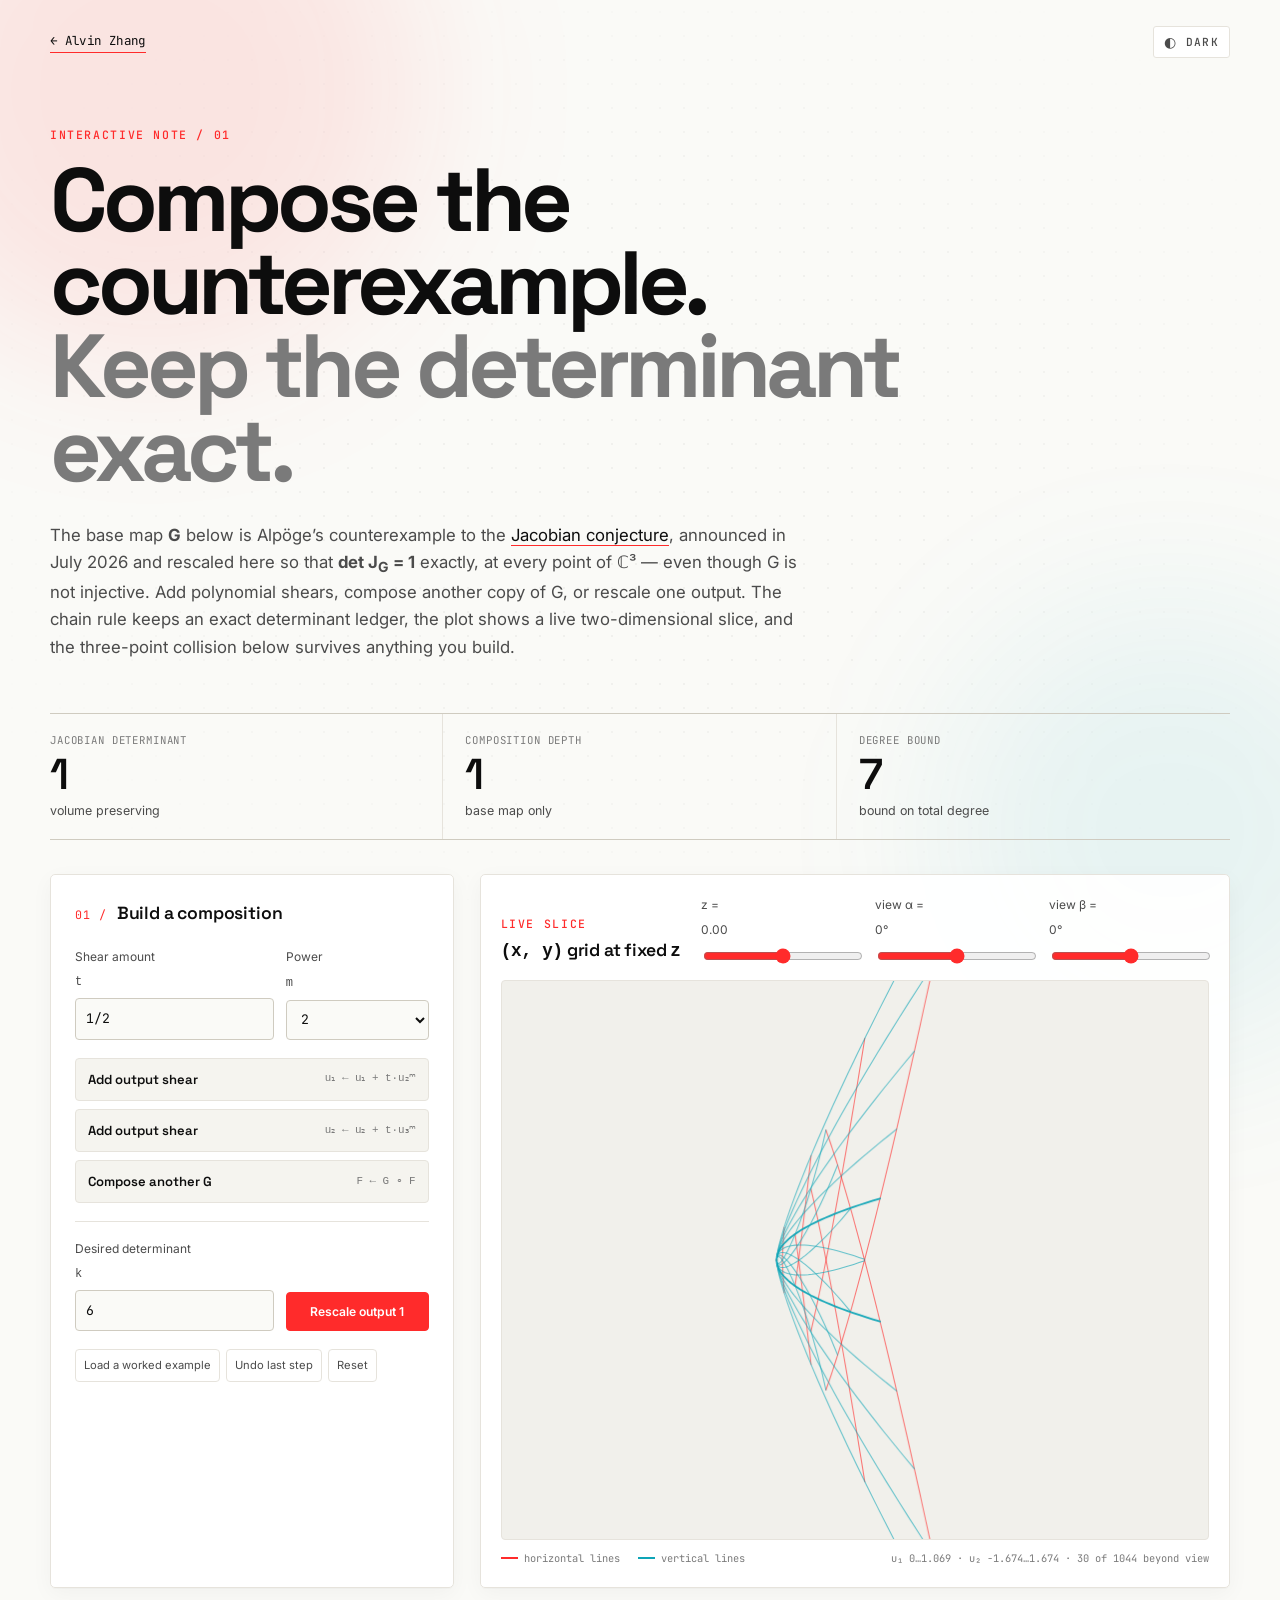
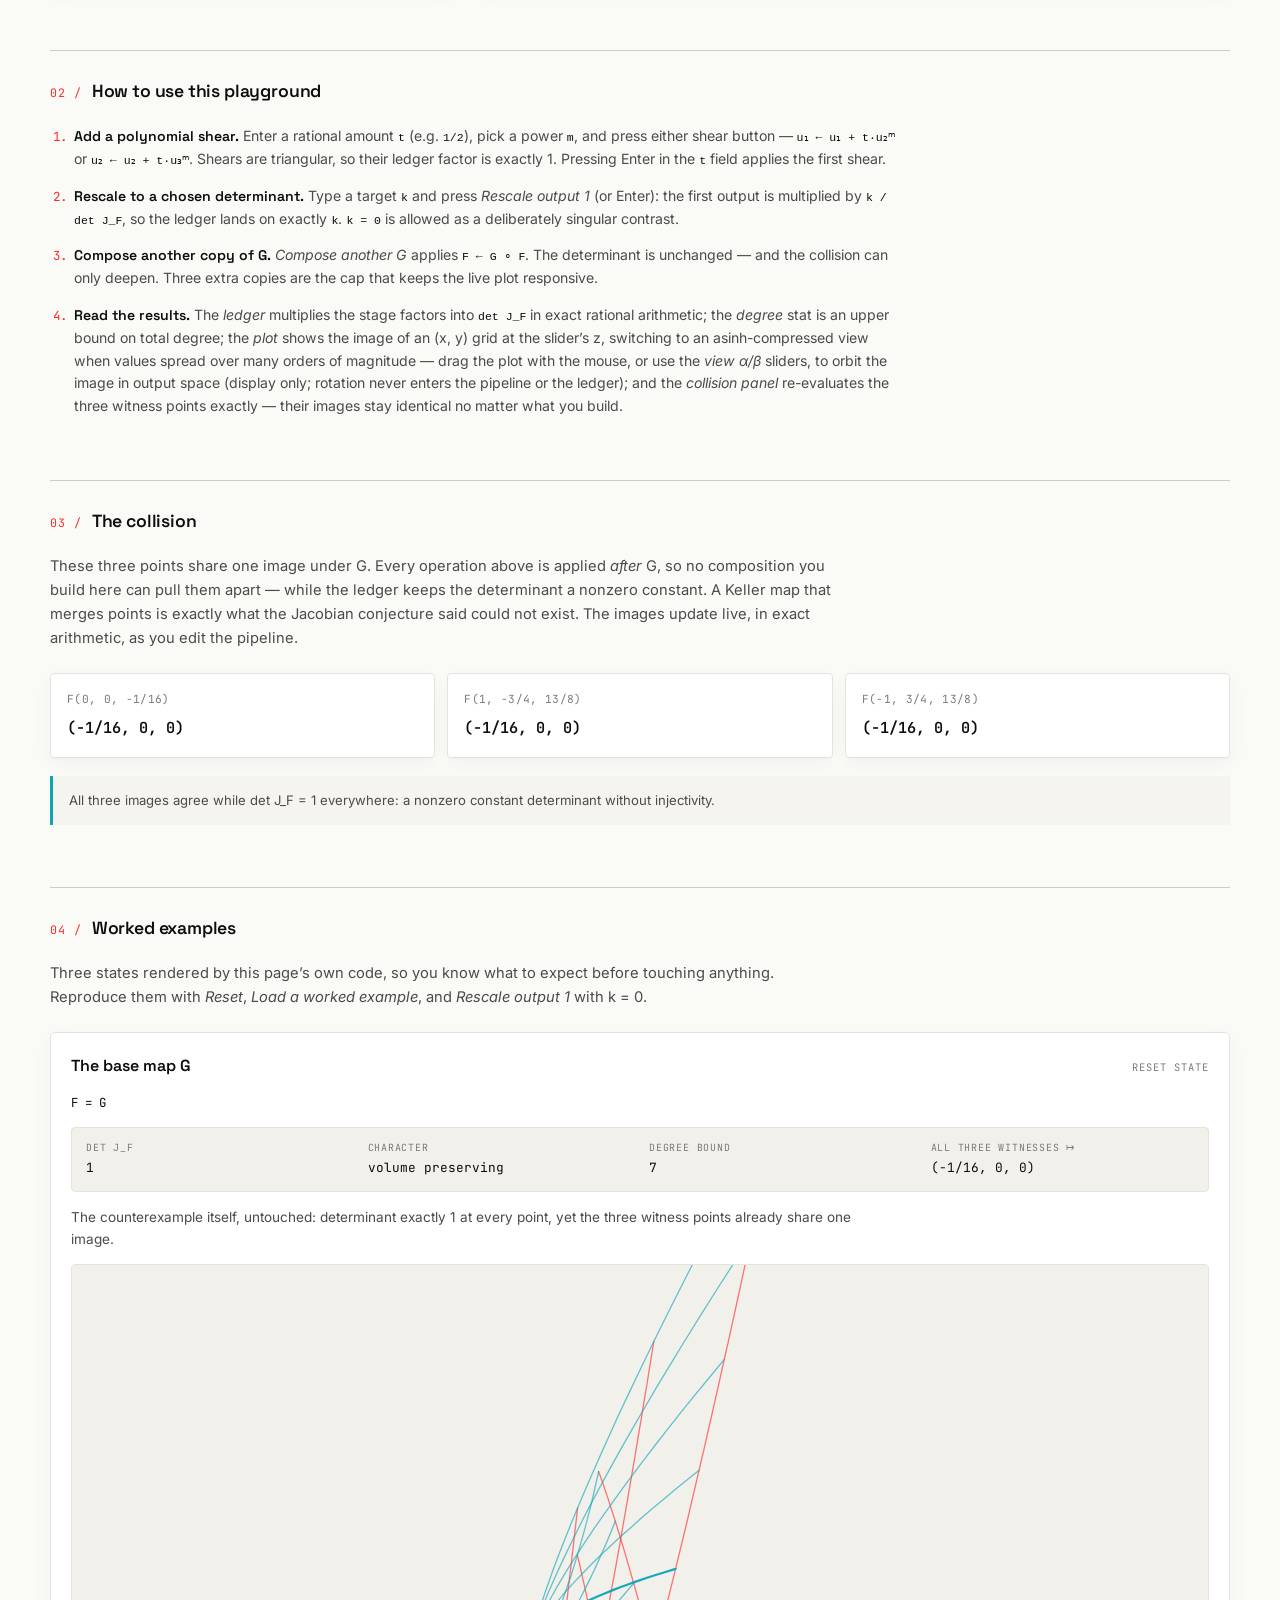
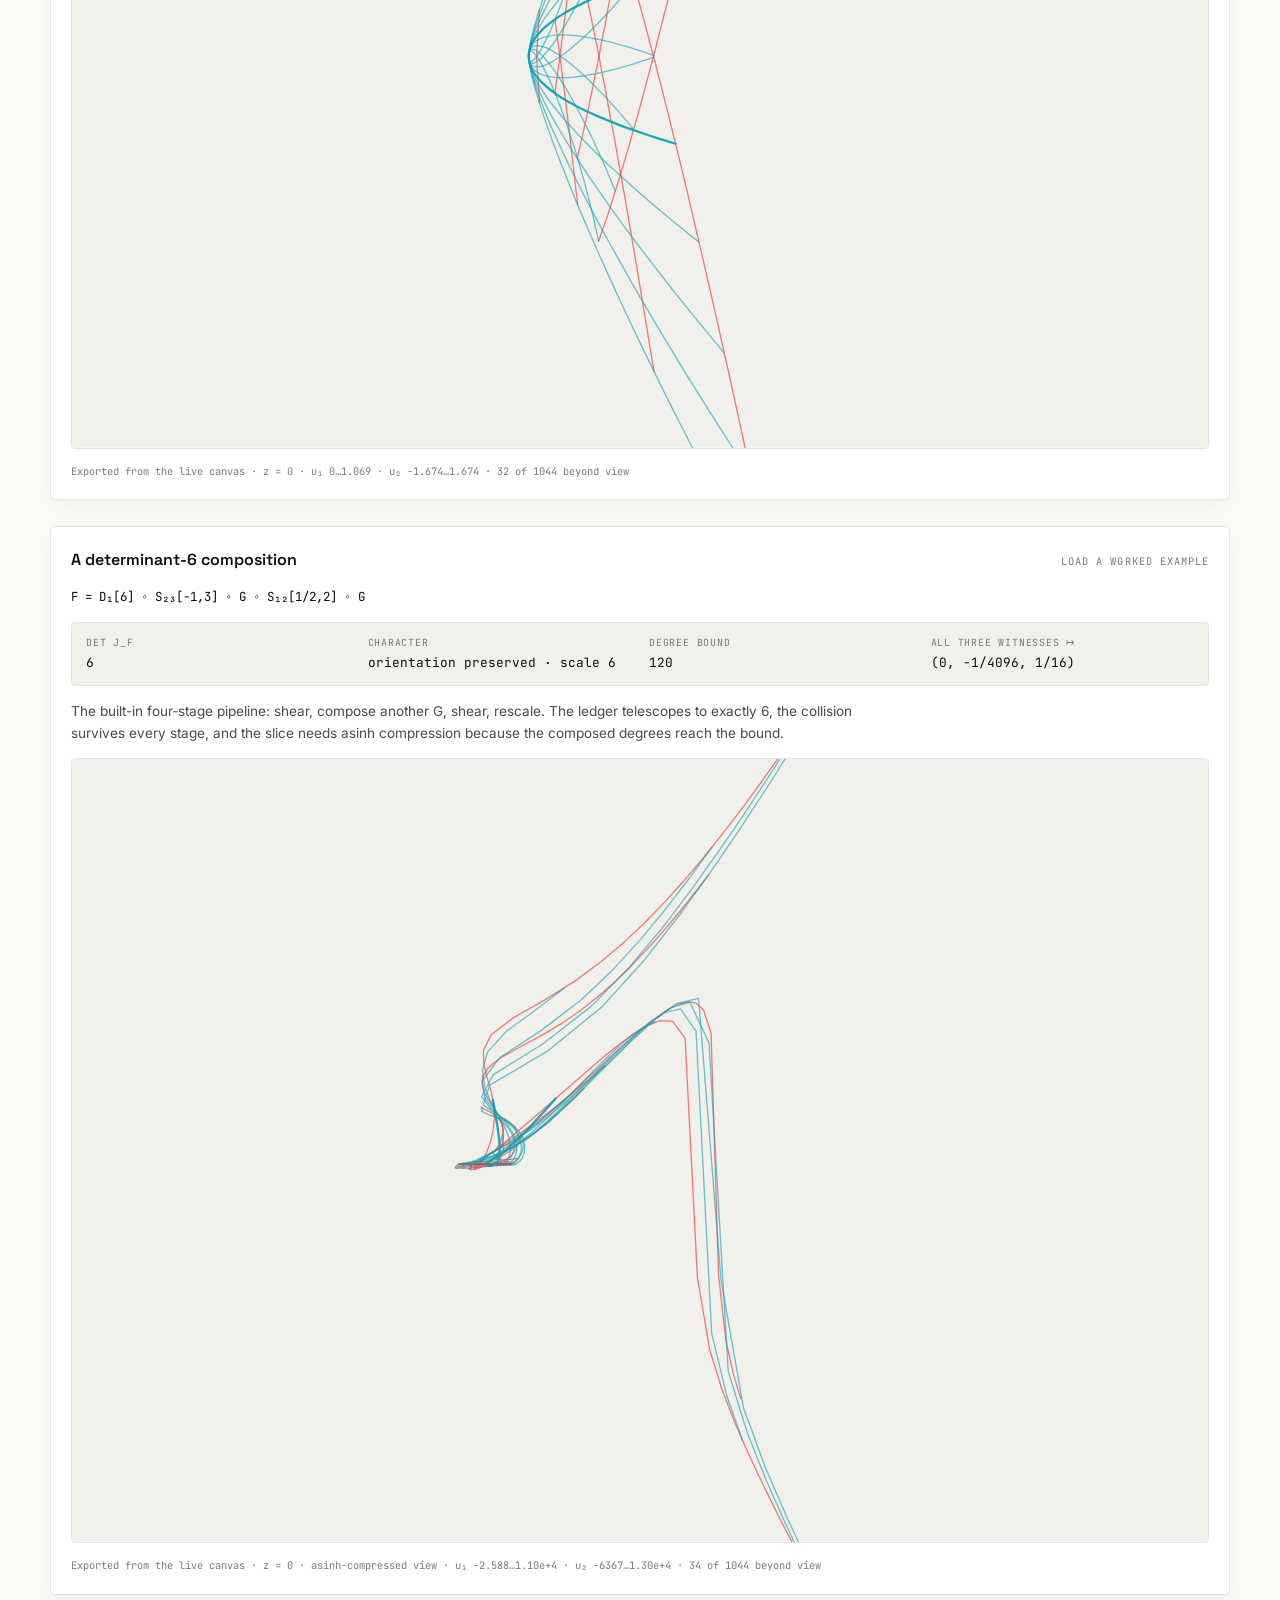
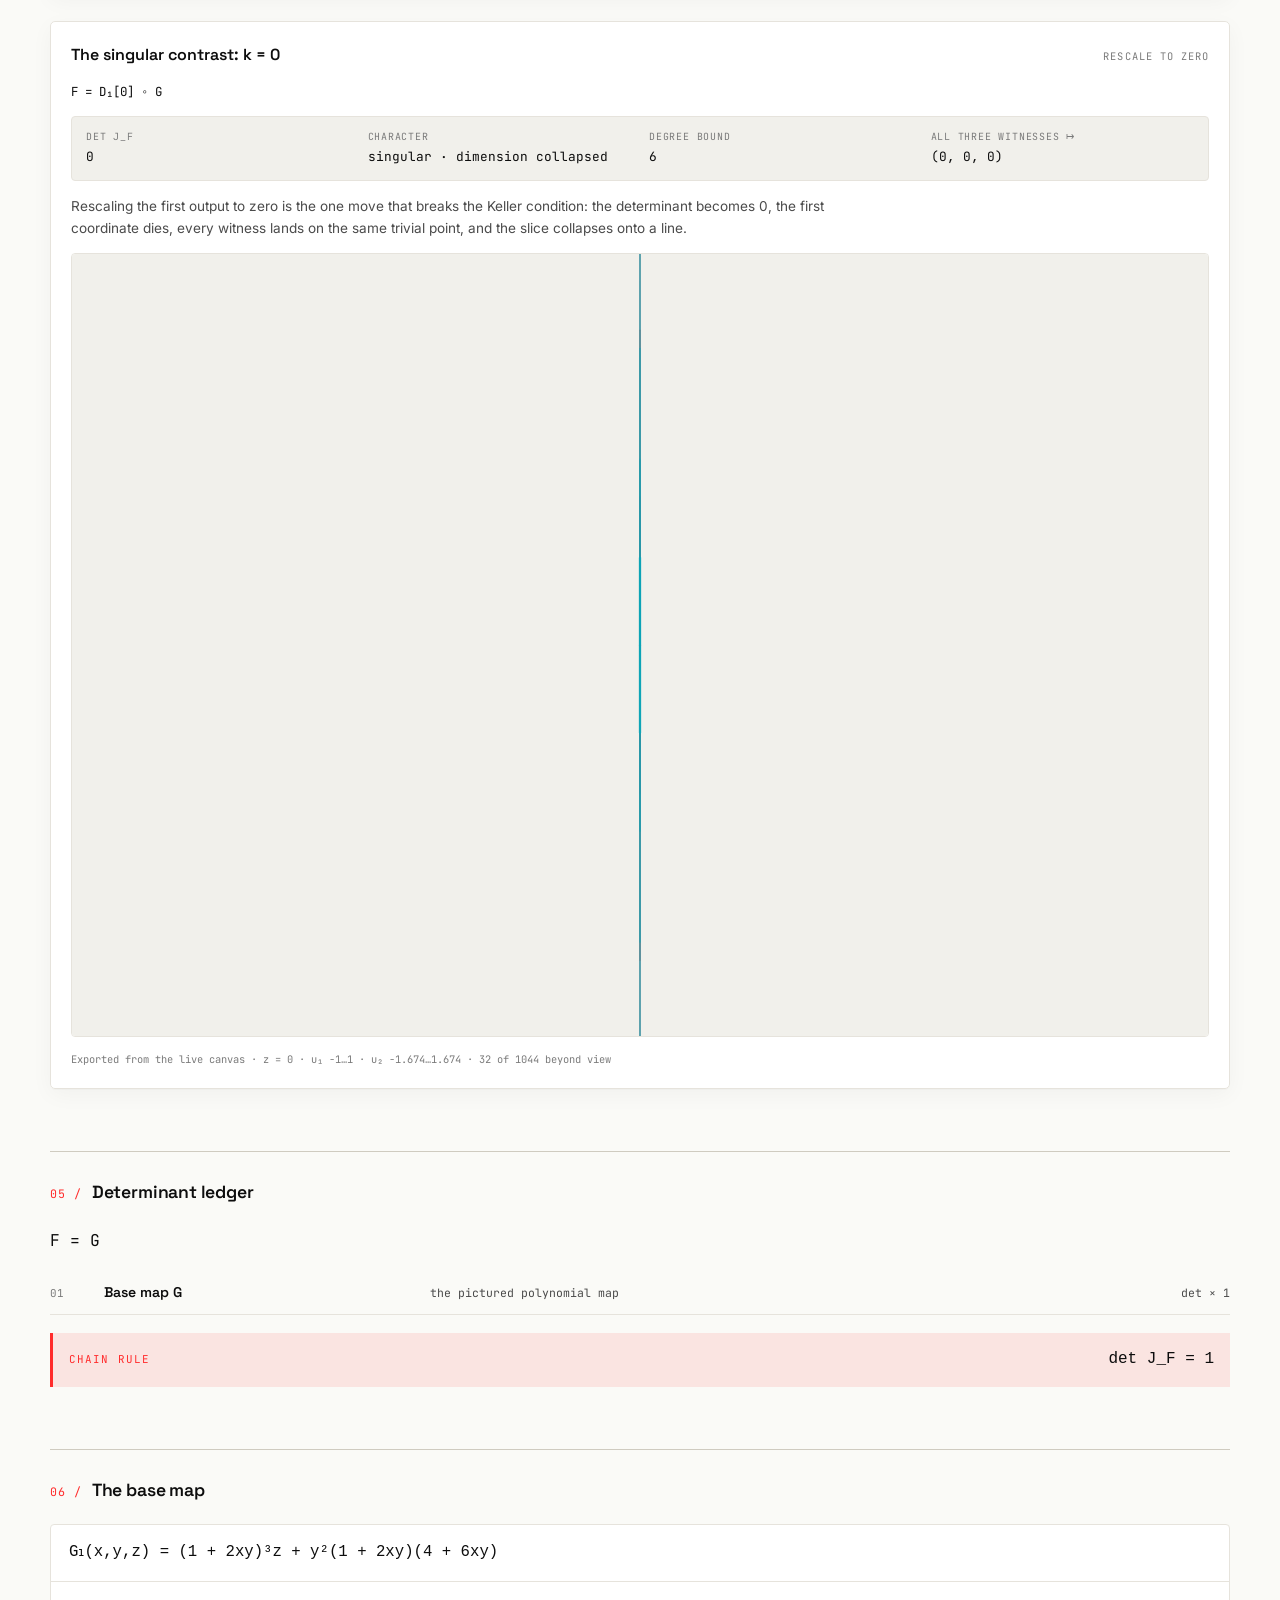
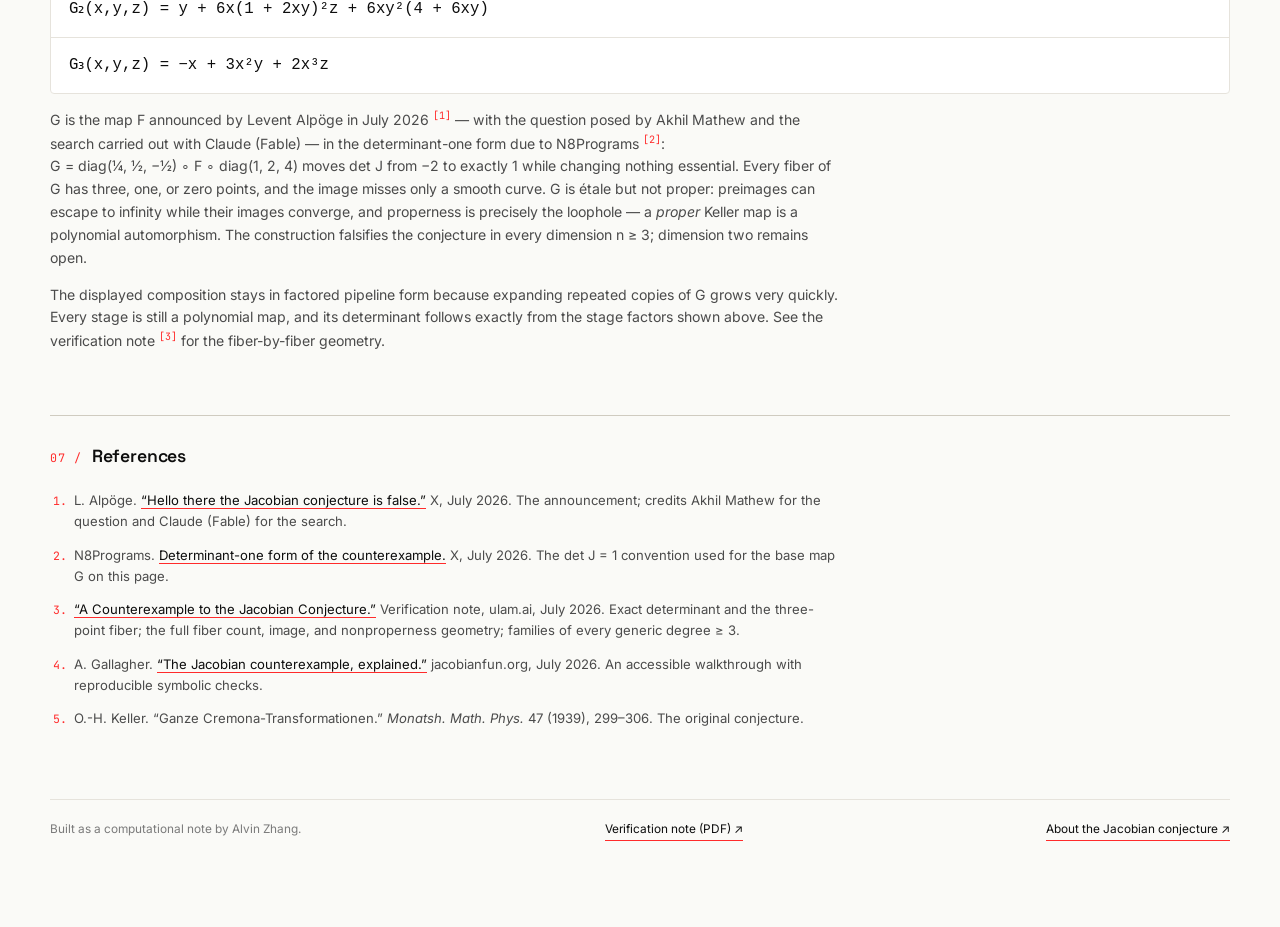
==== commit 6c28ec43: "Playground: drag-to-rotate, larger equations, guide moved up, clearer title - Drag the plot with mou" ====
--- a/jacobian-playground/index.html
+++ b/jacobian-playground/index.html
@@ -48,7 +48,7 @@
     <main class="lab-shell">
         <section class="lab-hero">
             <p class="lab-kicker">Interactive note / 01</p>
-            <h1>Compose the counterexample.<br><span>Keep the determinant honest.</span></h1>
+            <h1>Compose the counterexample.<br><span>Keep the determinant exact.</span></h1>
             <p class="lab-intro">
                 The base map <strong>G</strong> below is Alpöge&rsquo;s counterexample to the
                 <a href="https://en.wikipedia.org/wiki/Jacobian_conjecture" target="_blank" rel="noopener">Jacobian conjecture</a>,
@@ -140,10 +140,10 @@
                             <input id="zSlice" type="range" min="-0.5" max="0.5" value="0" step="0.05">
                         </label>
                         <label for="viewAzimuth">view α = <output id="azimuthValue">0°</output>
-                            <input id="viewAzimuth" type="range" min="-180" max="180" value="0" step="5">
+                            <input id="viewAzimuth" type="range" min="-180" max="180" value="0" step="1">
                         </label>
                         <label for="viewElevation">view β = <output id="elevationValue">0°</output>
-                            <input id="viewElevation" type="range" min="-90" max="90" value="0" step="5">
+                            <input id="viewElevation" type="range" min="-90" max="90" value="0" step="1">
                         </label>
                     </div>
                 </div>
@@ -156,9 +156,46 @@
             </div>
         </section>
 
+        <section class="lab-howto">
+            <div class="lab-section-heading">
+                <span>02 /</span>
+                <h2>How to use this playground</h2>
+            </div>
+            <ol class="howto-list">
+                <li>
+                    <strong>Add a polynomial shear.</strong>
+                    Enter a rational amount <code>t</code> (e.g. <code>1/2</code>), pick a power <code>m</code>, and
+                    press either shear button — <code>u₁ ← u₁ + t·u₂ᵐ</code> or <code>u₂ ← u₂ + t·u₃ᵐ</code>.
+                    Shears are triangular, so their ledger factor is exactly 1. Pressing Enter in the
+                    <code>t</code> field applies the first shear.
+                </li>
+                <li>
+                    <strong>Rescale to a chosen determinant.</strong>
+                    Type a target <code>k</code> and press <em>Rescale output 1</em> (or Enter): the first output is
+                    multiplied by <code>k / det J_F</code>, so the ledger lands on exactly <code>k</code>.
+                    <code>k = 0</code> is allowed as a deliberately singular contrast.
+                </li>
+                <li>
+                    <strong>Compose another copy of G.</strong>
+                    <em>Compose another G</em> applies <code>F ← G ∘ F</code>. The determinant is unchanged — and the
+                    collision can only deepen. Three extra copies are the cap that keeps the live plot responsive.
+                </li>
+                <li>
+                    <strong>Read the results.</strong>
+                    The <em>ledger</em> multiplies the stage factors into <code>det J_F</code> in exact rational
+                    arithmetic; the <em>degree</em> stat is an upper bound on total degree; the <em>plot</em> shows the
+                    image of an (x, y) grid at the slider&rsquo;s z, switching to an asinh-compressed view when values
+                    spread over many orders of magnitude — drag the plot with the mouse, or use the
+                    <em>view α/β</em> sliders, to orbit the image in output space (display only; rotation never
+                    enters the pipeline or the ledger); and the <em>collision panel</em> re-evaluates the three
+                    witness points exactly — their images stay identical no matter what you build.
+                </li>
+            </ol>
+        </section>
+
         <section class="lab-collision">
             <div class="lab-section-heading">
-                <span>02 /</span>
+                <span>03 /</span>
                 <h2>The collision</h2>
             </div>
             <p class="collision-lede">
@@ -182,43 +219,6 @@
                 </div>
             </div>
             <p class="collision-note" id="collisionNote">All three images agree while det J_F = 1 everywhere: a nonzero constant determinant without injectivity.</p>
-        </section>
-
-        <section class="lab-howto">
-            <div class="lab-section-heading">
-                <span>03 /</span>
-                <h2>How to use this playground</h2>
-            </div>
-            <ol class="howto-list">
-                <li>
-                    <strong>Add a polynomial shear.</strong>
-                    Enter a rational amount <code>t</code> (e.g. <code>1/2</code>), pick a power <code>m</code>, and
-                    press either shear button — <code>u₁ ← u₁ + t·u₂ᵐ</code> or <code>u₂ ← u₂ + t·u₃ᵐ</code>.
-                    Shears are triangular, so their ledger factor is exactly 1. Pressing Enter in the
-                    <code>t</code> field applies the first shear.
-                </li>
-                <li>
-                    <strong>Rescale to a chosen determinant.</strong>
-                    Type a target <code>k</code> and press <em>Rescale output 1</em> (or Enter): the first output is
-                    multiplied by <code>k / det J_F</code>, so the ledger lands on exactly <code>k</code>.
-                    <code>k = 0</code> is allowed as a deliberately singular contrast.
-                </li>
-                <li>
-                    <strong>Compose another copy of G.</strong>
-                    <em>Compose another G</em> applies <code>F ← G ∘ F</code>. The determinant is unchanged — and the
-                    collision can only deepen. Three extra copies are the cap that keeps the live plot responsive.
-                </li>
-                <li>
-                    <strong>Read the results.</strong>
-                    The <em>ledger</em> multiplies the stage factors into <code>det J_F</code> in exact rational
-                    arithmetic; the <em>degree</em> stat is an upper bound on total degree; the <em>plot</em> shows the
-                    image of an (x, y) grid at the slider&rsquo;s z, switching to an asinh-compressed view when values
-                    spread over many orders of magnitude — the <em>view α/β</em> sliders orbit the image in output
-                    space (display only; rotation never enters the pipeline or the ledger); and the
-                    <em>collision panel</em> re-evaluates the three witness points exactly — their images stay
-                    identical no matter what you build.
-                </li>
-            </ol>
         </section>
 
         <section class="lab-examples">
--- a/jacobian-playground/playground.css
+++ b/jacobian-playground/playground.css
@@ -313,7 +313,11 @@
     border: 1px solid var(--border);
     border-radius: 4px;
     background: var(--bg-soft);
-}
+    cursor: grab;
+    touch-action: none;
+}
+
+#mapCanvas.is-dragging { cursor: grabbing; }
 
 .plot-legend {
     display: flex;
@@ -630,10 +634,10 @@
 }
 
 .equation-stack code {
-    padding: 14px 16px;
+    padding: 15px 18px;
     border-bottom: 1px solid var(--border);
     color: var(--text);
-    font-size: 0.76rem;
+    font-size: clamp(0.88rem, 1.6vw, 0.98rem);
     overflow-wrap: anywhere;
 }
 
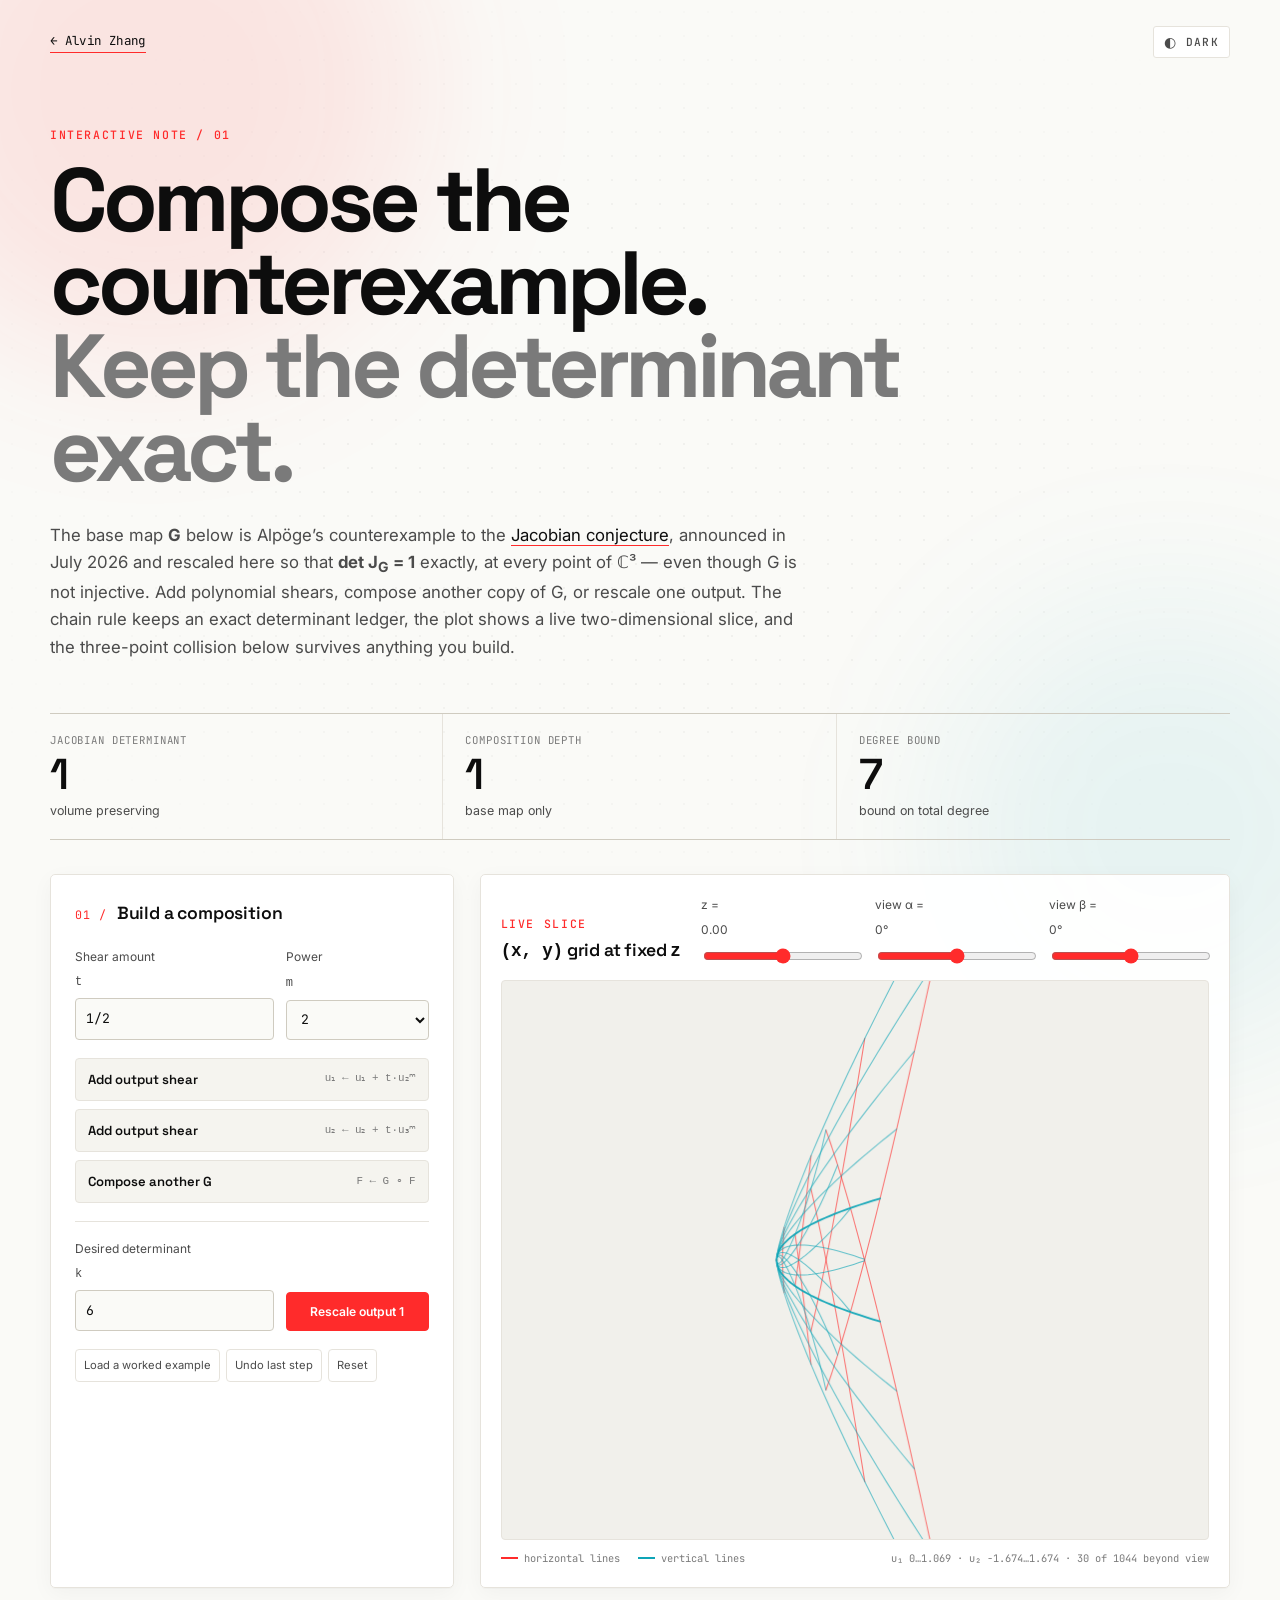
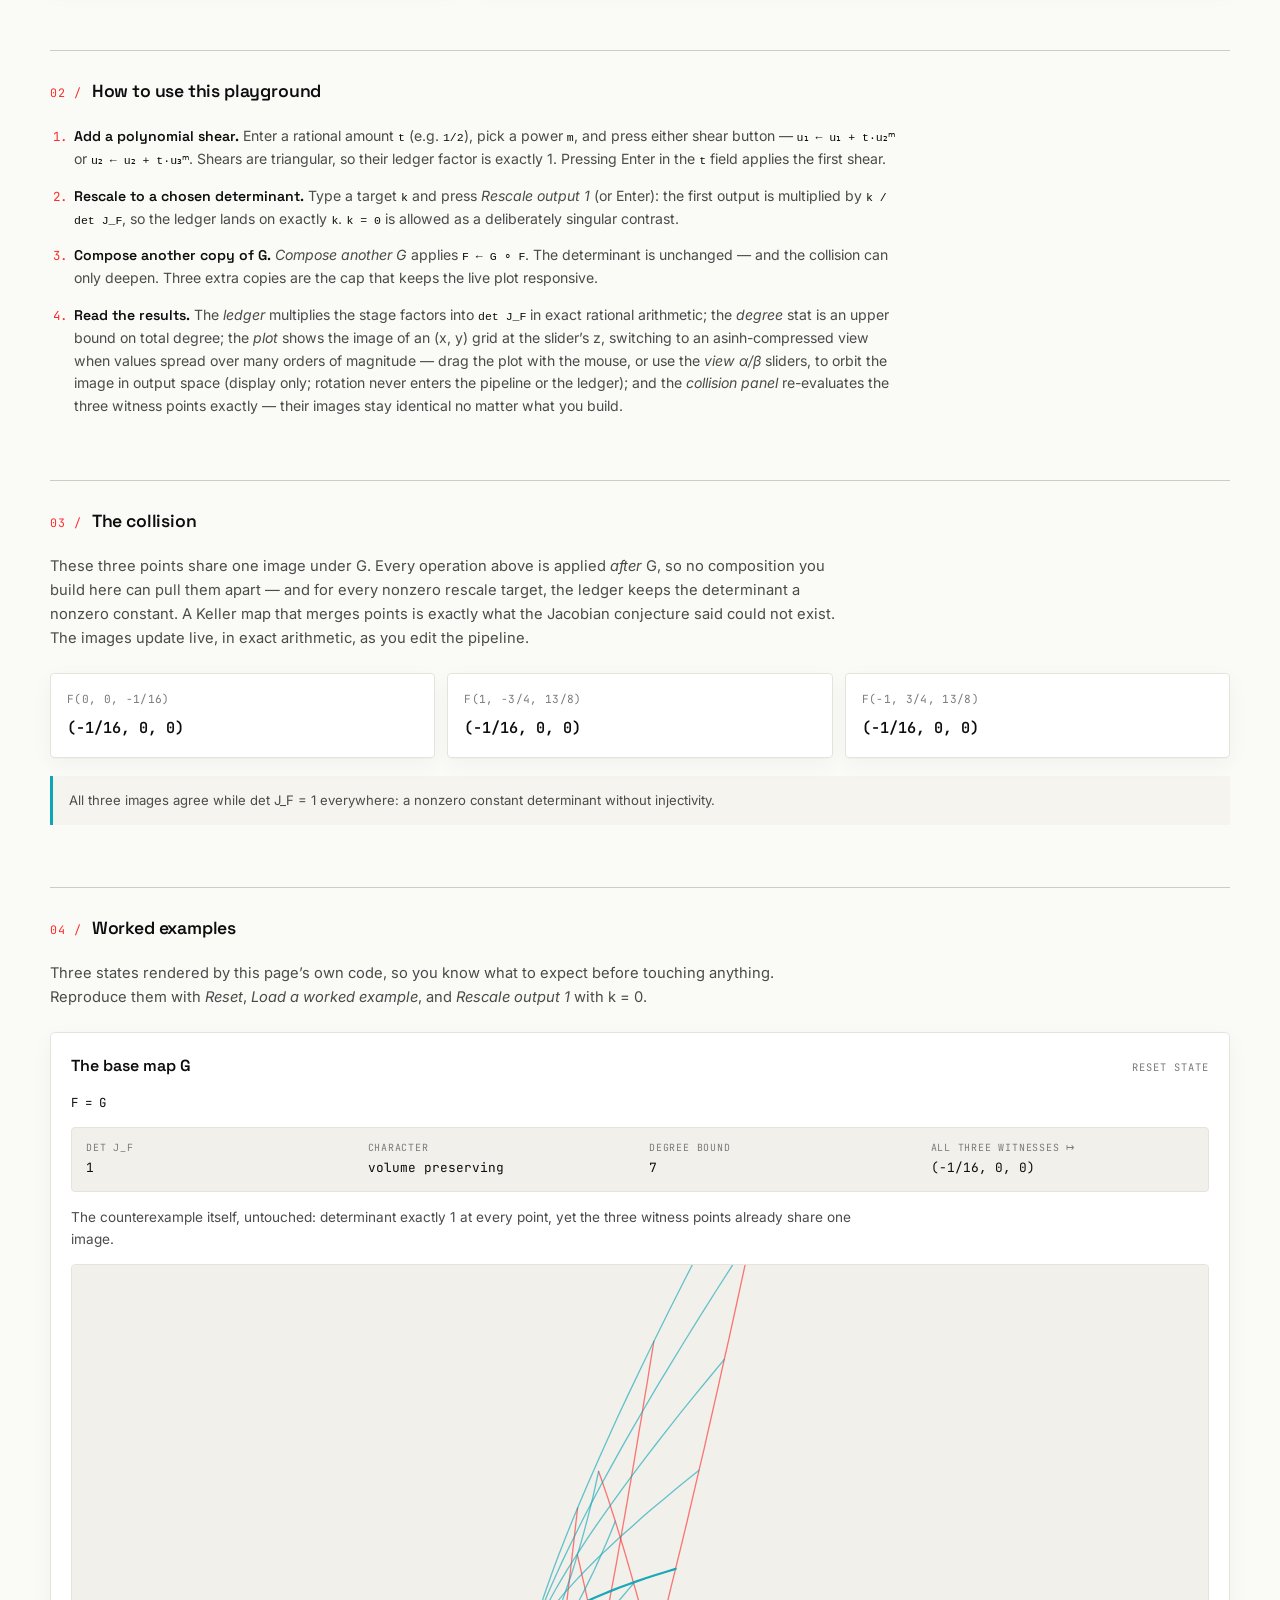
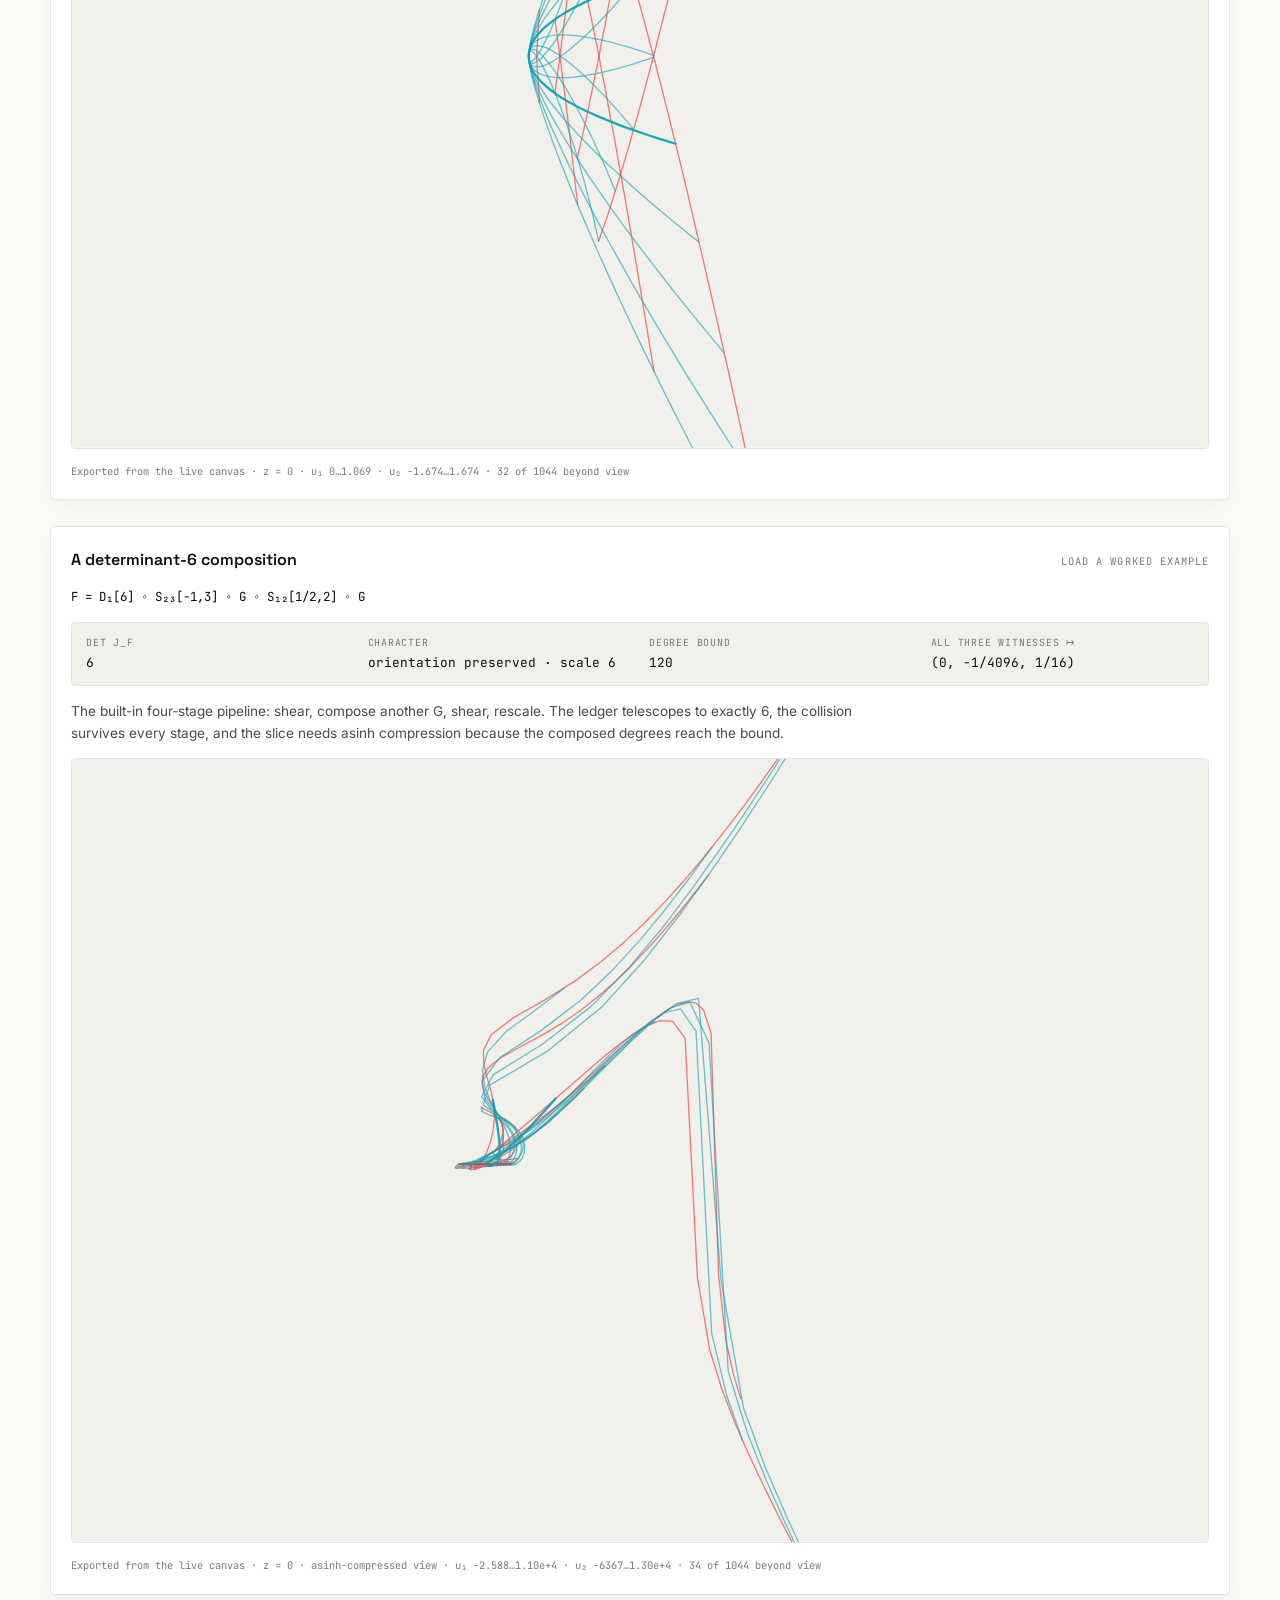
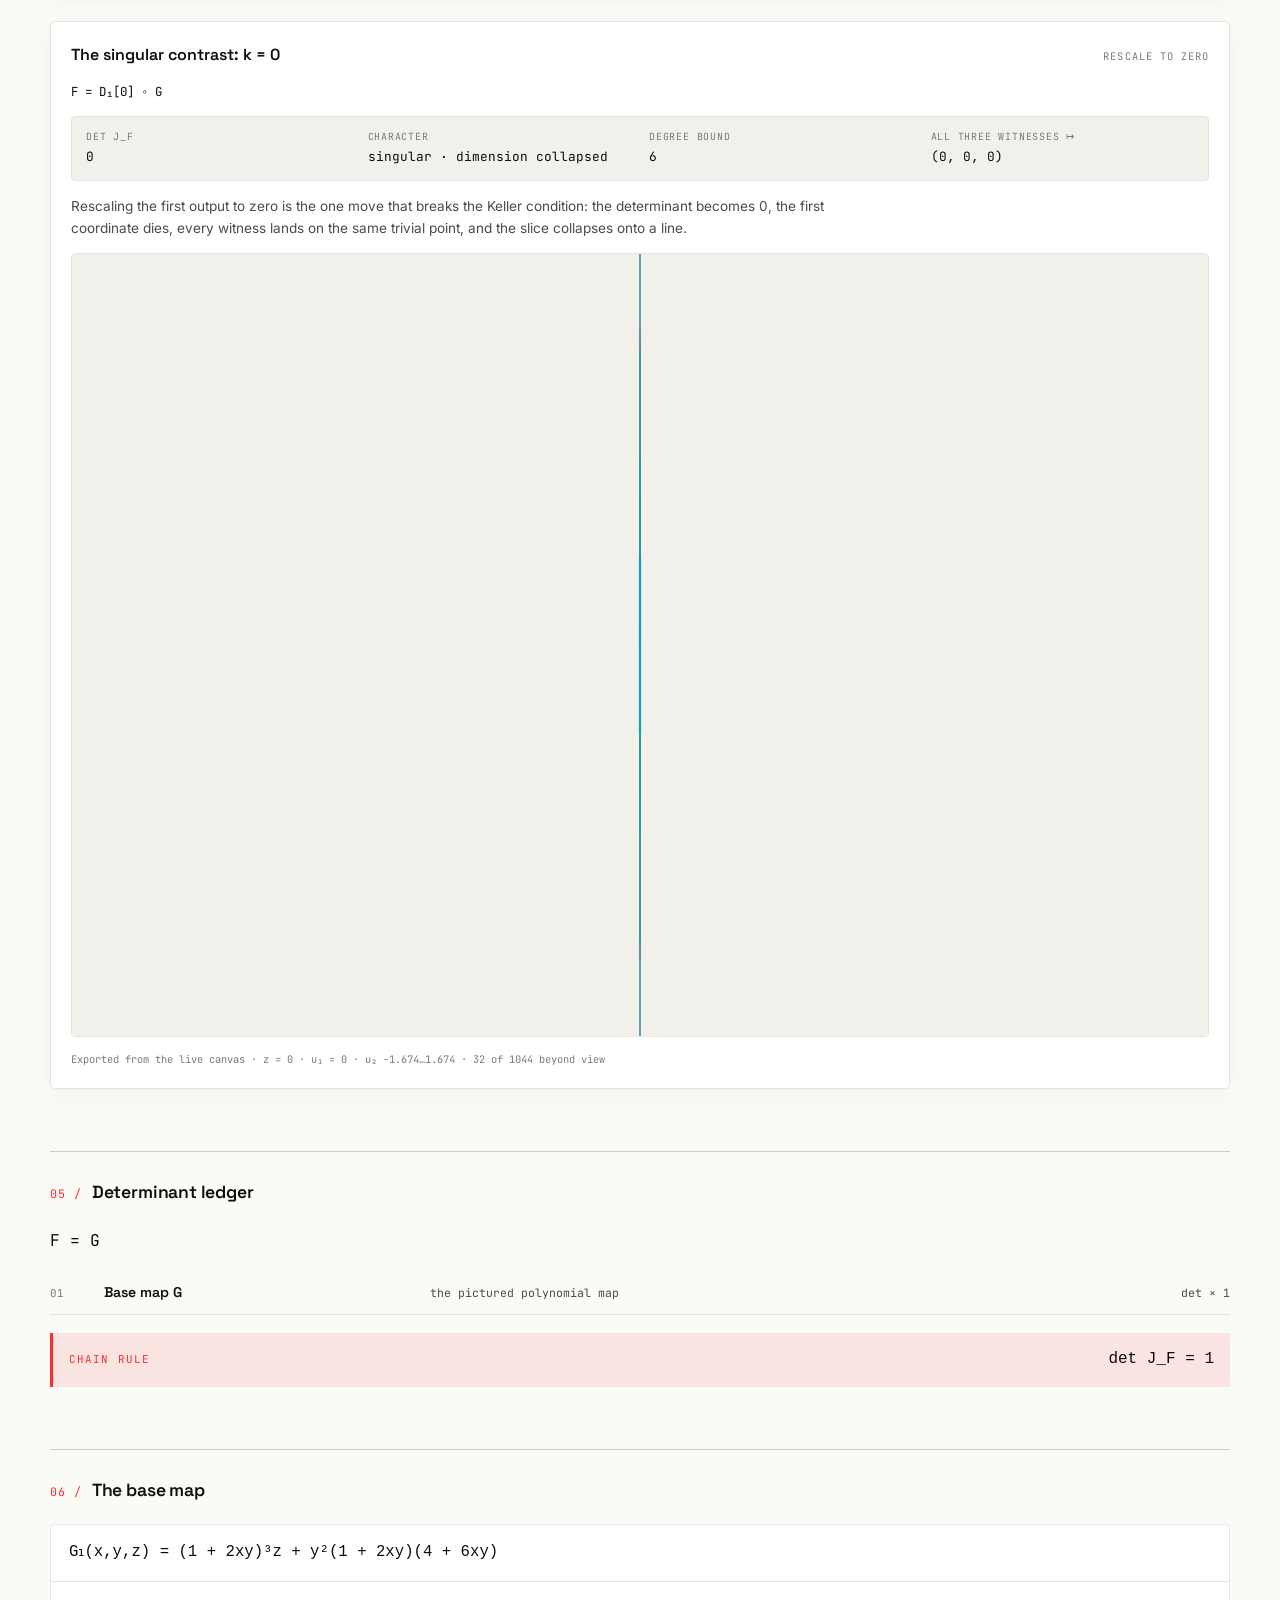
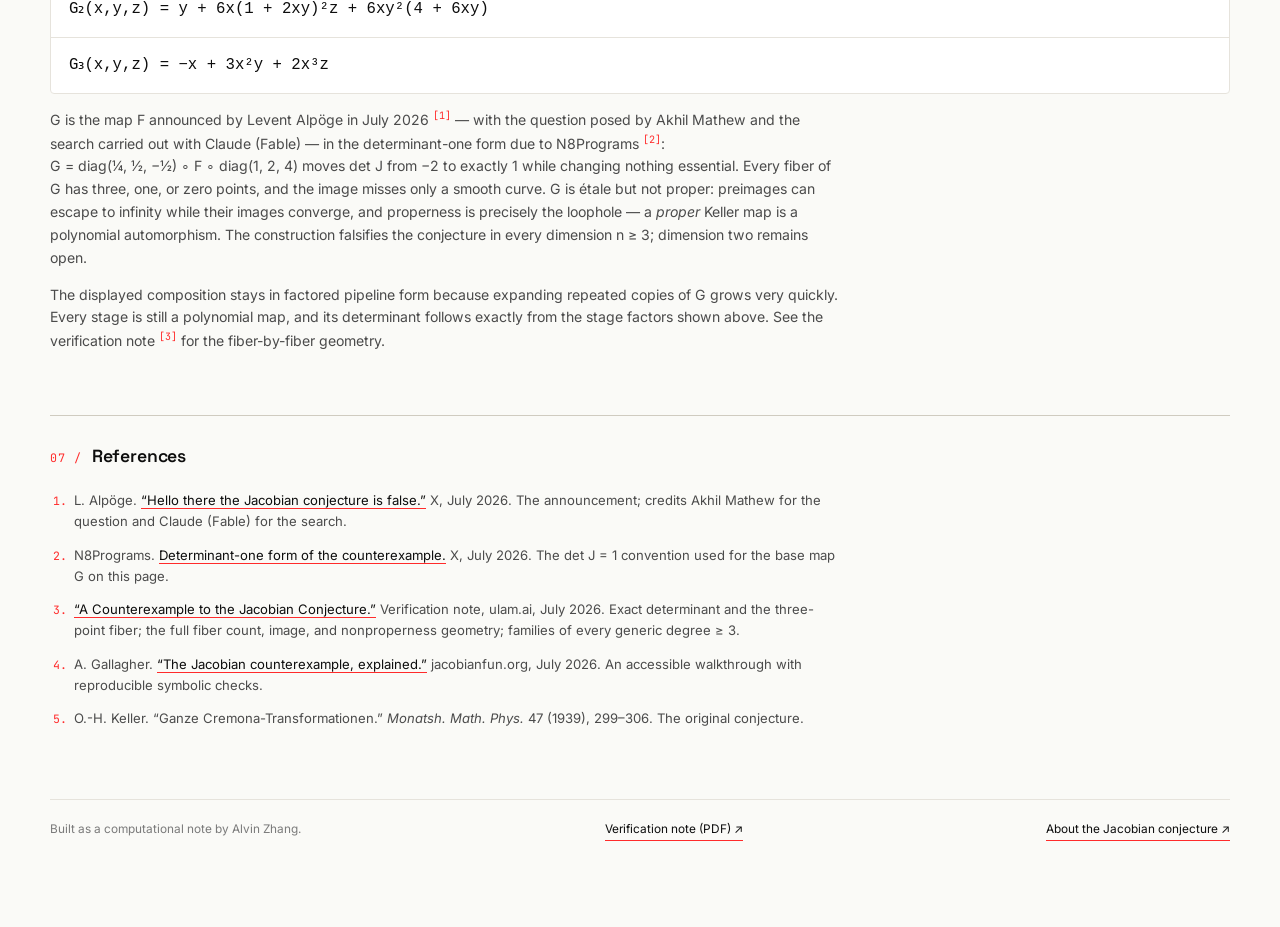
==== commit d5f4b223: "Playground: fix k=0 contradictions and mobile H1 overflow - Collision lede claimed every pipeline ke" ====
--- a/jacobian-playground/index.html
+++ b/jacobian-playground/index.html
@@ -200,9 +200,10 @@
             </div>
             <p class="collision-lede">
                 These three points share one image under G. Every operation above is applied <em>after</em> G,
-                so no composition you build here can pull them apart — while the ledger keeps the determinant
-                a nonzero constant. A Keller map that merges points is exactly what the Jacobian conjecture
-                said could not exist. The images update live, in exact arithmetic, as you edit the pipeline.
+                so no composition you build here can pull them apart — and for every nonzero rescale target,
+                the ledger keeps the determinant a nonzero constant. A Keller map that merges points is exactly
+                what the Jacobian conjecture said could not exist. The images update live, in exact arithmetic,
+                as you edit the pipeline.
             </p>
             <div class="collision-grid">
                 <div class="collision-card">
@@ -338,7 +339,7 @@
 <polyline points="450.0,203.0 450.0,211.3 450.0,219.4 450.0,227.2 450.0,234.8 450.0,242.1 450.0,249.1 450.0,255.8 450.0,262.3 450.0,268.4 450.0,274.2 450.0,279.7 450.0,284.9 450.0,289.6 450.0,294.1 450.0,298.1 450.0,301.8 450.0,305.0 450.0,307.8 450.0,310.3 450.0,312.3 450.0,313.8 450.0,314.9 450.0,315.5 450.0,315.6 450.0,315.3 450.0,314.4 450.0,313.0 450.0,311.1 450.0,308.7 450.0,305.7 450.0,302.2 450.0,298.1 450.0,293.4 450.0,288.1 450.0,282.2 450.0,275.8 450.0,268.6 450.0,260.9 450.0,252.5 450.0,243.4 450.0,233.6 450.0,223.2 450.0,212.1 450.0,200.3 450.0,187.7 450.0,174.5 450.0,160.5 450.0,145.7 450.0,130.2 450.0,113.9 450.0,96.8 450.0,78.9 450.0,60.2 450.0,40.7 450.0,20.4 450.0,-0.8 450.0,-22.8" fill="none" stroke="var(--cyan)" stroke-opacity="0.62" stroke-width="1.05" stroke-linejoin="round" stroke-linecap="round"/>
 <polyline points="450.0,163.6 450.0,173.5 450.0,183.3 450.0,192.8 450.0,202.1 450.0,211.3 450.0,220.1 450.0,228.7 450.0,237.0 450.0,245.0 450.0,252.6 450.0,259.9 450.0,266.9 450.0,273.4 450.0,279.6 450.0,285.3 450.0,290.5 450.0,295.3 450.0,299.6 450.0,303.4 450.0,306.6 450.0,309.3 450.0,311.5 450.0,313.0 450.0,313.9 450.0,314.2 450.0,313.9 450.0,312.8 450.0,311.1 450.0,308.7 450.0,305.5 450.0,301.6 450.0,296.9 450.0,291.5 450.0,285.2 450.0,278.0 450.0,270.1 450.0,261.2 450.0,251.5 450.0,240.8 450.0,229.2 450.0,216.7 450.0,203.2 450.0,188.7 450.0,173.1 450.0,156.6 450.0,139.0 450.0,120.3 450.0,100.5 450.0,79.6 450.0,57.6 450.0,34.4 450.0,10.1 450.0,-15.5 450.0,-42.3 450.0,-70.2 450.0,-99.5 450.0,-130.0" fill="none" stroke="var(--cyan)" stroke-opacity="0.62" stroke-width="1.05" stroke-linejoin="round" stroke-linecap="round"/>
 </svg>
-                    <p class="example-caption">Exported from the live canvas · z = 0 · u₁ -1…1 · u₂ -1.674…1.674 · 32 of 1044 beyond view</p>
+                    <p class="example-caption">Exported from the live canvas · z = 0 · u₁ = 0 · u₂ -1.674…1.674 · 32 of 1044 beyond view</p>
                 </article>
             </div>
         </section>
--- a/jacobian-playground/playground.css
+++ b/jacobian-playground/playground.css
@@ -670,7 +670,8 @@
     .lab-shell { width: min(100% - 28px, 1180px); }
 
     .lab-shell { padding-top: 38px; }
-    .lab-hero h1 { font-size: clamp(2.65rem, 14vw, 4.5rem); }
+    /* 14vw let "counterexample." overflow a 375px viewport; 12vw fits. */
+    .lab-hero h1 { font-size: clamp(2.2rem, 12vw, 4.5rem); }
 
     .lab-stats { grid-template-columns: 1fr; }
     .lab-stat,
